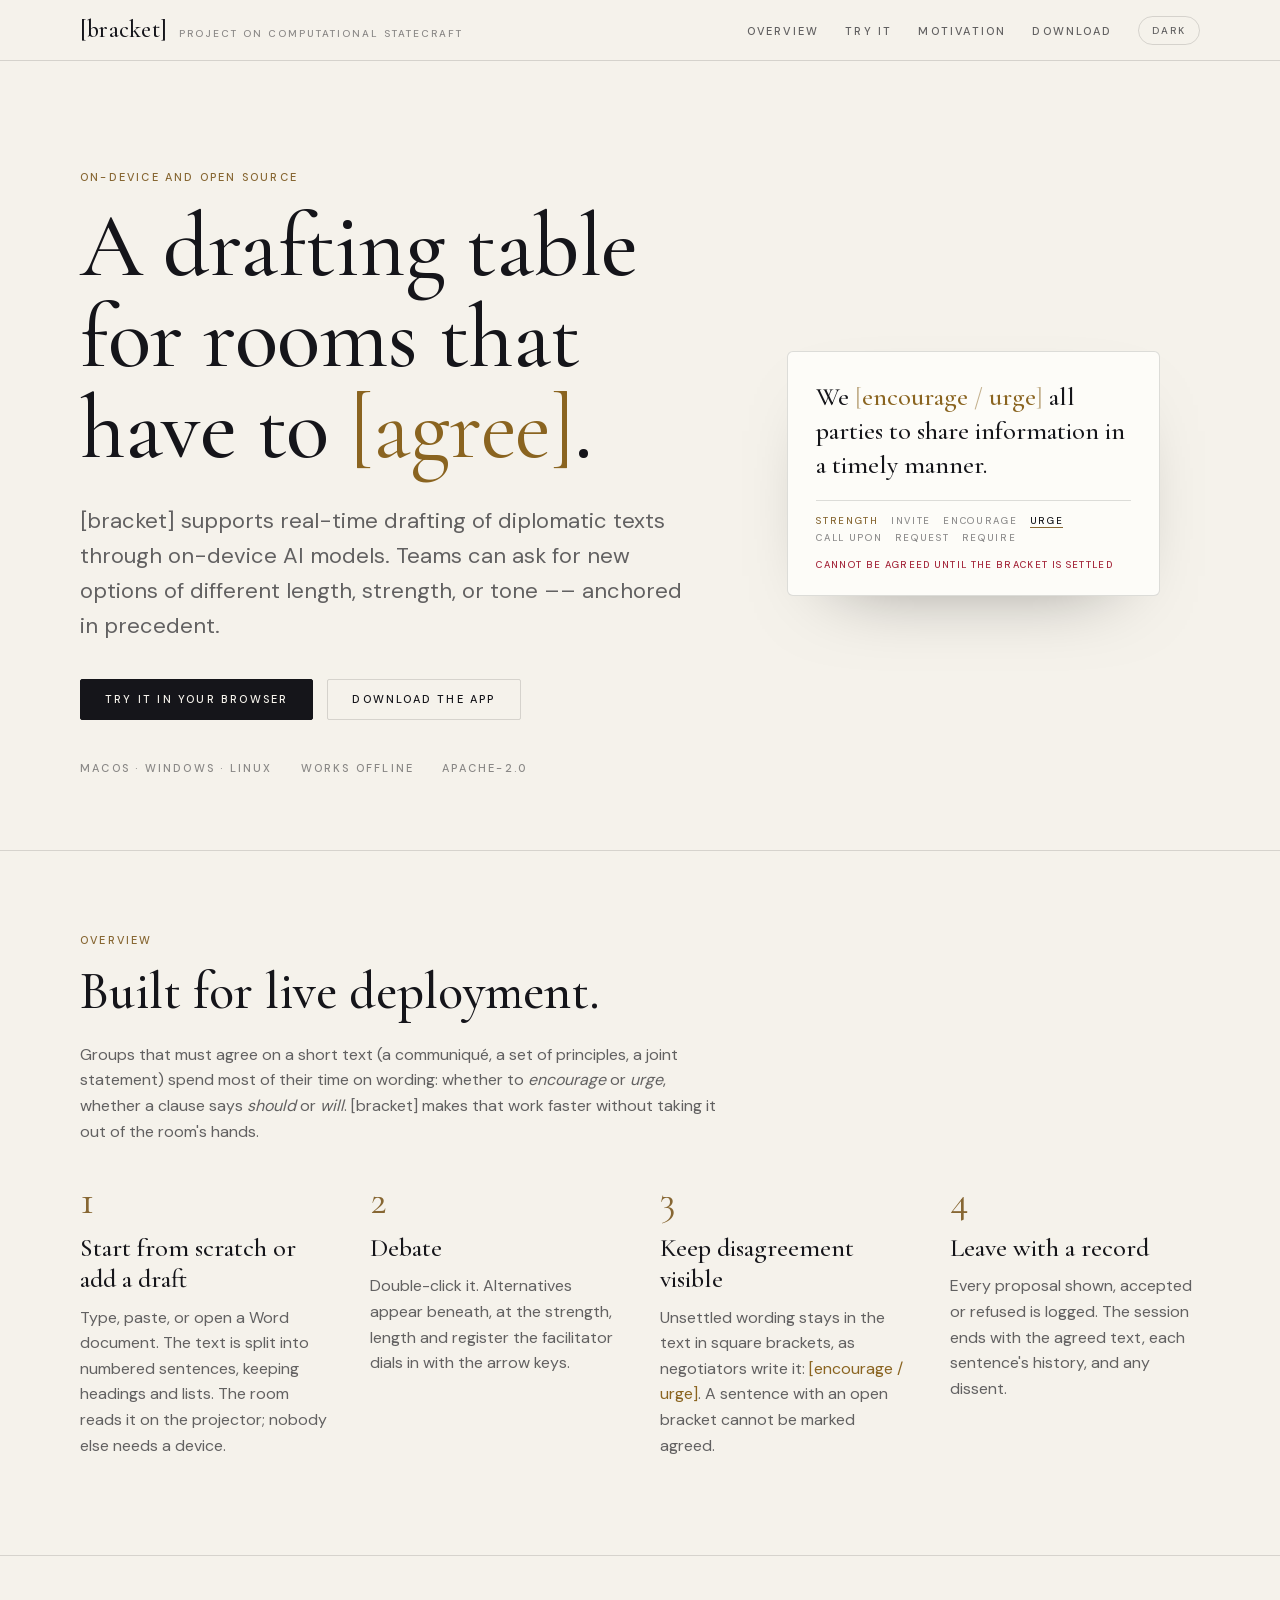
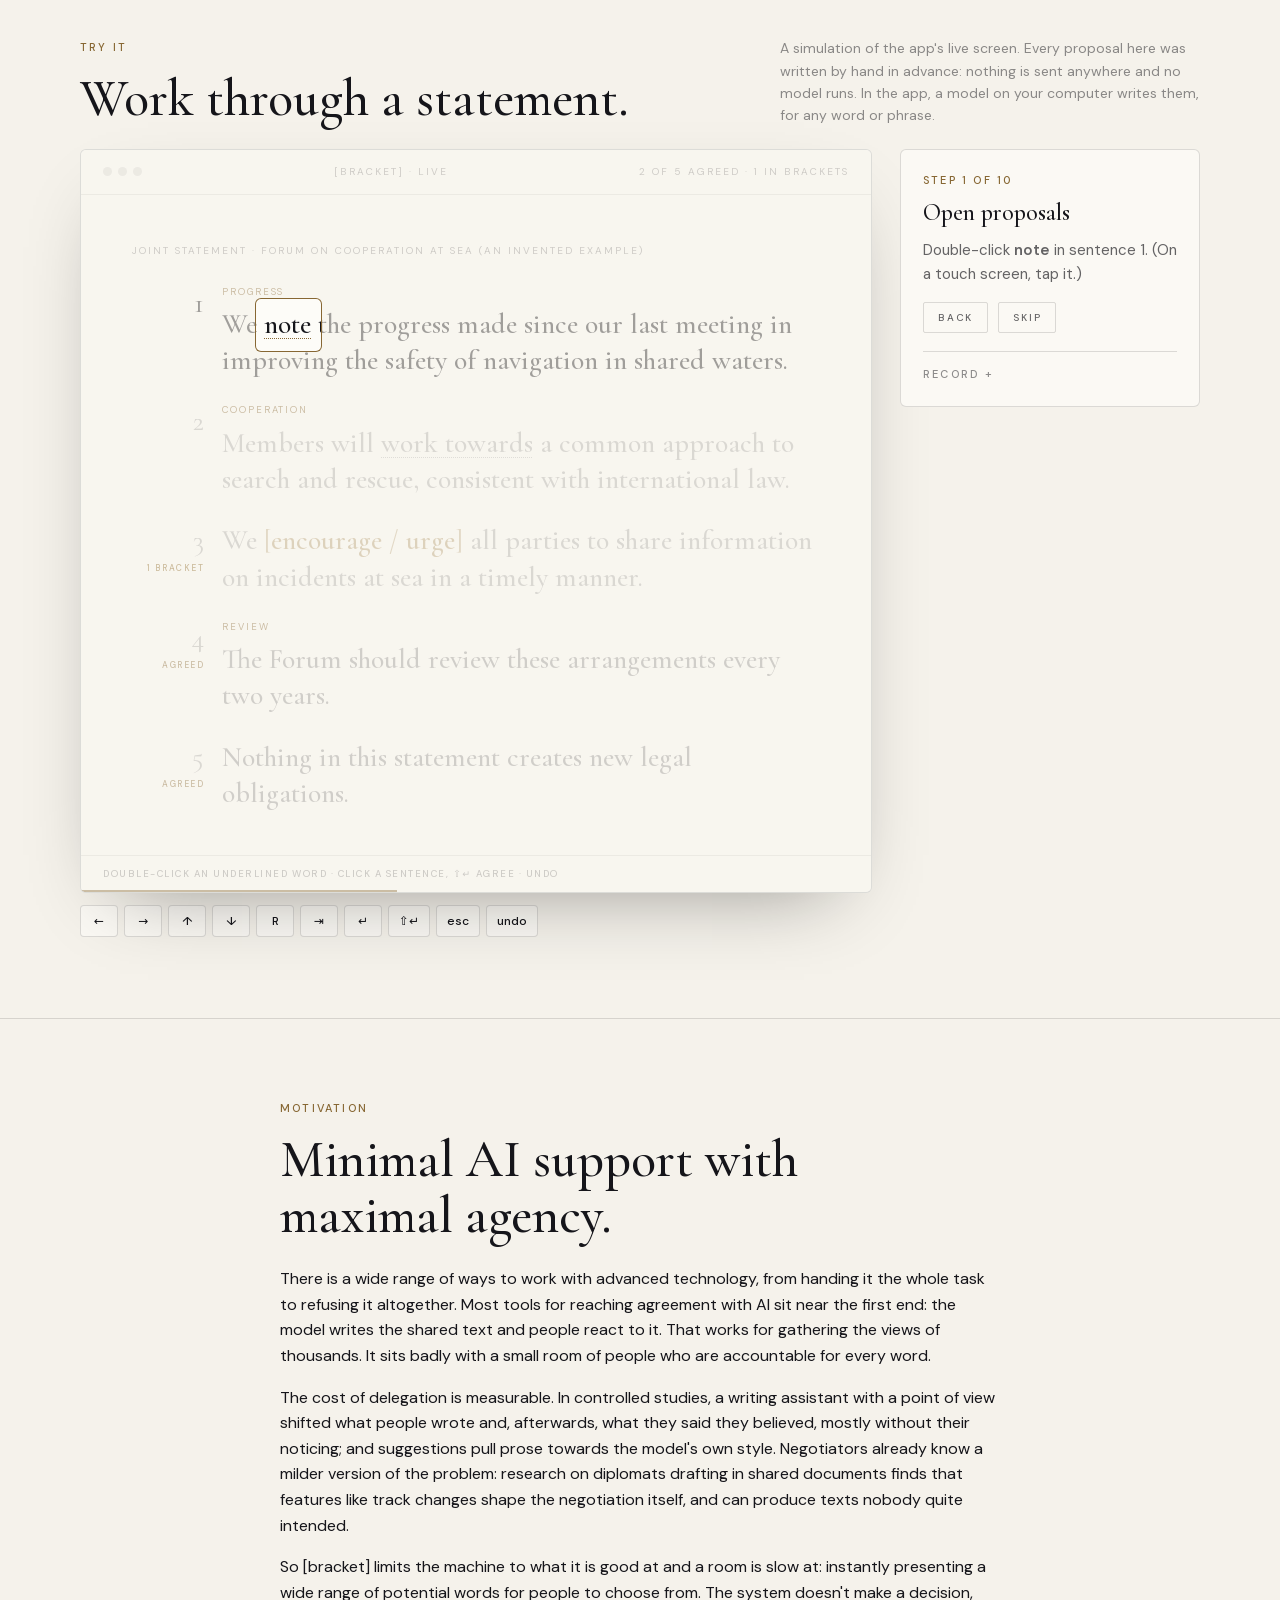
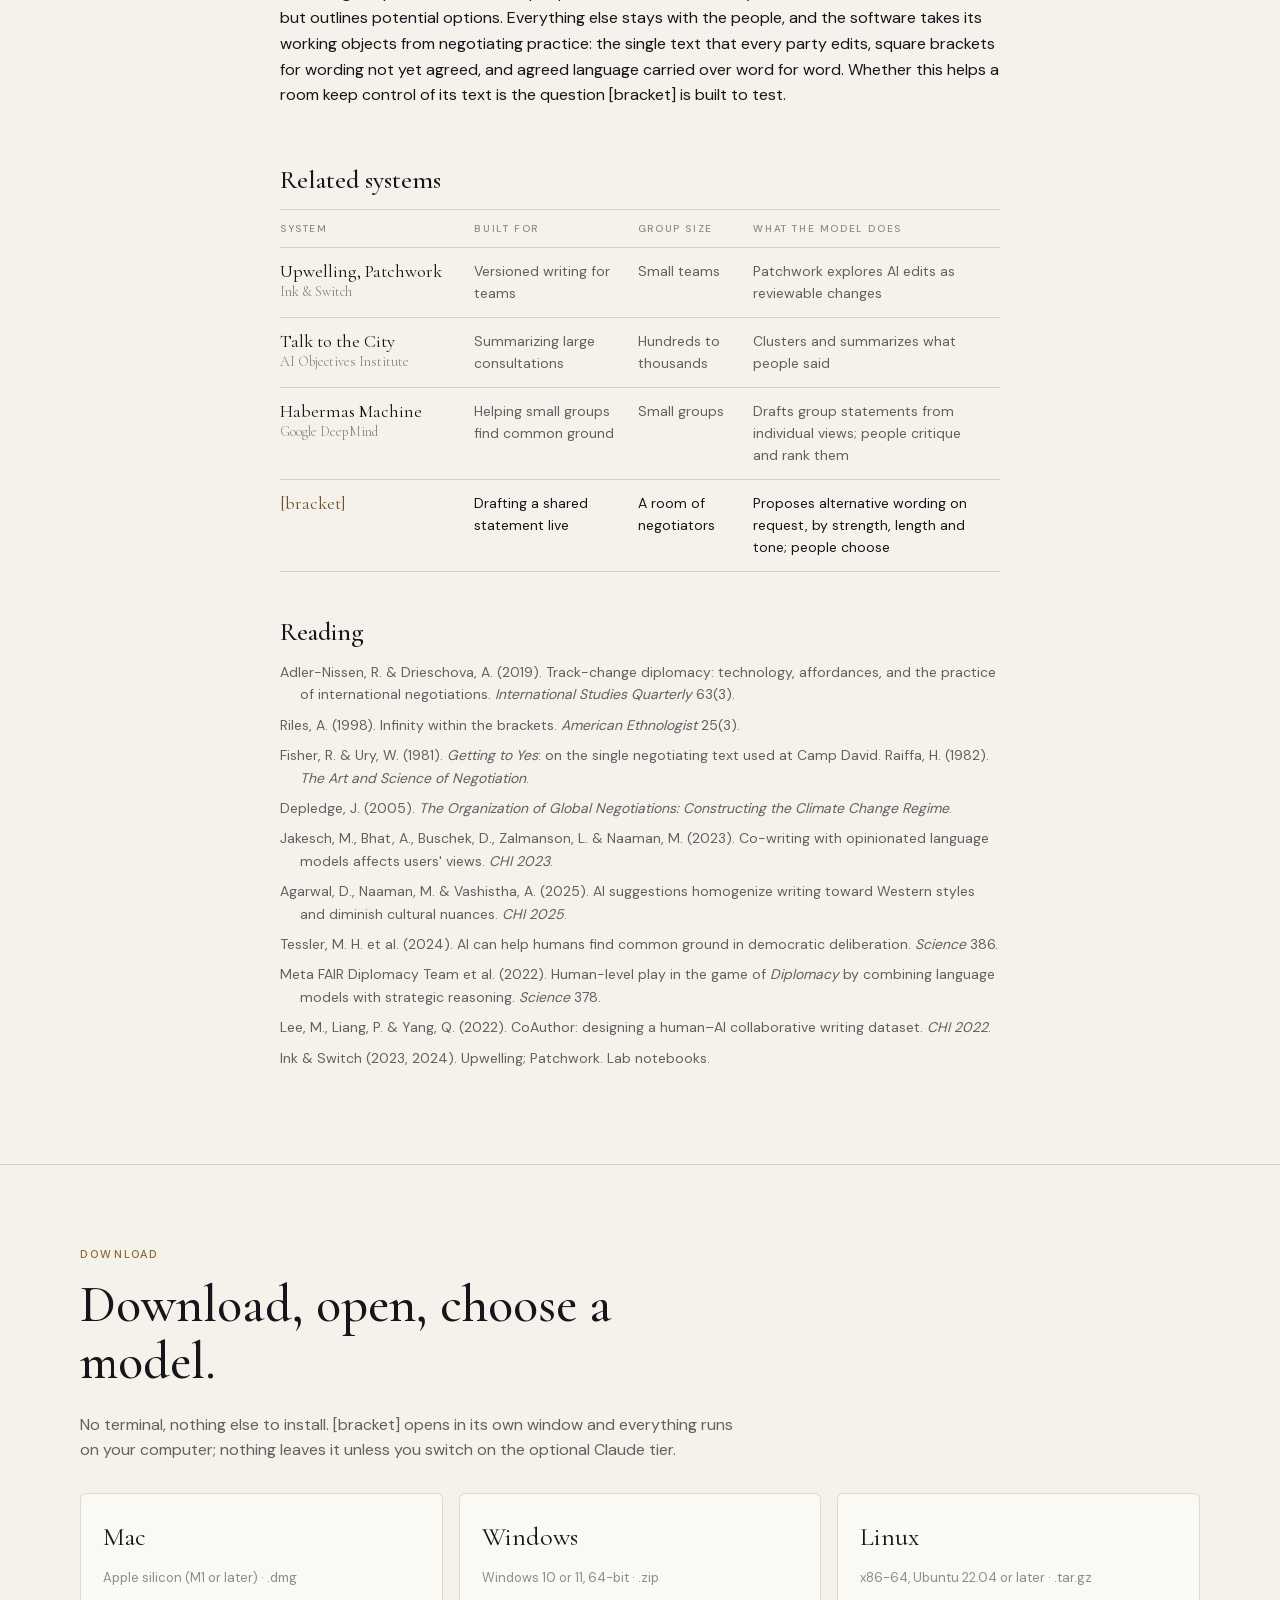
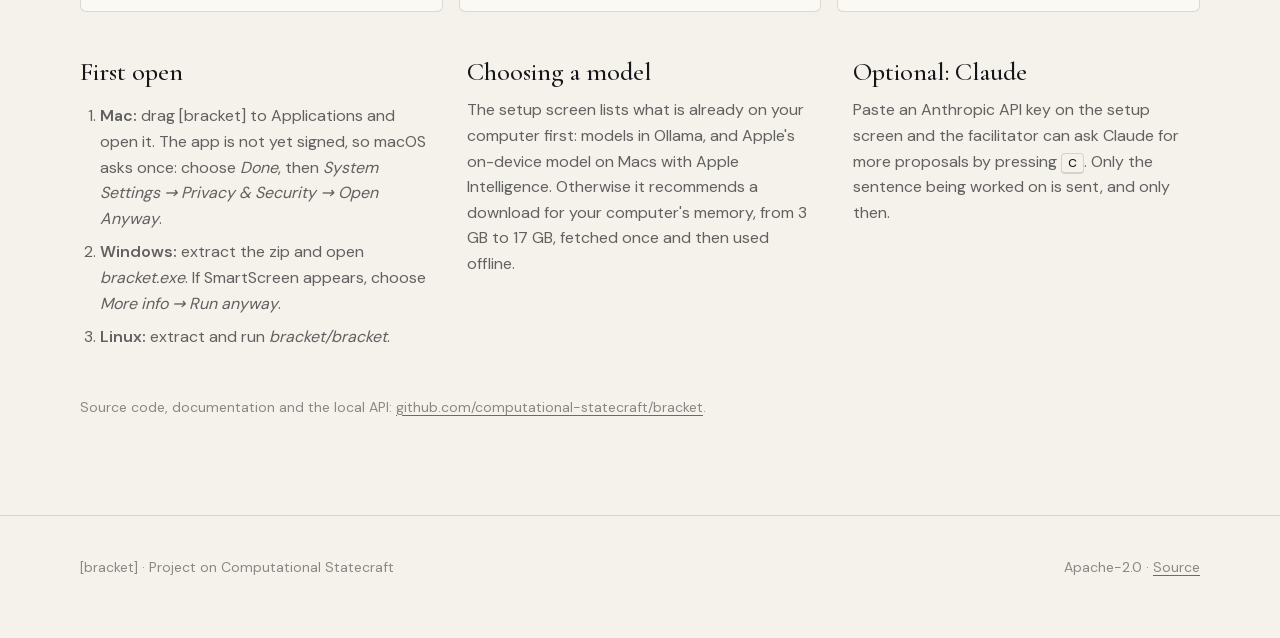
==== site/index.html @ 8484916b "Website: shorter related-systems table under its own heading Co-Authored-By: Claude Opus 5.5 <norepl" ====
<!doctype html>
<html lang="en">
<head>
<meta charset="utf-8">
<meta name="viewport" content="width=device-width, initial-scale=1">
<title>[bracket] · a drafting table for rooms that have to agree</title>
<meta name="description" content="[bracket] supports real-time drafting of diplomatic texts through on-device AI models. Teams can ask for new options of different length, strength, or tone, anchored in precedent.">
<meta name="color-scheme" content="light dark">
<link rel="stylesheet" href="style.css">
<link rel="icon" href="assets/icon.svg" type="image/svg+xml">
<script>
  // the theme chosen last time on this device (if any), before the page paints
  try { const t = localStorage.getItem('bracket-theme'); if (t === 'light' || t === 'dark') document.documentElement.dataset.theme = t; } catch (e) {}
</script>
</head>
<body>
<a class="skip" href="#main">Skip to content</a>

<header class="top">
  <div class="wrap">
    <a class="mark" href="#top" aria-label="[bracket], home"><span class="word">[bracket]</span><span class="by caps">Project on Computational Statecraft</span></a>
    <nav aria-label="Sections">
      <ul>
        <li class="hide-sm"><a class="caps" href="#how">Overview</a></li>
        <li><a class="caps" href="#try">Try it</a></li>
        <li class="hide-sm"><a class="caps" href="#why">Motivation</a></li>
        <li><a class="caps" href="#download">Download</a></li>
        <li><button class="theme caps" id="theme" type="button" aria-label="Switch between light and dark">Dark</button></li>
      </ul>
    </nav>
  </div>
</header>

<main id="main">
<div class="hero" id="top">
  <div class="wrap">
    <div>
    <p class="eyebrow caps">On-device and open source</p>
    <h1>A drafting table for rooms that have to <span class="b">[agree]</span>.</h1>
    <p class="lede">[bracket] supports real-time drafting of diplomatic texts through on-device AI models.
      Teams can ask for new options of different length, strength, or tone –– anchored in precedent.</p>
    <div class="actions">
      <a class="btn" href="#try">Try it in your browser</a>
      <a class="btn ghost" href="#download">Download the app</a>
    </div>
    <div class="facts caps"><span>macOS · Windows · Linux</span><span>Works offline</span><span>Apache-2.0</span></div>
    </div>
    <figure class="specimen" aria-label="An example of a sentence in [bracket]">
      <p class="s">We <span class="bk">[</span><span class="alt">encourage</span><span class="bk"> / </span><span class="alt">urge</span><span class="bk">]</span> all parties to share information in a timely manner.</p>
      <div class="ladder"><span class="lab">Strength</span><span>invite</span><span>encourage</span><b>urge</b><span>call upon</span><span>request</span><span>require</span></div>
      <div class="note">Cannot be agreed until the bracket is settled</div>
    </figure>
  </div>
</div>

<section id="how" aria-labelledby="how-h">
  <div class="wrap">
    <p class="eyebrow caps">Overview</p>
    <h2 id="how-h">Built for live deployment.</h2>
    <p class="muted" style="max-width:40em">Groups that must agree on a short text (a communiqué, a set of principles, a
      joint statement) spend most of their time on wording: whether to <em>encourage</em> or <em>urge</em>, whether a
      clause says <em>should</em> or <em>will</em>. [bracket] makes that work faster without taking it out of the room's hands.</p>
    <div class="cols">
      <div class="step"><span class="n">1</span><h3>Start from scratch or add a draft</h3><p>Type, paste, or open a Word document. The text is split into numbered sentences, keeping headings and lists. The room reads it on the projector; nobody else needs a device.</p></div>
      <div class="step"><span class="n">2</span><h3>Debate</h3><p>Double-click it. Alternatives appear beneath, at the strength, length and register the facilitator dials in with the arrow keys.</p></div>
      <div class="step"><span class="n">3</span><h3>Keep disagreement visible</h3><p>Unsettled wording stays in the text in square brackets, as negotiators write it: <span style="color:var(--brk)">[encourage / urge]</span>. A sentence with an open bracket cannot be marked agreed.</p></div>
      <div class="step"><span class="n">4</span><h3>Leave with a record</h3><p>Every proposal shown, accepted or refused is logged. The session ends with the agreed text, each sentence's history, and any dissent.</p></div>
    </div>
  </div>
</section>

<section id="try" aria-labelledby="try-h">
  <div class="wrap">
    <div class="demo-head">
      <div>
        <p class="eyebrow caps">Try it</p>
        <h2 id="try-h" style="margin:0">Work through a statement.</h2>
      </div>
      <p class="small" style="max-width:30em;margin:0">A simulation of the app's live screen. Every proposal here was written
        by hand in advance: nothing is sent anywhere and no model runs. In the app, a model on your computer writes them,
        for any word or phrase.</p>
    </div>

    <div class="demo-grid">
      <div>
        <div class="screen" id="screen">
          <div class="bar"><span class="dots" aria-hidden="true"><i></i><i></i><i></i></span><span>[bracket] · live</span><span id="readout">–</span></div>
          <div class="stage" id="stage" tabindex="0" role="application" aria-label="Demo drafting screen. Use the keys described in the guide."></div>
          <div class="foot"><span id="hintline">Click inside the screen, then use the keys</span><span id="toast" class="toast" role="status" aria-live="polite"></span></div>
          <div class="progress" id="progress" style="width:0"></div>
        </div>
        <div class="keys" id="keys" aria-label="On-screen keys" style="margin-top:12px">
          <button class="key" data-key="ArrowLeft" title="Weaker">←</button>
          <button class="key" data-key="ArrowRight" title="Stronger">→</button>
          <button class="key" data-key="ArrowUp" title="Longer">↑</button>
          <button class="key" data-key="ArrowDown" title="Shorter">↓</button>
          <button class="key" data-key="r" title="Register">R</button>
          <button class="key" data-key="Tab" title="Next proposal">⇥</button>
          <button class="key" data-key="Enter" title="Accept or settle">↵</button>
          <button class="key" data-key="ShiftEnter" title="Keep as alternative, or toggle agreed">⇧↵</button>
          <button class="key" data-key="Escape" title="Close">esc</button>
          <button class="key" data-key="Undo" title="Undo">undo</button>
        </div>
      </div>

      <aside class="guide" aria-live="polite">
        <div class="count caps" id="gcount"></div>
        <h3 id="gtitle"></h3>
        <div id="gbody"></div>
        <div class="nav"><button type="button" id="gback">Back</button><button type="button" id="gnext">Skip</button></div>
        <details class="record">
          <summary class="caps">Record</summary>
          <ol id="log"></ol>
        </details>
      </aside>
    </div>
  </div>
</section>

<section id="why" aria-labelledby="why-h">
  <div class="narrow">
    <p class="eyebrow caps">Motivation</p>
    <h2 id="why-h">Minimal AI support with maximal agency.</h2>
    <p>There is a wide range of ways to work with advanced technology, from handing it the whole task to refusing it
      altogether. Most tools for reaching agreement with AI sit near the first end: the model writes the shared text and
      people react to it. That works for gathering the views of thousands. It sits badly with a small room of people who
      are accountable for every word.</p>
    <p>The cost of delegation is measurable. In controlled studies, a writing assistant with a point of view shifted
      what people wrote and, afterwards, what they said they believed, mostly without their noticing; and suggestions
      pull prose towards the model's own style. Negotiators already know a milder version of the problem: research on
      diplomats drafting in shared documents finds that features like track changes shape the negotiation itself, and
      can produce texts nobody quite intended.</p>
    <p>So [bracket] limits the machine to what it is good at and a room is slow at: instantly presenting a wide range of
      potential words for people to choose from. The system doesn't make a decision, but outlines potential options.
      Everything else stays with the people, and the software takes its working objects from negotiating practice: the single
      text that every party edits, square brackets for wording not yet agreed, and agreed language carried over word
      for word. Whether this helps a room keep control of its text is the question [bracket] is built to test.</p>
  </div>
  <div class="narrow">
    <h3 style="margin-top:56px">Related systems</h3>
    <div class="tablewrap">
      <table>
        <thead><tr><th scope="col">System</th><th scope="col">Built for</th><th scope="col">Group size</th><th scope="col">What the model does</th></tr></thead>
        <tbody>
          <tr><td>Upwelling, Patchwork <span class="small">Ink &amp; Switch</span></td><td>Versioned writing for teams</td><td>Small teams</td><td>Patchwork explores AI edits as reviewable changes</td></tr>
          <tr><td>Talk to the City <span class="small">AI Objectives Institute</span></td><td>Summarizing large consultations</td><td>Hundreds to thousands</td><td>Clusters and summarizes what people said</td></tr>
          <tr><td>Habermas Machine <span class="small">Google DeepMind</span></td><td>Helping small groups find common ground</td><td>Small groups</td><td>Drafts group statements from individual views; people critique and rank them</td></tr>
          <tr class="us"><td>[bracket]</td><td>Drafting a shared statement live</td><td>A room of negotiators</td><td>Proposes alternative wording on request, by strength, length and tone; people choose</td></tr>
        </tbody>
      </table>
    </div>
  </div>
  <div class="narrow" style="margin-top:44px">
    <h3>Reading</h3>
    <ul class="refs">
      <li>Adler-Nissen, R. &amp; Drieschova, A. (2019). Track-change diplomacy: technology, affordances, and the practice of international negotiations. <em>International Studies Quarterly</em> 63(3).</li>
      <li>Riles, A. (1998). Infinity within the brackets. <em>American Ethnologist</em> 25(3).</li>
      <li>Fisher, R. &amp; Ury, W. (1981). <em>Getting to Yes</em>: on the single negotiating text used at Camp David. Raiffa, H. (1982). <em>The Art and Science of Negotiation</em>.</li>
      <li>Depledge, J. (2005). <em>The Organization of Global Negotiations: Constructing the Climate Change Regime</em>.</li>
      <li>Jakesch, M., Bhat, A., Buschek, D., Zalmanson, L. &amp; Naaman, M. (2023). Co-writing with opinionated language models affects users' views. <em>CHI 2023</em>.</li>
      <li>Agarwal, D., Naaman, M. &amp; Vashistha, A. (2025). AI suggestions homogenize writing toward Western styles and diminish cultural nuances. <em>CHI 2025</em>.</li>
      <li>Tessler, M. H. et al. (2024). AI can help humans find common ground in democratic deliberation. <em>Science</em> 386.</li>
      <li>Meta FAIR Diplomacy Team et al. (2022). Human-level play in the game of <em>Diplomacy</em> by combining language models with strategic reasoning. <em>Science</em> 378.</li>
      <li>Lee, M., Liang, P. &amp; Yang, Q. (2022). CoAuthor: designing a human–AI collaborative writing dataset. <em>CHI 2022</em>.</li>
      <li>Ink &amp; Switch (2023, 2024). Upwelling; Patchwork. Lab notebooks.</li>
    </ul>
  </div>
</section>

<section id="download" aria-labelledby="dl-h">
  <div class="wrap">
    <p class="eyebrow caps">Download</p>
    <h2 id="dl-h">Download, open, choose a model.</h2>
    <p class="muted" style="max-width:42em">No terminal, nothing else to install. [bracket] opens in its own window and
      everything runs on your computer; nothing leaves it unless you switch on the optional Claude tier.</p>
    <div class="dl">
      <a class="card" href="https://github.com/computational-statecraft/bracket/releases/latest"><span class="os">Mac</span><span class="meta">Apple silicon (M1 or later) · .dmg</span></a>
      <a class="card" href="https://github.com/computational-statecraft/bracket/releases/latest"><span class="os">Windows</span><span class="meta">Windows 10 or 11, 64-bit · .zip</span></a>
      <a class="card" href="https://github.com/computational-statecraft/bracket/releases/latest"><span class="os">Linux</span><span class="meta">x86-64, Ubuntu 22.04 or later · .tar.gz</span></a>
    </div>
    <div class="cols" style="margin-top:44px">
      <div>
        <h3>First open</h3>
        <ol class="plain">
          <li><strong>Mac:</strong> drag [bracket] to Applications and open it. The app is not yet signed, so macOS asks once: choose <em>Done</em>, then <em>System Settings → Privacy &amp; Security → Open Anyway</em>.</li>
          <li><strong>Windows:</strong> extract the zip and open <em>bracket.exe</em>. If SmartScreen appears, choose <em>More info → Run anyway</em>.</li>
          <li><strong>Linux:</strong> extract and run <em>bracket/bracket</em>.</li>
        </ol>
      </div>
      <div>
        <h3>Choosing a model</h3>
        <p class="muted">The setup screen lists what is already on your computer first: models in Ollama, and Apple's
          on-device model on Macs with Apple Intelligence. Otherwise it recommends a download for your computer's
          memory, from 3 GB to 17 GB, fetched once and then used offline.</p>
      </div>
      <div>
        <h3>Optional: Claude</h3>
        <p class="muted">Paste an Anthropic API key on the setup screen and the facilitator can ask Claude for more
          proposals by pressing <kbd>C</kbd>. Only the sentence being worked on is sent, and only then.</p>
      </div>
    </div>
    <p class="small" style="margin-top:30px">Source code, documentation and the local API: <a href="https://github.com/computational-statecraft/bracket">github.com/computational-statecraft/bracket</a>.</p>
  </div>
</section>
</main>

<footer>
  <div class="wrap">
    <span>[bracket] · Project on Computational Statecraft</span>
    <span>Apache-2.0 · <a href="https://github.com/computational-statecraft/bracket">Source</a></span>
  </div>
</footer>

<script src="demo.js"></script>
</body>
</html>
---- site/style.css ----
/* bracket — project site. The same type, palette and restraint as the app: a near-black room screen (or paper, in
   light mode), Cormorant Garamond for the words being negotiated, DM Sans small caps for everything around them. */

@font-face { font-family: 'Cormorant Garamond'; font-style: normal; font-weight: 400 600; font-display: swap; src: url('fonts/CormorantGaramond.woff2') format('woff2'); }
@font-face { font-family: 'DM Sans'; font-style: normal; font-weight: 400 600; font-display: swap; src: url('fonts/DMSans.woff2') format('woff2'); }

:root {
  /* light: paper */
  --bg: #f5f2eb; --bg-raised: #fbf9f4; --fg: #15151a; --dim: rgba(21,21,26,.66); --faint: rgba(21,21,26,.48);
  --ghost: rgba(21,21,26,.28); --hair: rgba(21,21,26,.14); --wash: rgba(21,21,26,.06);
  --brass: #876733; --brass-strong: #6d5226; --crimson: #a5283c;
  --brk: #8a6420; --brk-rest: rgba(138,100,32,.62); --brk-mark: rgba(138,100,32,.5);
  --screen: #fdfcf8; --screen-fg: #15151a; --screen-rest: rgba(21,21,26,.34);
  --spot-dim: rgba(245,242,235,.62);
  --serif: 'Cormorant Garamond', Georgia, 'Times New Roman', serif;
  --sans: 'DM Sans', system-ui, -apple-system, 'Segoe UI', sans-serif;
  --ease: cubic-bezier(.2,0,0,1);
  --gx: clamp(16px, 5vw, 72px);
  color-scheme: light;
}
@media (prefers-color-scheme: dark) {
  :root:not([data-theme="light"]) {
    --bg: #0a0a0b; --bg-raised: #111113; --fg: #ffffff; --dim: rgba(255,255,255,.62); --faint: rgba(255,255,255,.42);
    --ghost: rgba(255,255,255,.22); --hair: rgba(255,255,255,.12); --wash: rgba(255,255,255,.07);
    --brass: #a8916a; --brass-strong: #c4ab80; --crimson: #d4495d;
    --brk: #d9c49b; --brk-rest: rgba(217,196,155,.55); --brk-mark: rgba(217,196,155,.45);
    --screen: #0a0a0b; --screen-fg: #ffffff; --screen-rest: rgba(255,255,255,.32);
    --spot-dim: rgba(0,0,0,.6);
    color-scheme: dark;
  }
}
:root[data-theme="dark"] {
  --bg: #0a0a0b; --bg-raised: #111113; --fg: #ffffff; --dim: rgba(255,255,255,.62); --faint: rgba(255,255,255,.42);
  --ghost: rgba(255,255,255,.22); --hair: rgba(255,255,255,.12); --wash: rgba(255,255,255,.07);
  --brass: #a8916a; --brass-strong: #c4ab80; --crimson: #d4495d;
  --brk: #d9c49b; --brk-rest: rgba(217,196,155,.55); --brk-mark: rgba(217,196,155,.45);
  --screen: #0a0a0b; --screen-fg: #ffffff; --screen-rest: rgba(255,255,255,.32);
  --spot-dim: rgba(0,0,0,.6);
  color-scheme: dark;
}

* { box-sizing: border-box; }
html { scroll-behavior: smooth; -webkit-text-size-adjust: 100%; }
@media (prefers-reduced-motion: reduce) { html { scroll-behavior: auto; } * { transition: none !important; animation: none !important; } }
body { margin: 0; background: var(--bg); color: var(--fg); font-family: var(--sans); font-size: 16px; line-height: 1.6; -webkit-font-smoothing: antialiased; overflow-x: hidden; }
a { color: inherit; text-decoration-color: var(--brass); text-underline-offset: 3px; }
a:hover { color: var(--brass-strong); }
:focus-visible { outline: 2px solid var(--brass); outline-offset: 3px; }
.caps { font-family: var(--sans); font-size: 11px; font-weight: 500; letter-spacing: .2em; text-transform: uppercase; }
.wrap { width: min(1120px, 100% - 2 * var(--gx)); margin: 0 auto; }
.narrow { width: min(720px, 100% - 2 * var(--gx)); margin: 0 auto; }
.skip { position: absolute; left: -9999px; } .skip:focus { left: 16px; top: 16px; z-index: 99; background: var(--bg); padding: 8px 12px; }

/* ---------- header ---------- */
.top { position: sticky; top: 0; z-index: 20; background: color-mix(in srgb, var(--bg) 88%, transparent); backdrop-filter: blur(10px); -webkit-backdrop-filter: blur(10px); border-bottom: 1px solid var(--hair); }
.top .wrap { display: flex; align-items: center; justify-content: space-between; gap: 20px; height: 60px; }
.mark { display: flex; align-items: baseline; gap: 12px; text-decoration: none; }
.mark .word { font-family: var(--serif); font-size: 24px; font-weight: 500; letter-spacing: .01em; }
.mark .by { color: var(--faint); font-size: 10px; }
nav ul { display: flex; gap: 26px; list-style: none; margin: 0; padding: 0; align-items: center; }
nav a { text-decoration: none; color: var(--dim); } nav a:hover { color: var(--fg); }
.theme { background: none; border: 1px solid var(--hair); color: var(--dim); border-radius: 999px; padding: 7px 13px; cursor: pointer; font: 500 10px var(--sans); letter-spacing: .2em; text-transform: uppercase; }
.theme:hover { color: var(--fg); border-color: var(--ghost); }
@media (max-width: 760px) { nav .hide-sm { display: none; } nav ul { gap: 16px; } .mark .by { display: none; } }

/* ---------- hero ---------- */
.hero { padding: clamp(64px, 12vh, 140px) 0 clamp(48px, 8vh, 96px); }
.hero .wrap { display: grid; grid-template-columns: minmax(0, 1.35fr) minmax(0, 1fr); gap: 56px; align-items: center; }
@media (max-width: 980px) { .hero .wrap { grid-template-columns: 1fr; } .specimen { display: none; } }
.specimen { border: 1px solid var(--hair); border-radius: 6px; background: var(--screen); padding: 28px 28px 22px; box-shadow: 0 30px 80px -50px rgba(0,0,0,.5); }
.specimen .s { font-family: var(--serif); font-size: 26px; line-height: 1.3; font-weight: 500; margin: 0 0 18px; }
.specimen .s .alt { color: var(--brk); } .specimen .s .bk { color: var(--brk-mark); font-weight: 400; }
.specimen .ladder { display: flex; flex-wrap: wrap; gap: 4px 12px; font: 500 9.5px var(--sans); letter-spacing: .18em; text-transform: uppercase; color: var(--faint); padding-top: 14px; border-top: 1px solid var(--hair); }
.specimen .ladder b { color: var(--fg); font-weight: 500; border-bottom: 1px solid var(--brass); }
.specimen .ladder .lab { color: var(--brass); }
.specimen .note { margin-top: 14px; font: 500 9.5px/1.6 var(--sans); letter-spacing: .14em; text-transform: uppercase; color: var(--crimson); }
.hero h1 { font-family: var(--serif); font-weight: 500; font-size: clamp(42px, 7vw, 92px); line-height: 1.02; letter-spacing: -.005em; margin: 0 0 28px; max-width: 14ch; }
.hero h1 .b { color: var(--brk); font-weight: 400; }
.hero .lede { font-size: clamp(18px, 2.1vw, 22px); color: var(--dim); max-width: 36em; margin: 0 0 36px; }
.hero .lede strong { color: var(--fg); font-weight: 500; }
.actions { display: flex; gap: 14px; flex-wrap: wrap; align-items: center; }
.btn { display: inline-flex; align-items: center; gap: 10px; padding: 14px 24px; border: 1px solid var(--fg); background: var(--fg); color: var(--bg); text-decoration: none; border-radius: 2px; cursor: pointer; font: 500 11px/1 var(--sans); letter-spacing: .2em; text-transform: uppercase; }
.btn:hover { color: var(--bg); opacity: .86; }
.btn.ghost { background: none; color: var(--fg); border-color: var(--hair); } .btn.ghost:hover { border-color: var(--ghost); color: var(--fg); opacity: 1; }
.facts { display: flex; flex-wrap: wrap; gap: 8px 28px; margin-top: 40px; color: var(--faint); }

/* ---------- sections ---------- */
section { padding: clamp(56px, 9vh, 112px) 0; border-top: 1px solid var(--hair); }
.eyebrow { color: var(--brass); margin: 0 0 14px; }
h2 { font-family: var(--serif); font-weight: 500; font-size: clamp(32px, 4.4vw, 52px); line-height: 1.08; margin: 0 0 22px; max-width: 22ch; }
h3 { font-family: var(--serif); font-weight: 500; font-size: 26px; line-height: 1.2; margin: 0 0 10px; }
p { margin: 0 0 16px; } .muted { color: var(--dim); } .small { font-size: 14px; color: var(--faint); }
.cols { display: grid; grid-template-columns: repeat(auto-fit, minmax(230px, 1fr)); gap: 36px 40px; margin-top: 36px; }
.step .n { font-family: var(--serif); font-size: 40px; line-height: 1; color: var(--brass); display: block; margin-bottom: 12px; }
.step p { color: var(--dim); }

/* ---------- the demo: a projected screen ---------- */
.demo-head { display: flex; justify-content: space-between; align-items: end; gap: 24px; flex-wrap: wrap; margin-bottom: 22px; }
.screen { position: relative; background: var(--screen); color: var(--screen-fg); border: 1px solid var(--hair); border-radius: 6px; box-shadow: 0 30px 80px -40px rgba(0,0,0,.45); overflow: hidden; }
.screen:focus-within { border-color: var(--ghost); }
.screen .bar { display: flex; justify-content: space-between; align-items: center; gap: 16px; padding: 14px 22px; border-bottom: 1px solid var(--hair); color: var(--faint); font-size: 10px; letter-spacing: .2em; text-transform: uppercase; }
.screen .bar .dots { display: flex; gap: 6px; } .screen .bar .dots i { width: 9px; height: 9px; border-radius: 50%; background: var(--hair); display: block; }
.stage { padding: clamp(22px, 4vw, 48px) clamp(18px, 4vw, 56px) 28px; min-height: 520px; outline: none; }
.stmt-title { font-size: 10px; color: var(--faint); letter-spacing: .2em; text-transform: uppercase; margin-bottom: 26px; }
.row { display: grid; grid-template-columns: 72px minmax(0,1fr); gap: 0 18px; margin-top: .55em; cursor: pointer; }
.row:first-child { margin-top: 0; }
.gut { text-align: right; font-family: var(--serif); font-size: clamp(20px, 2.2vw, 28px); line-height: 1.3; color: var(--screen-rest); position: relative; }
.gut .mk { display: block; font: 500 8.5px/1.4 var(--sans); letter-spacing: .18em; text-transform: uppercase; margin-top: 4px; white-space: nowrap; }
.gut .mk.agreed { color: var(--brass); } .gut .mk.brk { color: var(--brk); } .gut .mk.v { color: var(--ghost); }
.sent { font-family: var(--serif); font-weight: 500; font-size: clamp(20px, 2.2vw, 28px); line-height: 1.3; color: var(--screen-rest); transition: color 220ms var(--ease); user-select: none; -webkit-user-select: none; }
.row.focus .sent, .row.focus .gut .num { color: var(--screen-fg); }
.row.agreed .sent { color: color-mix(in srgb, var(--screen-fg) 45%, transparent); }
.sent .w { border-radius: 2px; }
.sent .tw { text-decoration: underline dotted var(--ghost); text-underline-offset: 5px; text-decoration-thickness: 1px; }
.row.focus .sent .tw { text-decoration-color: var(--brass); }
.sent .sel { background: var(--wash); box-shadow: 0 0 0 .14em var(--wash); }
.sent .alt { color: var(--brk-rest); } .row.focus .sent .alt { color: var(--brk); }
.sent .bk { color: var(--brk-mark); font-weight: 400; }
.sent .altcur { border-bottom: 2px solid var(--brk); }
.sent .new { color: var(--brass); }
.lead { font-size: 9.5px; color: var(--brass); letter-spacing: .2em; text-transform: uppercase; margin-bottom: 6px; }

.panel { margin: 14px 0 6px; padding-left: 14px; border-left: 1px solid var(--hair); font-size: 15px; }
.panel.brkp { border-left-color: var(--brk-mark); }
.dials { display: flex; flex-wrap: wrap; gap: 8px 30px; align-items: baseline; margin-bottom: 14px; font-size: 10px; letter-spacing: .18em; text-transform: uppercase; color: var(--faint); }
.dials .lab { color: var(--brass); }
.dials .r { margin-right: 10px; white-space: nowrap; display: inline-block; } .dials .r.cur { color: var(--screen-fg); border-bottom: 1px solid var(--brass); padding-bottom: 2px; }
.dials .v { color: var(--screen-fg); }
.grid { display: grid; grid-template-columns: repeat(3, minmax(0,1fr)); gap: 10px 22px; }
@media (max-width: 640px) { .grid { grid-template-columns: 1fr; } }
.cell { display: grid; grid-template-columns: 18px minmax(0,1fr); align-items: baseline; cursor: pointer; background: none; border: 0; padding: 4px 0; text-align: left; color: inherit; font: inherit; }
.cell .n { font: 500 10px var(--sans); color: var(--ghost); letter-spacing: .1em; }
.cell p { margin: 0; font-family: var(--serif); font-size: clamp(18px, 1.8vw, 22px); line-height: 1.25; color: var(--faint); transition: color 140ms var(--ease); }
.cell.cur p, .cell:hover p { color: var(--screen-fg); } .cell.cur .n { color: var(--brass); }
.cell .chg { color: var(--brass); }
.cell .src { font: 500 8.5px var(--sans); letter-spacing: .16em; text-transform: uppercase; color: var(--ghost); margin-left: 8px; }
.slot { display: grid; grid-template-columns: minmax(0,1fr) auto; gap: 20px; cursor: pointer; padding: 3px 0; background: none; border: 0; color: inherit; text-align: left; font: inherit; width: 100%; }
.slot p { margin: 0; font-family: var(--serif); font-size: clamp(18px, 1.9vw, 22px); color: var(--brk-rest); }
.slot.cur p { color: var(--brk); } .slot .k { font: 500 9px var(--sans); letter-spacing: .16em; text-transform: uppercase; color: var(--brass); }
.hint { margin-top: 18px; font: 500 9.5px/1.7 var(--sans); letter-spacing: .14em; text-transform: uppercase; color: var(--ghost); }

.screen .foot { display: flex; justify-content: space-between; gap: 16px; align-items: center; flex-wrap: wrap; padding: 12px 22px; border-top: 1px solid var(--hair); font: 500 9.5px var(--sans); letter-spacing: .16em; text-transform: uppercase; color: var(--faint); }
.spot { position: absolute; z-index: 4; pointer-events: none; border-radius: 6px; opacity: 0; box-shadow: 0 0 0 200vmax var(--spot-dim), 0 0 0 1px var(--brass) inset;
  transition: left 420ms var(--ease), top 420ms var(--ease), width 420ms var(--ease), height 420ms var(--ease), opacity 300ms var(--ease); }
.spot.on { opacity: 1; }
.progress { position: absolute; left: 0; bottom: 0; height: 2px; background: var(--brass); transition: width 500ms var(--ease); }
.toast { color: var(--crimson); } .toast.ok { color: var(--brass); }

/* on-screen keys, for touch and for anyone who prefers clicking */
.keys { display: flex; flex-wrap: wrap; gap: 6px; }
.key { min-width: 38px; padding: 7px 10px; border: 1px solid var(--hair); background: var(--bg-raised); color: var(--fg); border-radius: 4px; cursor: pointer; font: 500 12px var(--sans); }
.key:hover { border-color: var(--ghost); } .key:active { transform: translateY(1px); }
.key[disabled] { opacity: .35; cursor: default; }

/* the guide beside the screen */
.demo-grid { display: grid; grid-template-columns: minmax(0, 1fr) 300px; gap: 28px; align-items: start; }
@media (max-width: 980px) { .demo-grid { grid-template-columns: 1fr; } }
.guide { position: sticky; top: 84px; border: 1px solid var(--hair); border-radius: 6px; padding: 22px; background: var(--bg-raised); }
@media (max-width: 980px) { .guide { position: static; } }
.guide .count { color: var(--brass); margin-bottom: 10px; }
.guide h3 { font-size: 24px; }
.guide p { color: var(--dim); font-size: 15px; }
.guide kbd, p kbd, li kbd { font: 500 12px var(--sans); border: 1px solid var(--hair); border-bottom-width: 2px; border-radius: 4px; padding: 1px 6px; background: var(--bg); color: var(--fg); white-space: nowrap; }
.guide .nav { display: flex; gap: 10px; margin-top: 16px; flex-wrap: wrap; }
.guide .nav button { background: none; border: 1px solid var(--hair); color: var(--dim); padding: 8px 14px; border-radius: 2px; cursor: pointer; font: 500 10px var(--sans); letter-spacing: .18em; text-transform: uppercase; }
.guide .nav button:hover { color: var(--fg); border-color: var(--ghost); }
.guide .done { color: var(--brass); font-weight: 500; }
.record { margin-top: 18px; border-top: 1px solid var(--hair); padding-top: 14px; }
.record summary { cursor: pointer; color: var(--faint); list-style: none; }
.record summary::-webkit-details-marker { display: none; }
.record summary::after { content: ' +'; } .record[open] summary::after { content: ' −'; }
.record summary:hover { color: var(--dim); }
.record ol { list-style: none; margin: 8px 0 0; padding: 0; max-height: 180px; overflow: auto; font: 12px/1.55 ui-monospace, SFMono-Regular, Menlo, Consolas, monospace; color: var(--dim); }
.record li { padding: 2px 0; border-bottom: 1px dashed var(--hair); }
.record li b { color: var(--brass); font-weight: 500; }



/* ---------- comparison ---------- */
.tablewrap { overflow-x: auto; margin-top: 14px; border-top: 1px solid var(--hair); }
table { border-collapse: collapse; width: 100%; min-width: 600px; font-size: 14px; }
th, td { text-align: left; padding: 12px 14px 12px 0; border-bottom: 1px solid var(--hair); vertical-align: top; }
th { font: 500 10px var(--sans); letter-spacing: .16em; text-transform: uppercase; color: var(--faint); }
td:first-child { font-family: var(--serif); font-size: 18px; line-height: 1.3; width: 27%; }
td:first-child .small { display: block; }
tbody tr.us td { color: var(--fg); } tr.us td:first-child { color: var(--brass-strong); }
tbody td:not(:first-child) { color: var(--dim); }


/* ---------- download ---------- */
.dl { display: grid; grid-template-columns: repeat(auto-fit, minmax(220px, 1fr)); gap: 16px; margin-top: 30px; }
.dl a.card { display: block; padding: 22px; border: 1px solid var(--hair); border-radius: 6px; text-decoration: none; background: var(--bg-raised); }
.dl a.card:hover { border-color: var(--brass); color: inherit; }
.dl .os { font-family: var(--serif); font-size: 26px; display: block; margin-bottom: 6px; }
.dl .meta { color: var(--faint); font-size: 13px; }
.models { margin-top: 30px; }
.models td:first-child { font-family: var(--sans); font-size: 14px; }
ol.plain { padding-left: 20px; color: var(--dim); } ol.plain li { margin-bottom: 8px; }

/* ---------- references and footer ---------- */
.refs { font-size: 14px; color: var(--dim); padding-left: 0; list-style: none; }
.refs li { margin-bottom: 8px; padding-left: 1.4em; text-indent: -1.4em; }
footer { border-top: 1px solid var(--hair); padding: 40px 0 60px; color: var(--faint); font-size: 14px; }
footer .wrap { display: flex; justify-content: space-between; gap: 20px; flex-wrap: wrap; }
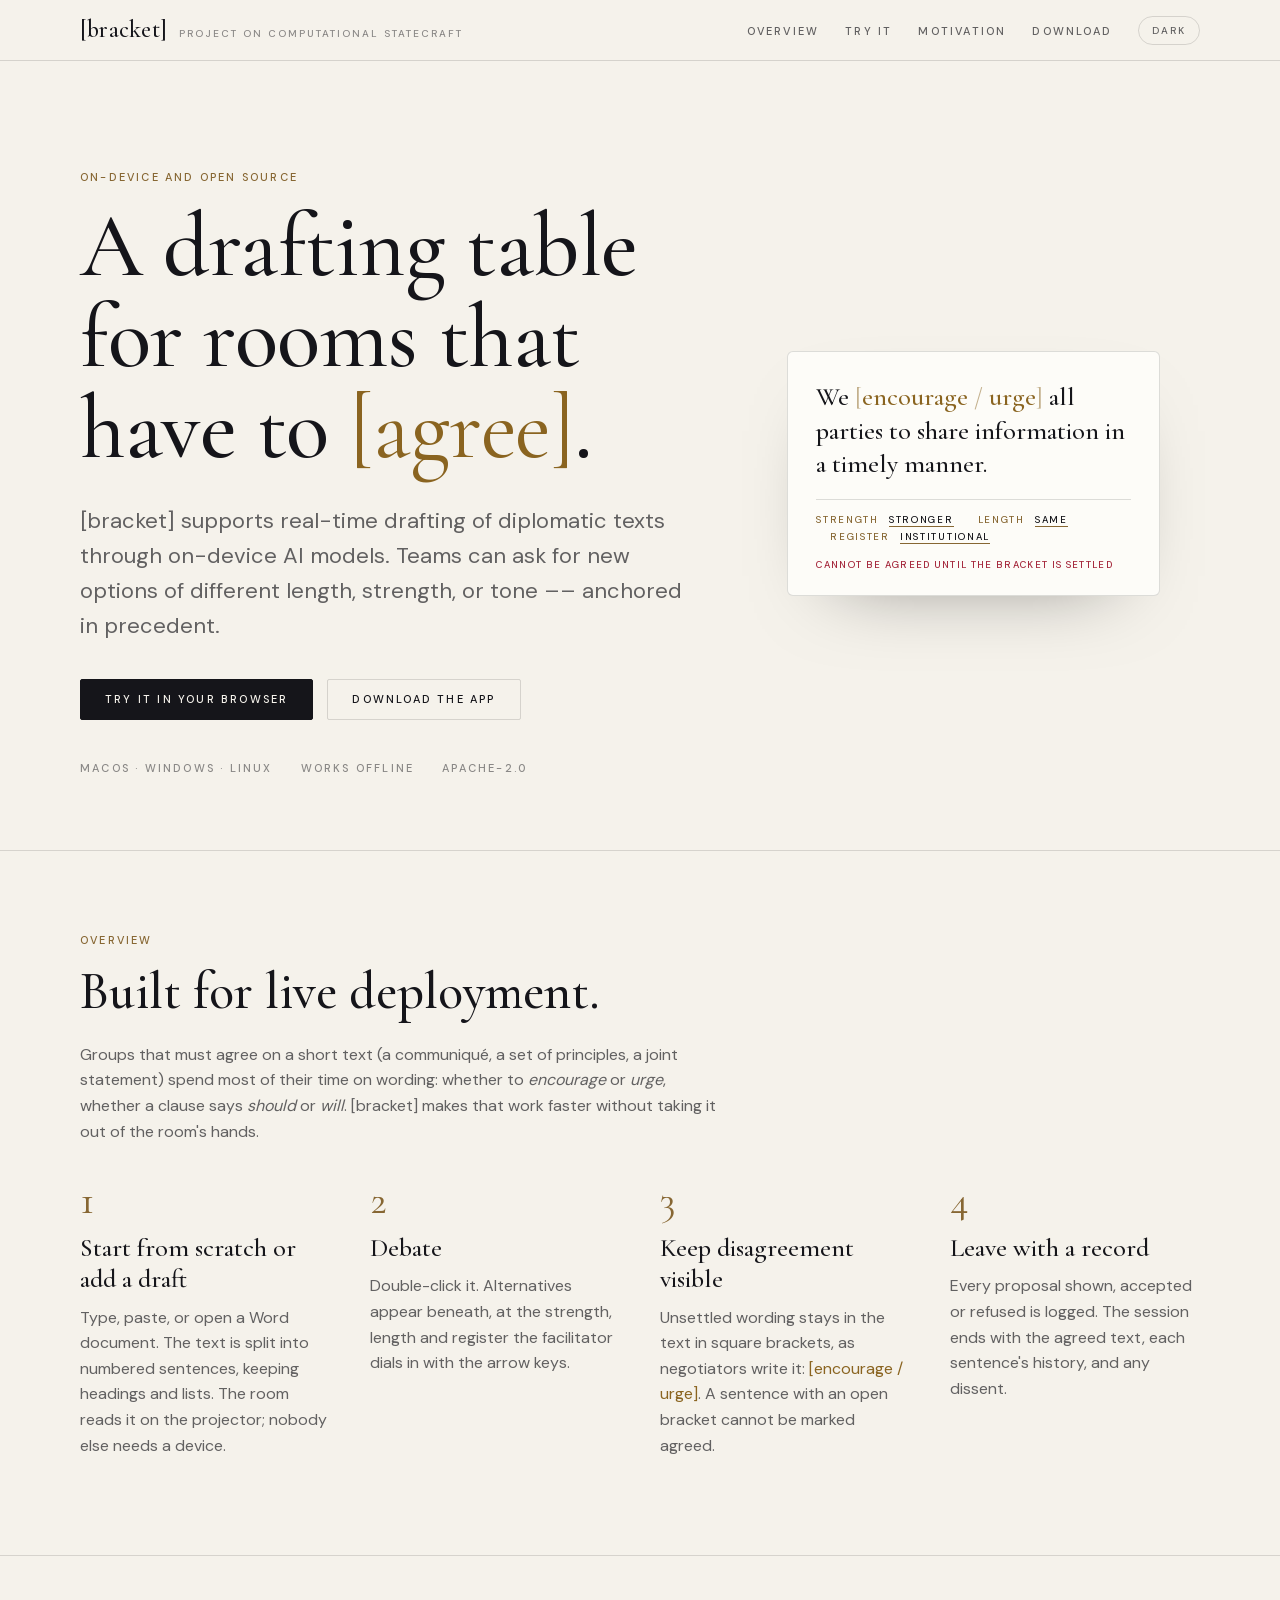
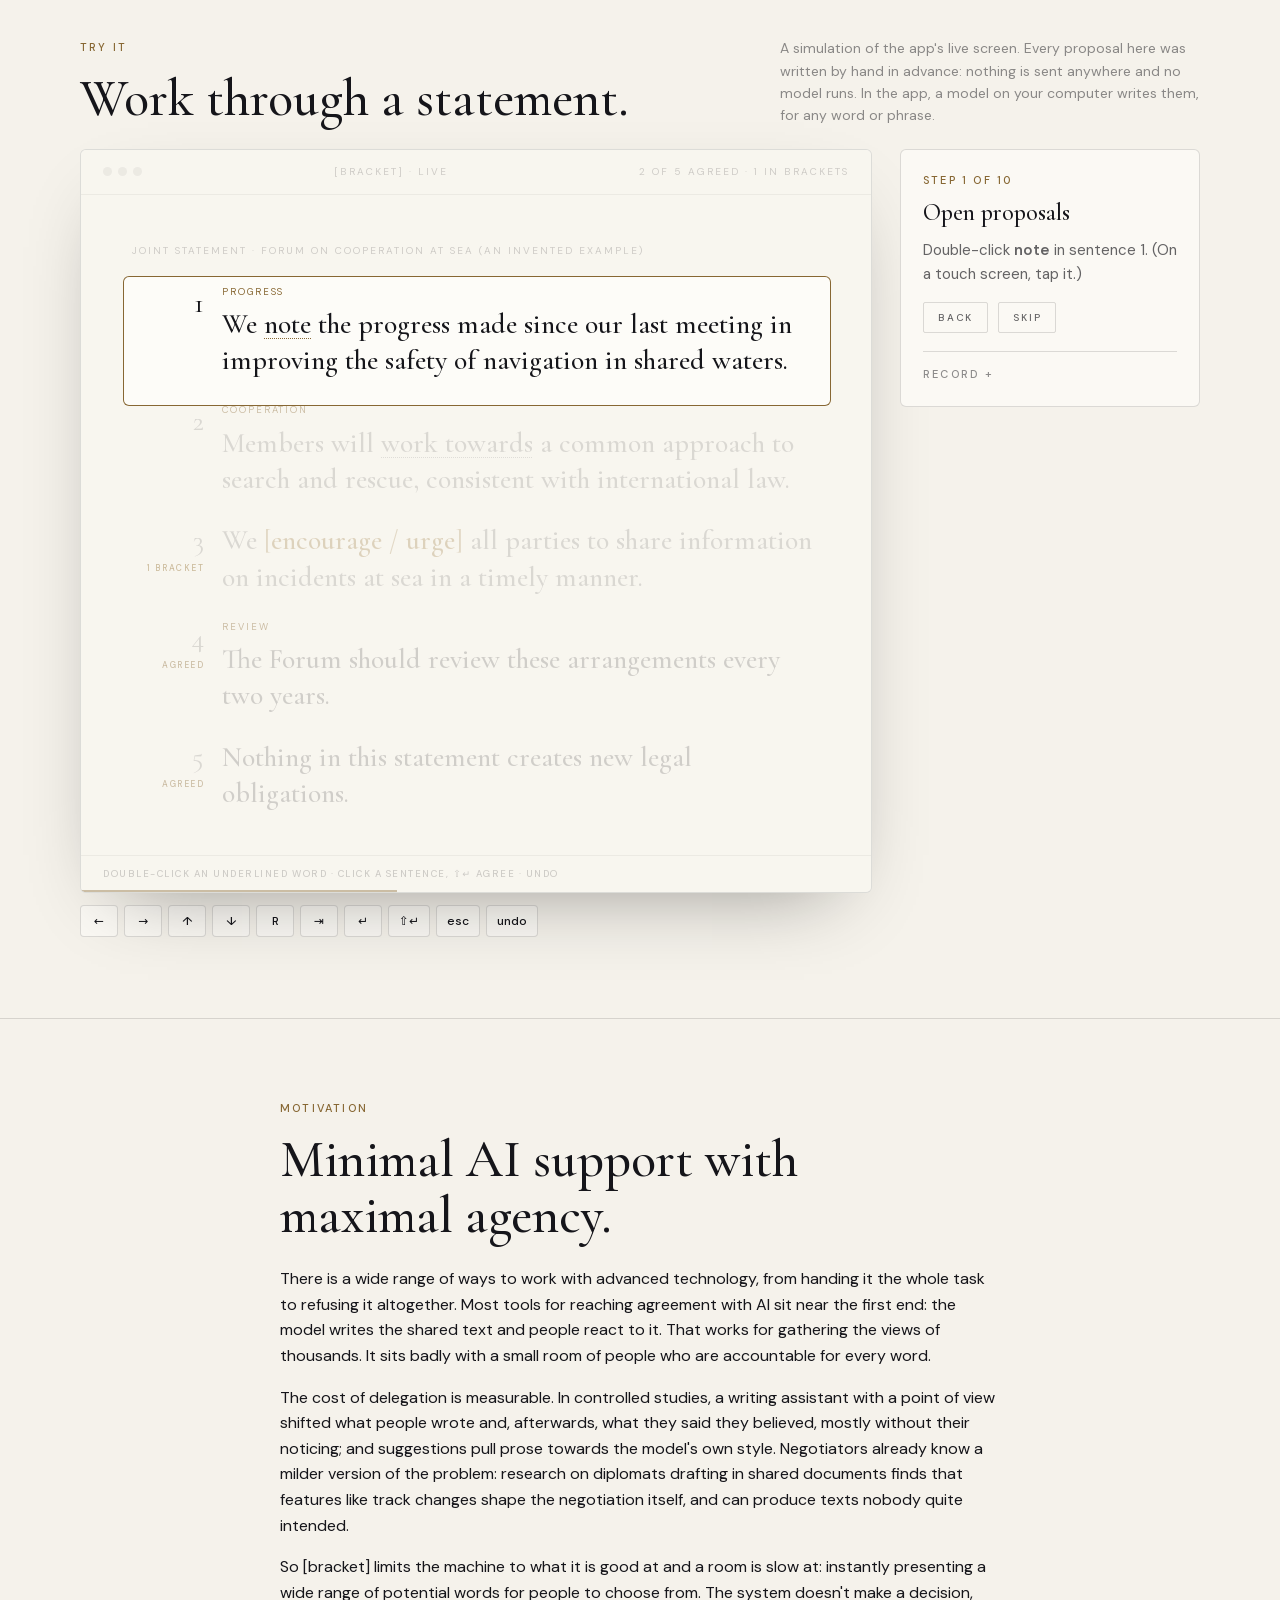
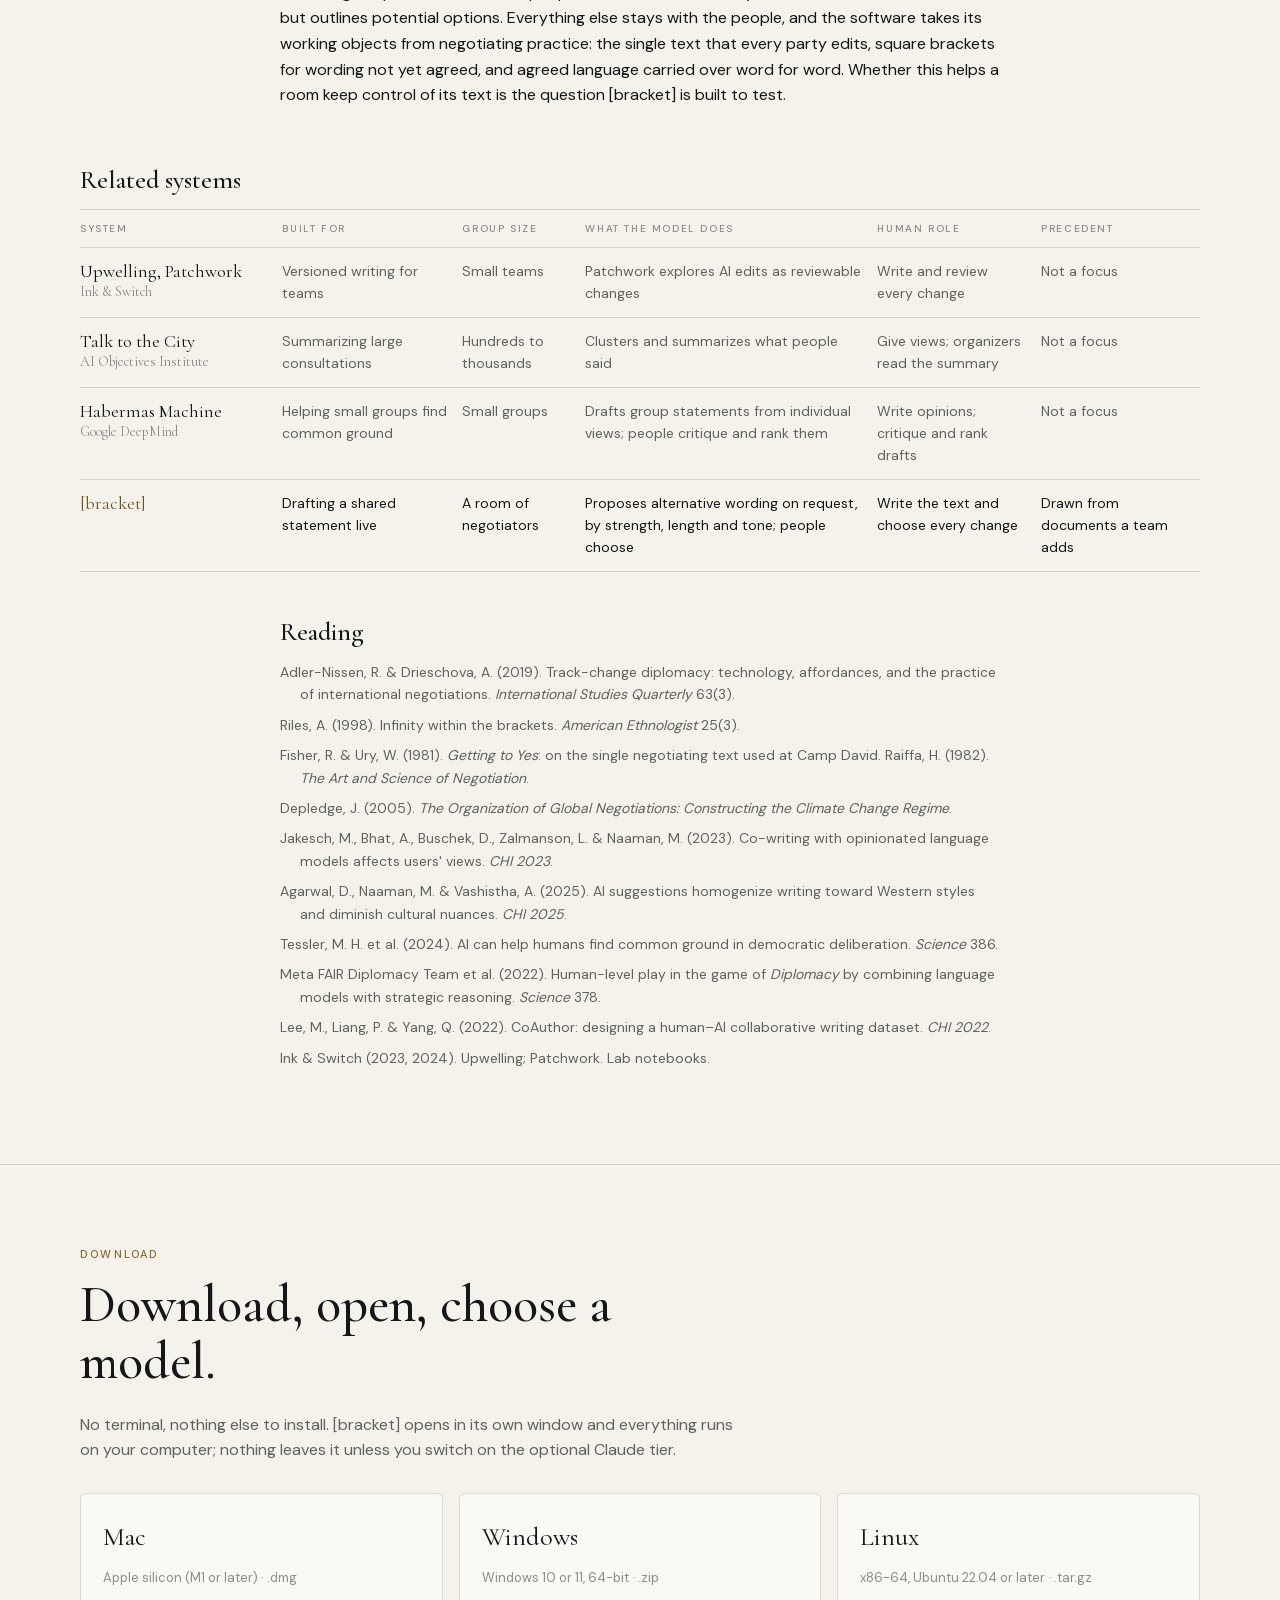
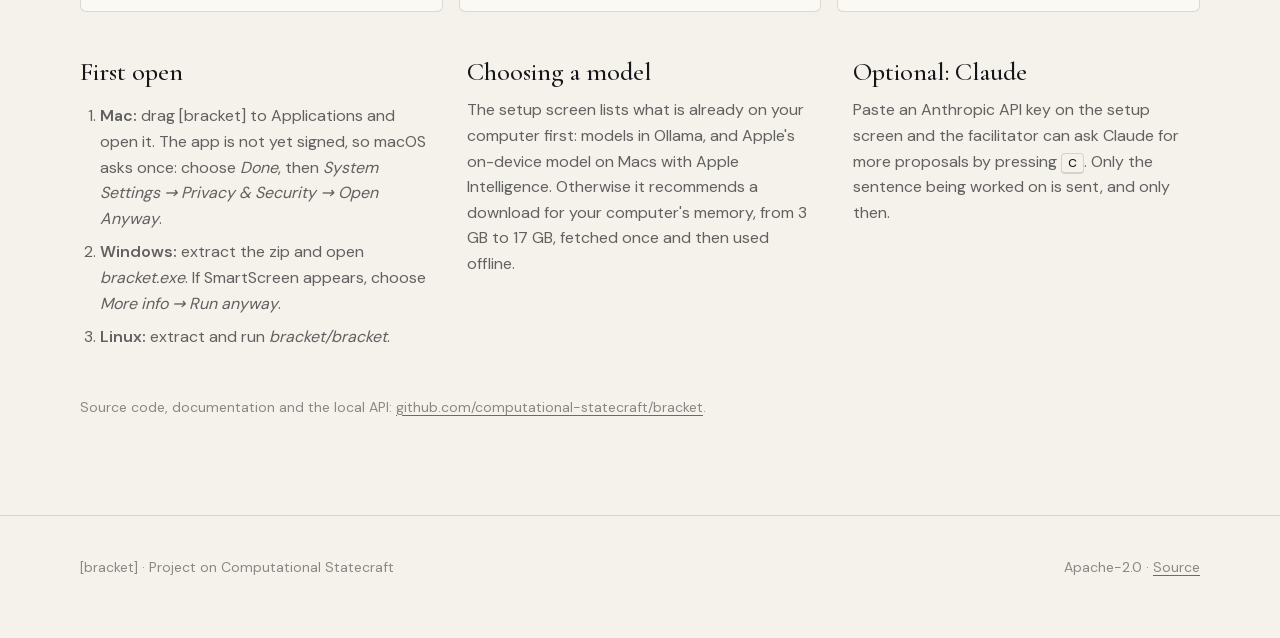
==== commit 463892d7: "Website: relative strength dial, fuller tour spotlight, table adds human role and precedent Co-Autho" ====
--- a/site/index.html
+++ b/site/index.html
@@ -47,7 +47,7 @@
     </div>
     <figure class="specimen" aria-label="An example of a sentence in [bracket]">
       <p class="s">We <span class="bk">[</span><span class="alt">encourage</span><span class="bk"> / </span><span class="alt">urge</span><span class="bk">]</span> all parties to share information in a timely manner.</p>
-      <div class="ladder"><span class="lab">Strength</span><span>invite</span><span>encourage</span><b>urge</b><span>call upon</span><span>request</span><span>require</span></div>
+      <div class="ladder"><span class="lab">Strength</span><b>stronger</b><span class="lab">Length</span><b>same</b><span class="lab">Register</span><b>institutional</b></div>
       <div class="note">Cannot be agreed until the bracket is settled</div>
     </figure>
   </div>
@@ -136,16 +136,16 @@
       text that every party edits, square brackets for wording not yet agreed, and agreed language carried over word
       for word. Whether this helps a room keep control of its text is the question [bracket] is built to test.</p>
   </div>
-  <div class="narrow">
+  <div class="wrap">
     <h3 style="margin-top:56px">Related systems</h3>
     <div class="tablewrap">
       <table>
-        <thead><tr><th scope="col">System</th><th scope="col">Built for</th><th scope="col">Group size</th><th scope="col">What the model does</th></tr></thead>
+        <thead><tr><th scope="col">System</th><th scope="col">Built for</th><th scope="col">Group size</th><th scope="col">What the model does</th><th scope="col">Human role</th><th scope="col">Precedent</th></tr></thead>
         <tbody>
-          <tr><td>Upwelling, Patchwork <span class="small">Ink &amp; Switch</span></td><td>Versioned writing for teams</td><td>Small teams</td><td>Patchwork explores AI edits as reviewable changes</td></tr>
-          <tr><td>Talk to the City <span class="small">AI Objectives Institute</span></td><td>Summarizing large consultations</td><td>Hundreds to thousands</td><td>Clusters and summarizes what people said</td></tr>
-          <tr><td>Habermas Machine <span class="small">Google DeepMind</span></td><td>Helping small groups find common ground</td><td>Small groups</td><td>Drafts group statements from individual views; people critique and rank them</td></tr>
-          <tr class="us"><td>[bracket]</td><td>Drafting a shared statement live</td><td>A room of negotiators</td><td>Proposes alternative wording on request, by strength, length and tone; people choose</td></tr>
+          <tr><td>Upwelling, Patchwork <span class="small">Ink &amp; Switch</span></td><td>Versioned writing for teams</td><td>Small teams</td><td>Patchwork explores AI edits as reviewable changes</td><td>Write and review every change</td><td>Not a focus</td></tr>
+          <tr><td>Talk to the City <span class="small">AI Objectives Institute</span></td><td>Summarizing large consultations</td><td>Hundreds to thousands</td><td>Clusters and summarizes what people said</td><td>Give views; organizers read the summary</td><td>Not a focus</td></tr>
+          <tr><td>Habermas Machine <span class="small">Google DeepMind</span></td><td>Helping small groups find common ground</td><td>Small groups</td><td>Drafts group statements from individual views; people critique and rank them</td><td>Write opinions; critique and rank drafts</td><td>Not a focus</td></tr>
+          <tr class="us"><td>[bracket]</td><td>Drafting a shared statement live</td><td>A room of negotiators</td><td>Proposes alternative wording on request, by strength, length and tone; people choose</td><td>Write the text and choose every change</td><td>Drawn from documents a team adds</td></tr>
         </tbody>
       </table>
     </div>
--- a/site/style.css
+++ b/site/style.css
@@ -70,9 +70,9 @@
 .specimen { border: 1px solid var(--hair); border-radius: 6px; background: var(--screen); padding: 28px 28px 22px; box-shadow: 0 30px 80px -50px rgba(0,0,0,.5); }
 .specimen .s { font-family: var(--serif); font-size: 26px; line-height: 1.3; font-weight: 500; margin: 0 0 18px; }
 .specimen .s .alt { color: var(--brk); } .specimen .s .bk { color: var(--brk-mark); font-weight: 400; }
-.specimen .ladder { display: flex; flex-wrap: wrap; gap: 4px 12px; font: 500 9.5px var(--sans); letter-spacing: .18em; text-transform: uppercase; color: var(--faint); padding-top: 14px; border-top: 1px solid var(--hair); }
+.specimen .ladder { display: flex; flex-wrap: wrap; gap: 4px 10px; font: 500 9.5px var(--sans); letter-spacing: .18em; text-transform: uppercase; color: var(--faint); padding-top: 14px; border-top: 1px solid var(--hair); }
 .specimen .ladder b { color: var(--fg); font-weight: 500; border-bottom: 1px solid var(--brass); }
-.specimen .ladder .lab { color: var(--brass); }
+.specimen .ladder .lab { color: var(--brass); } .specimen .ladder b + .lab { margin-left: 14px; }
 .specimen .note { margin-top: 14px; font: 500 9.5px/1.6 var(--sans); letter-spacing: .14em; text-transform: uppercase; color: var(--crimson); }
 .hero h1 { font-family: var(--serif); font-weight: 500; font-size: clamp(42px, 7vw, 92px); line-height: 1.02; letter-spacing: -.005em; margin: 0 0 28px; max-width: 14ch; }
 .hero h1 .b { color: var(--brk); font-weight: 400; }
@@ -178,10 +178,10 @@
 
 /* ---------- comparison ---------- */
 .tablewrap { overflow-x: auto; margin-top: 14px; border-top: 1px solid var(--hair); }
-table { border-collapse: collapse; width: 100%; min-width: 600px; font-size: 14px; }
+table { border-collapse: collapse; width: 100%; min-width: 820px; font-size: 14px; }
 th, td { text-align: left; padding: 12px 14px 12px 0; border-bottom: 1px solid var(--hair); vertical-align: top; }
 th { font: 500 10px var(--sans); letter-spacing: .16em; text-transform: uppercase; color: var(--faint); }
-td:first-child { font-family: var(--serif); font-size: 18px; line-height: 1.3; width: 27%; }
+td:first-child { font-family: var(--serif); font-size: 18px; line-height: 1.3; width: 18%; }
 td:first-child .small { display: block; }
 tbody tr.us td { color: var(--fg); } tr.us td:first-child { color: var(--brass-strong); }
 tbody td:not(:first-child) { color: var(--dim); }
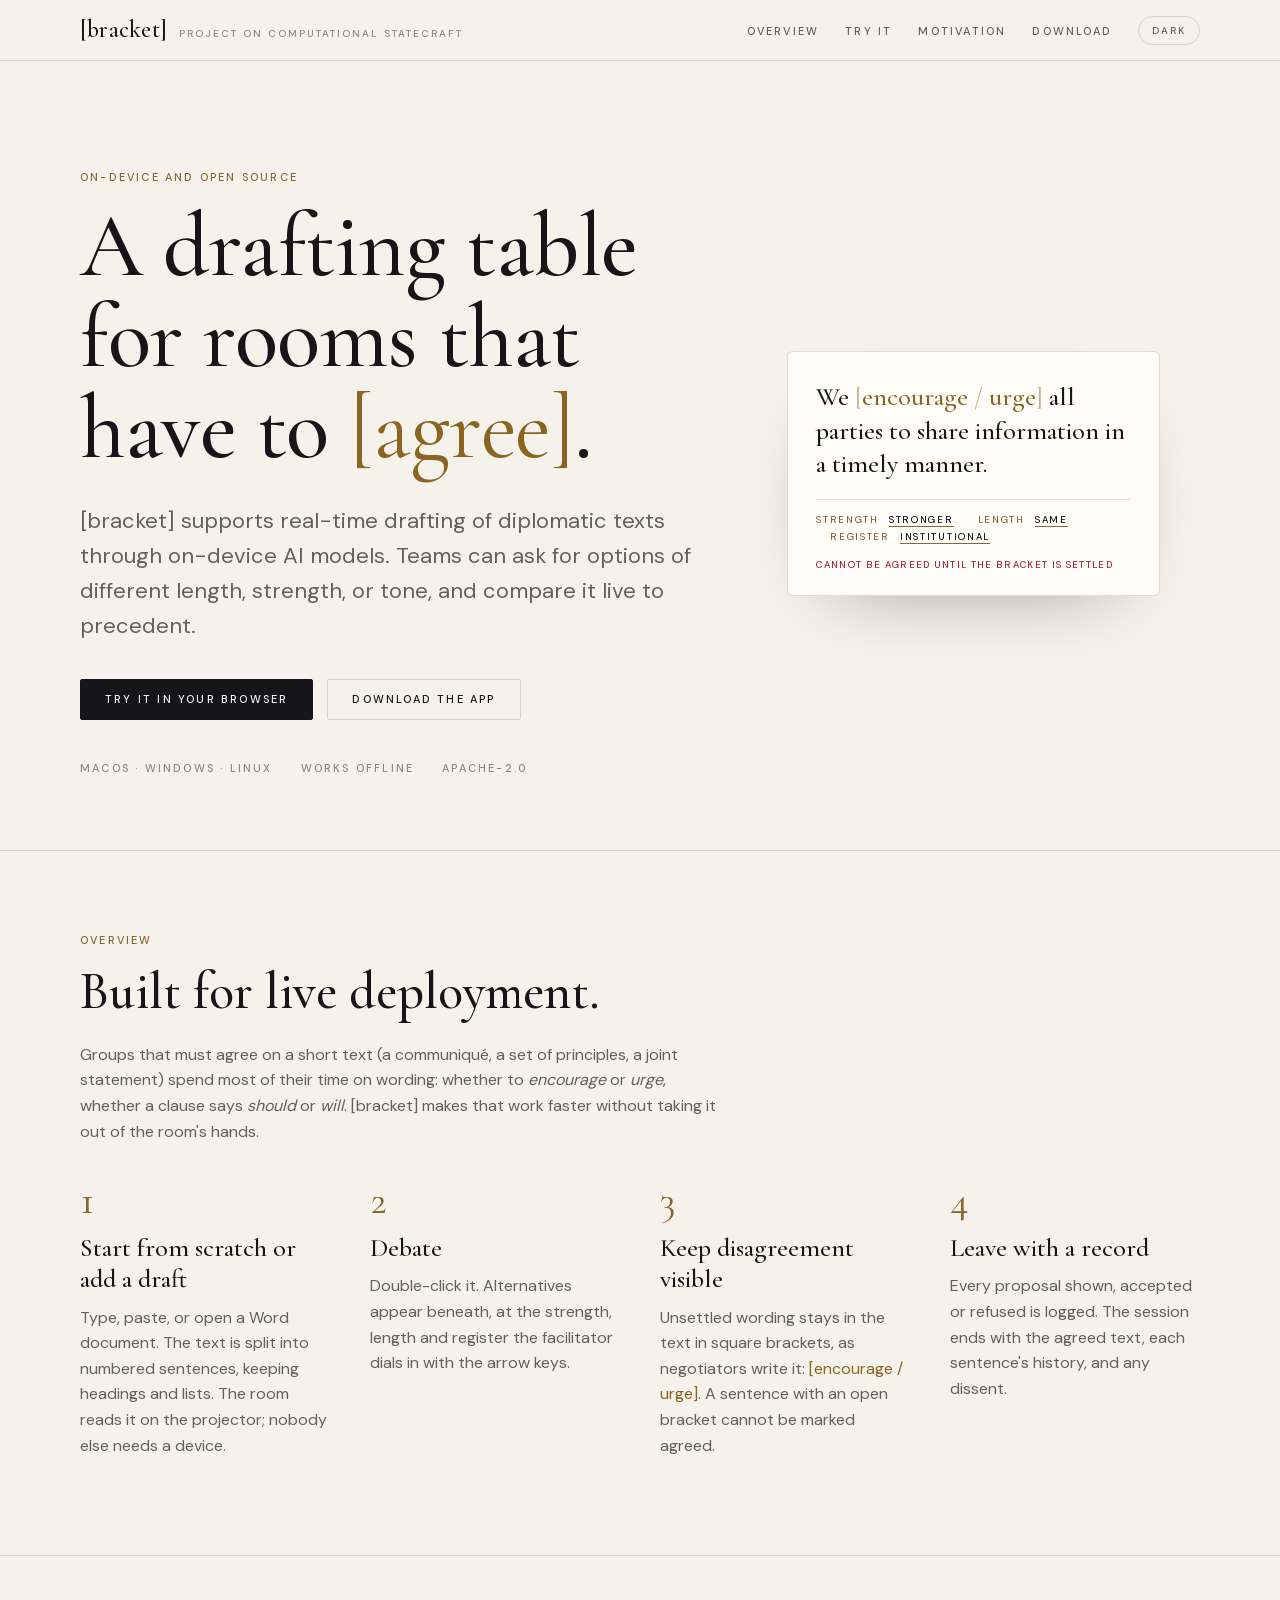
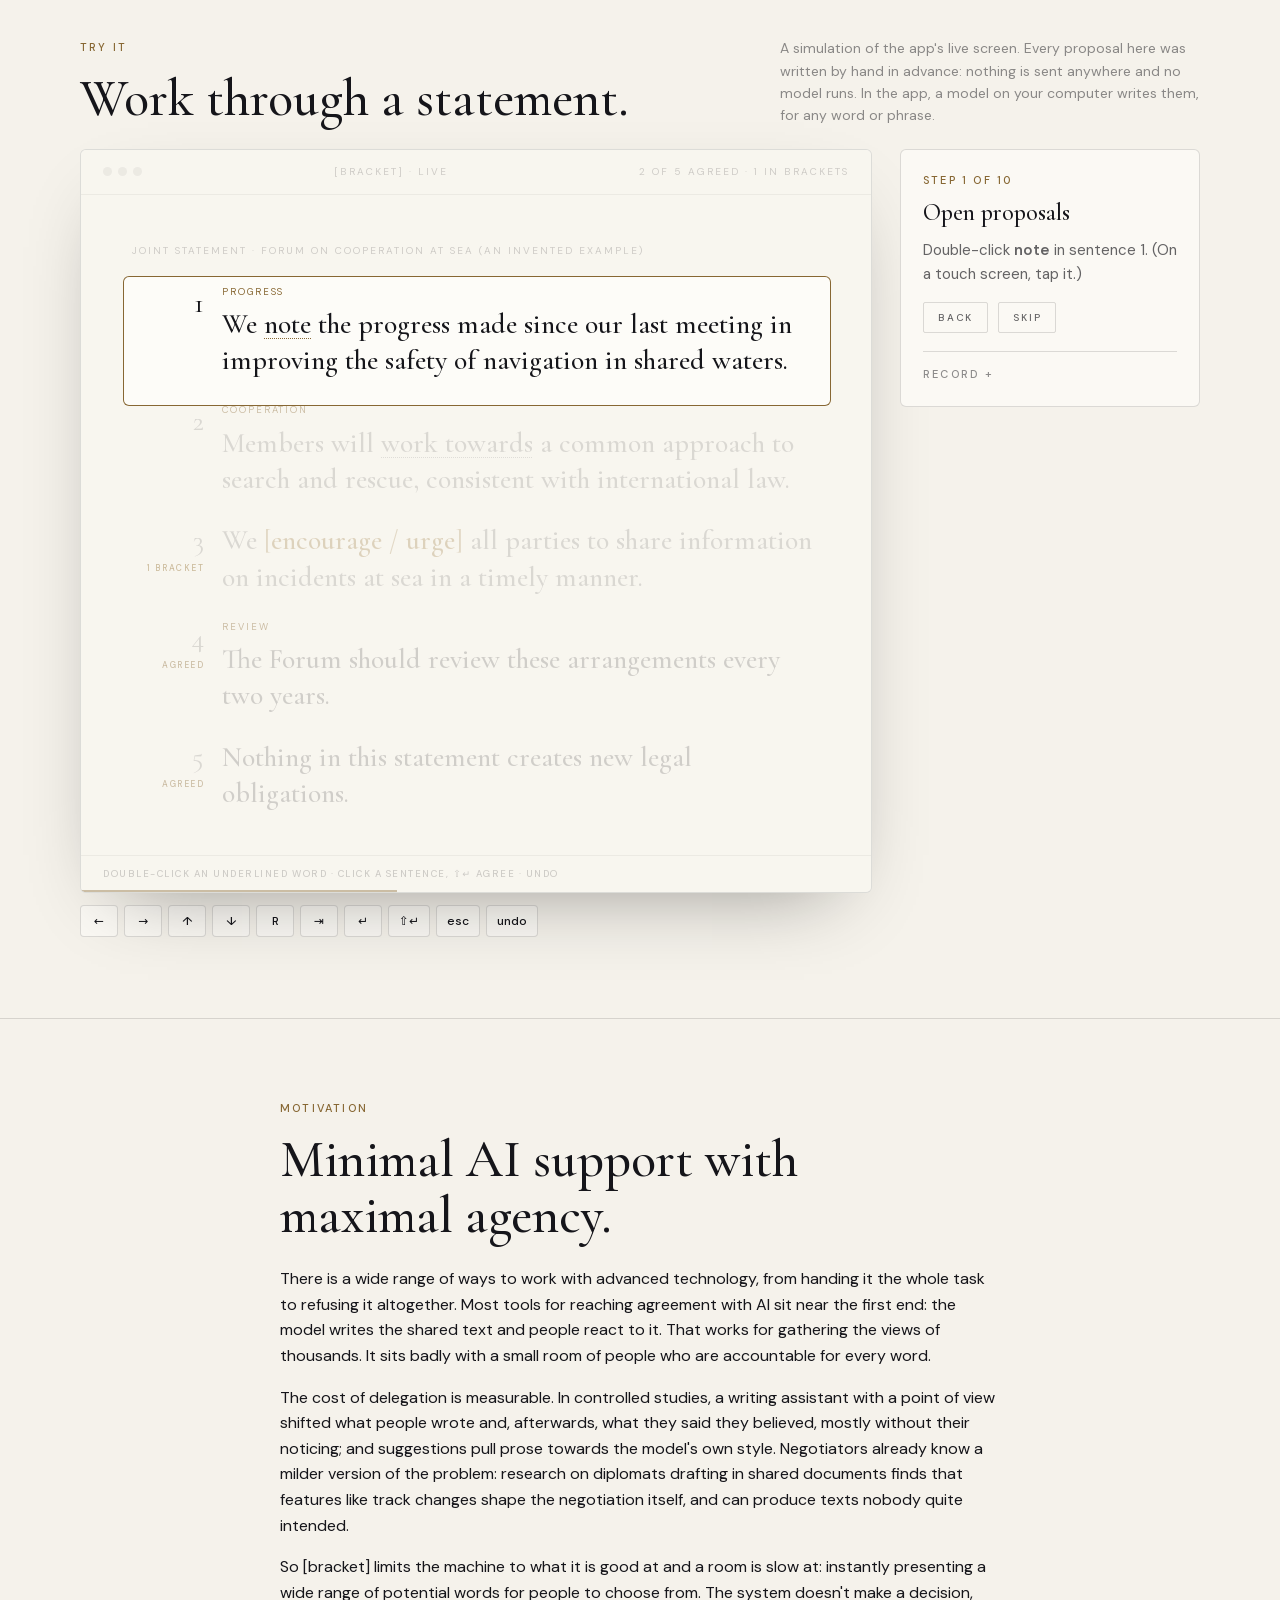
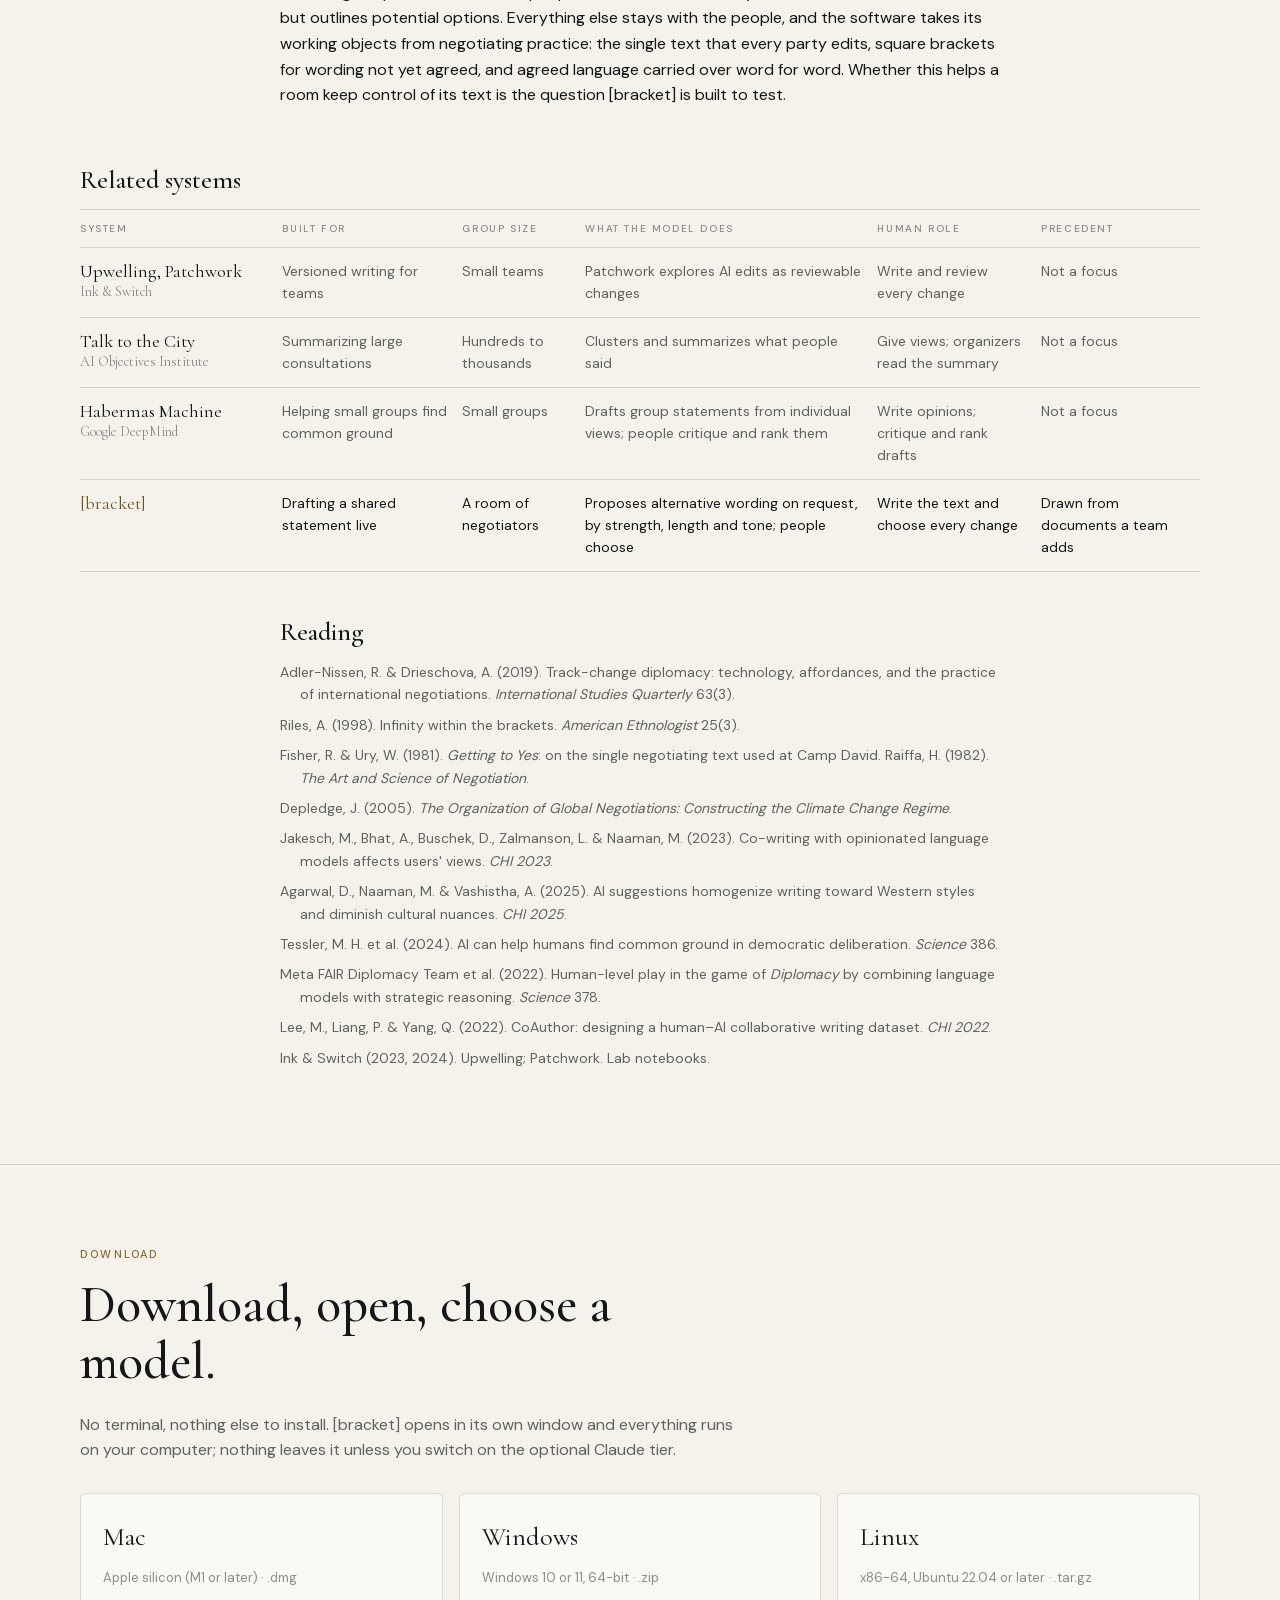
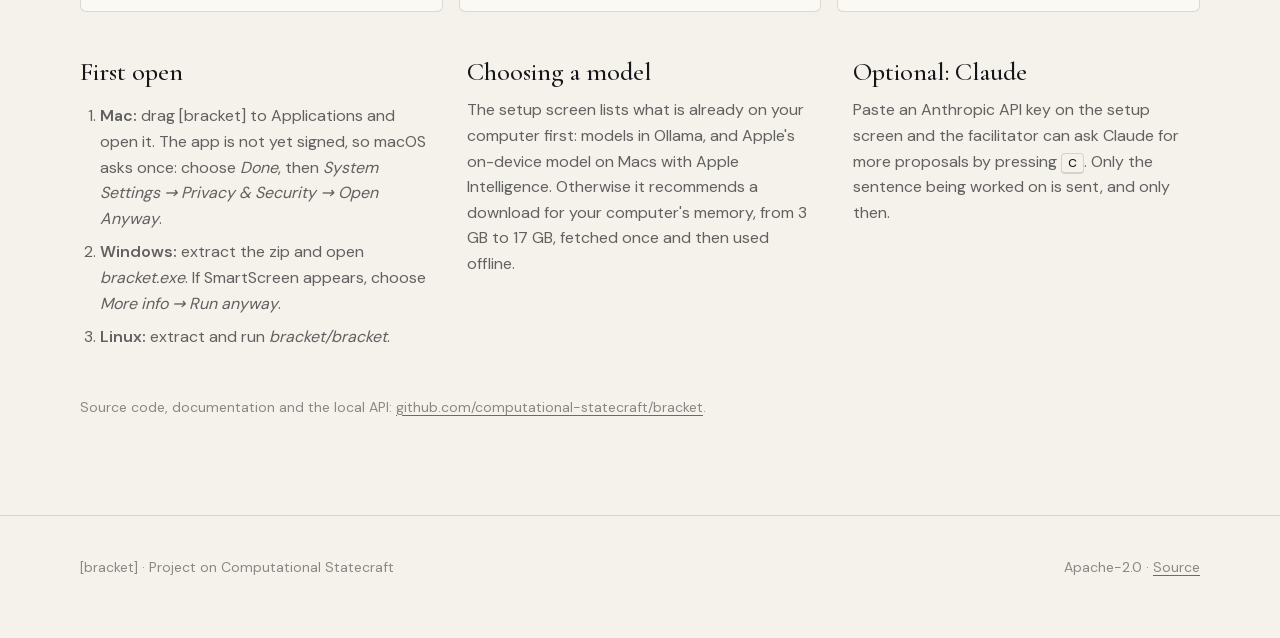
==== commit 762fb469: "Website: lede Co-Authored-By: Claude Opus 5.5 <noreply@anthropic.com> Claude-Session: https://claude" ====
--- a/site/index.html
+++ b/site/index.html
@@ -4,7 +4,7 @@
 <meta charset="utf-8">
 <meta name="viewport" content="width=device-width, initial-scale=1">
 <title>[bracket] · a drafting table for rooms that have to agree</title>
-<meta name="description" content="[bracket] supports real-time drafting of diplomatic texts through on-device AI models. Teams can ask for new options of different length, strength, or tone, anchored in precedent.">
+<meta name="description" content="[bracket] supports real-time drafting of diplomatic texts through on-device AI models. Teams can ask for options of different length, strength, or tone, and compare them live to precedent.">
 <meta name="color-scheme" content="light dark">
 <link rel="stylesheet" href="style.css">
 <link rel="icon" href="assets/icon.svg" type="image/svg+xml">
@@ -38,7 +38,7 @@
     <p class="eyebrow caps">On-device and open source</p>
     <h1>A drafting table for rooms that have to <span class="b">[agree]</span>.</h1>
     <p class="lede">[bracket] supports real-time drafting of diplomatic texts through on-device AI models.
-      Teams can ask for new options of different length, strength, or tone –– anchored in precedent.</p>
+      Teams can ask for options of different length, strength, or tone, and compare it live to precedent.</p>
     <div class="actions">
       <a class="btn" href="#try">Try it in your browser</a>
       <a class="btn ghost" href="#download">Download the app</a>
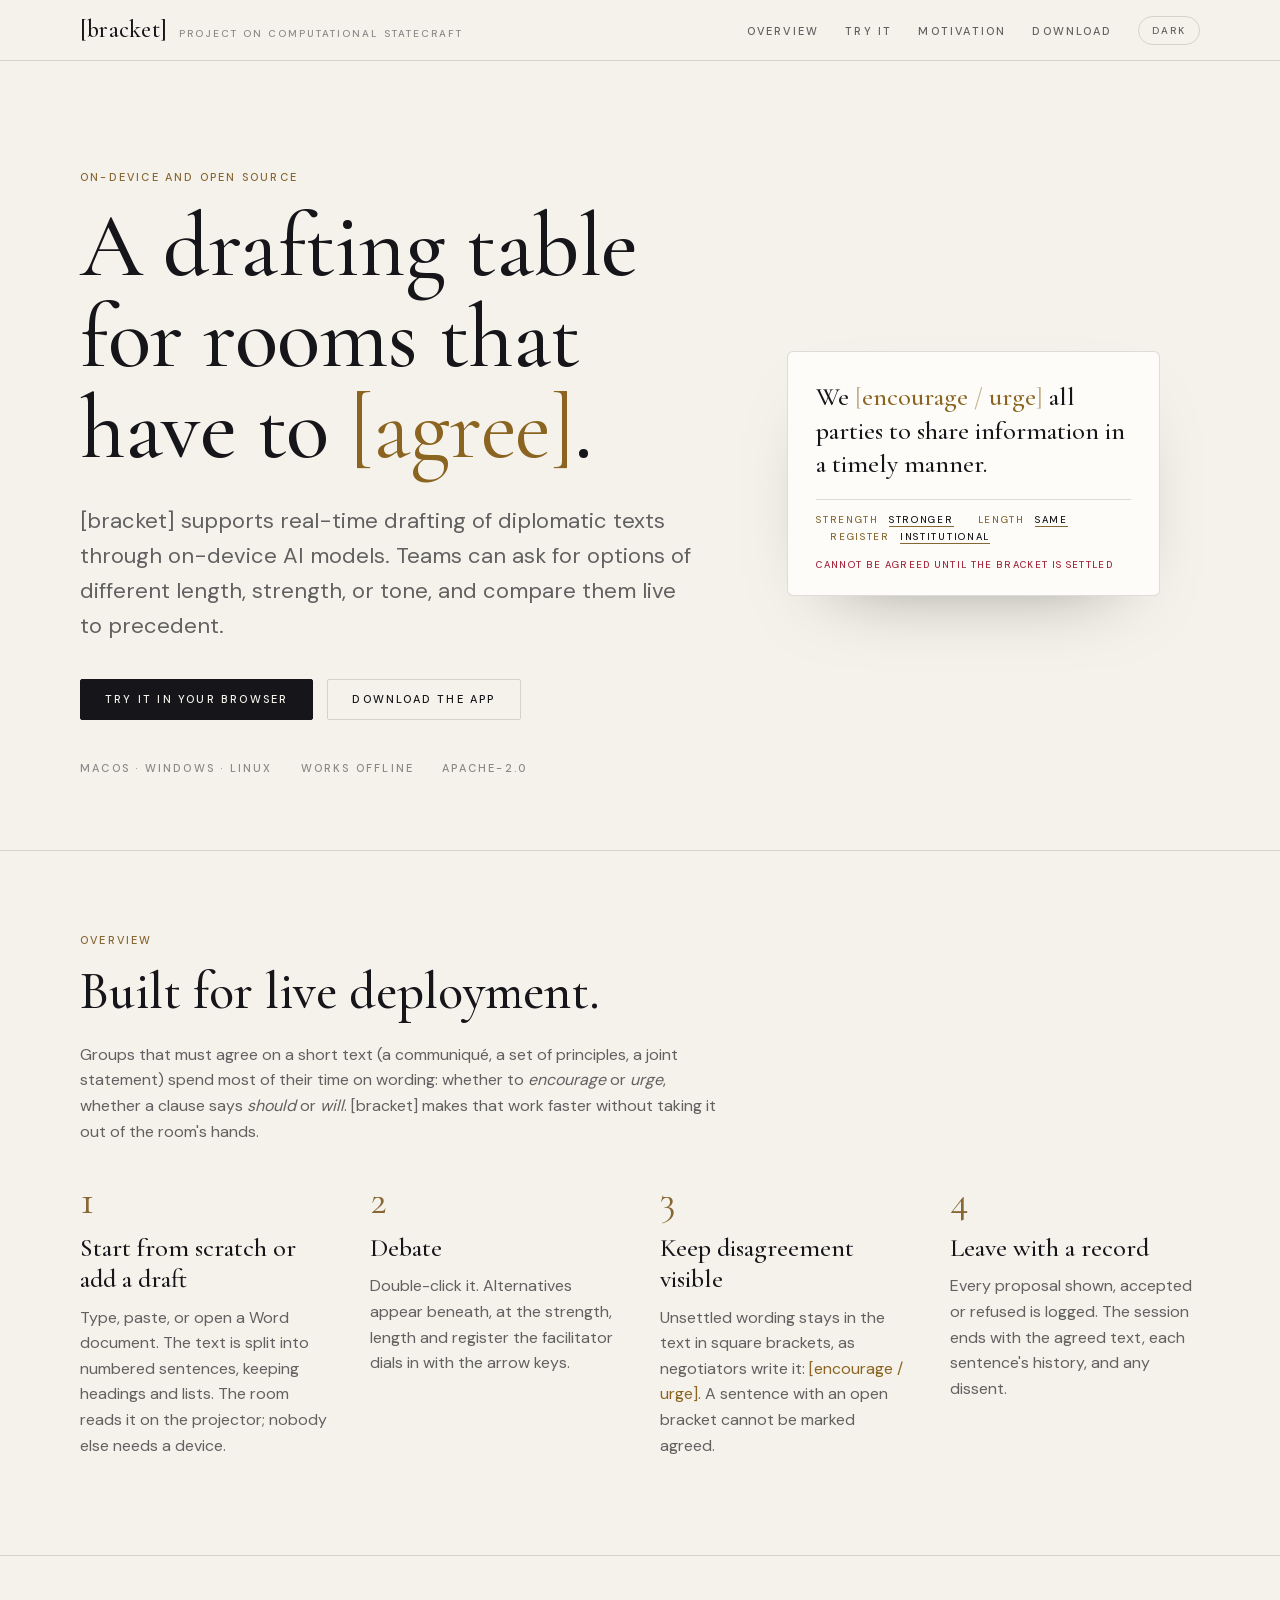
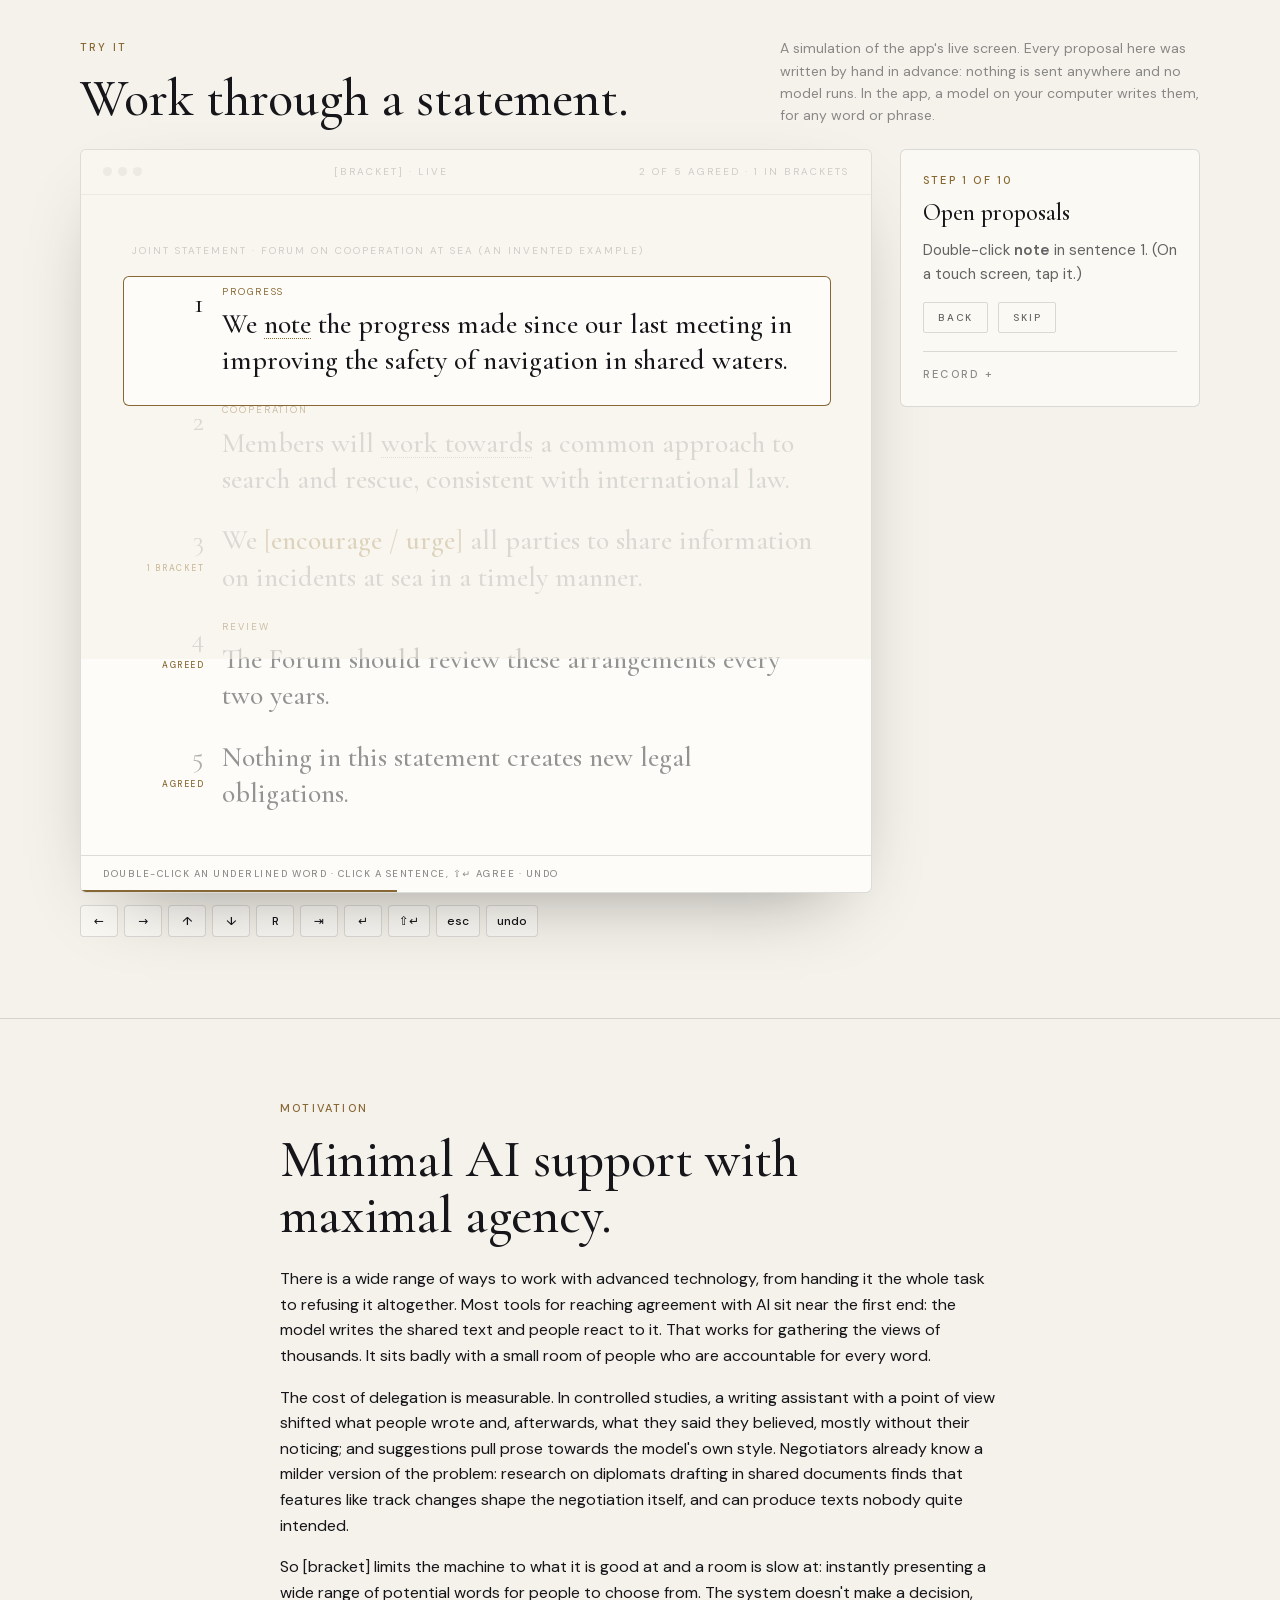
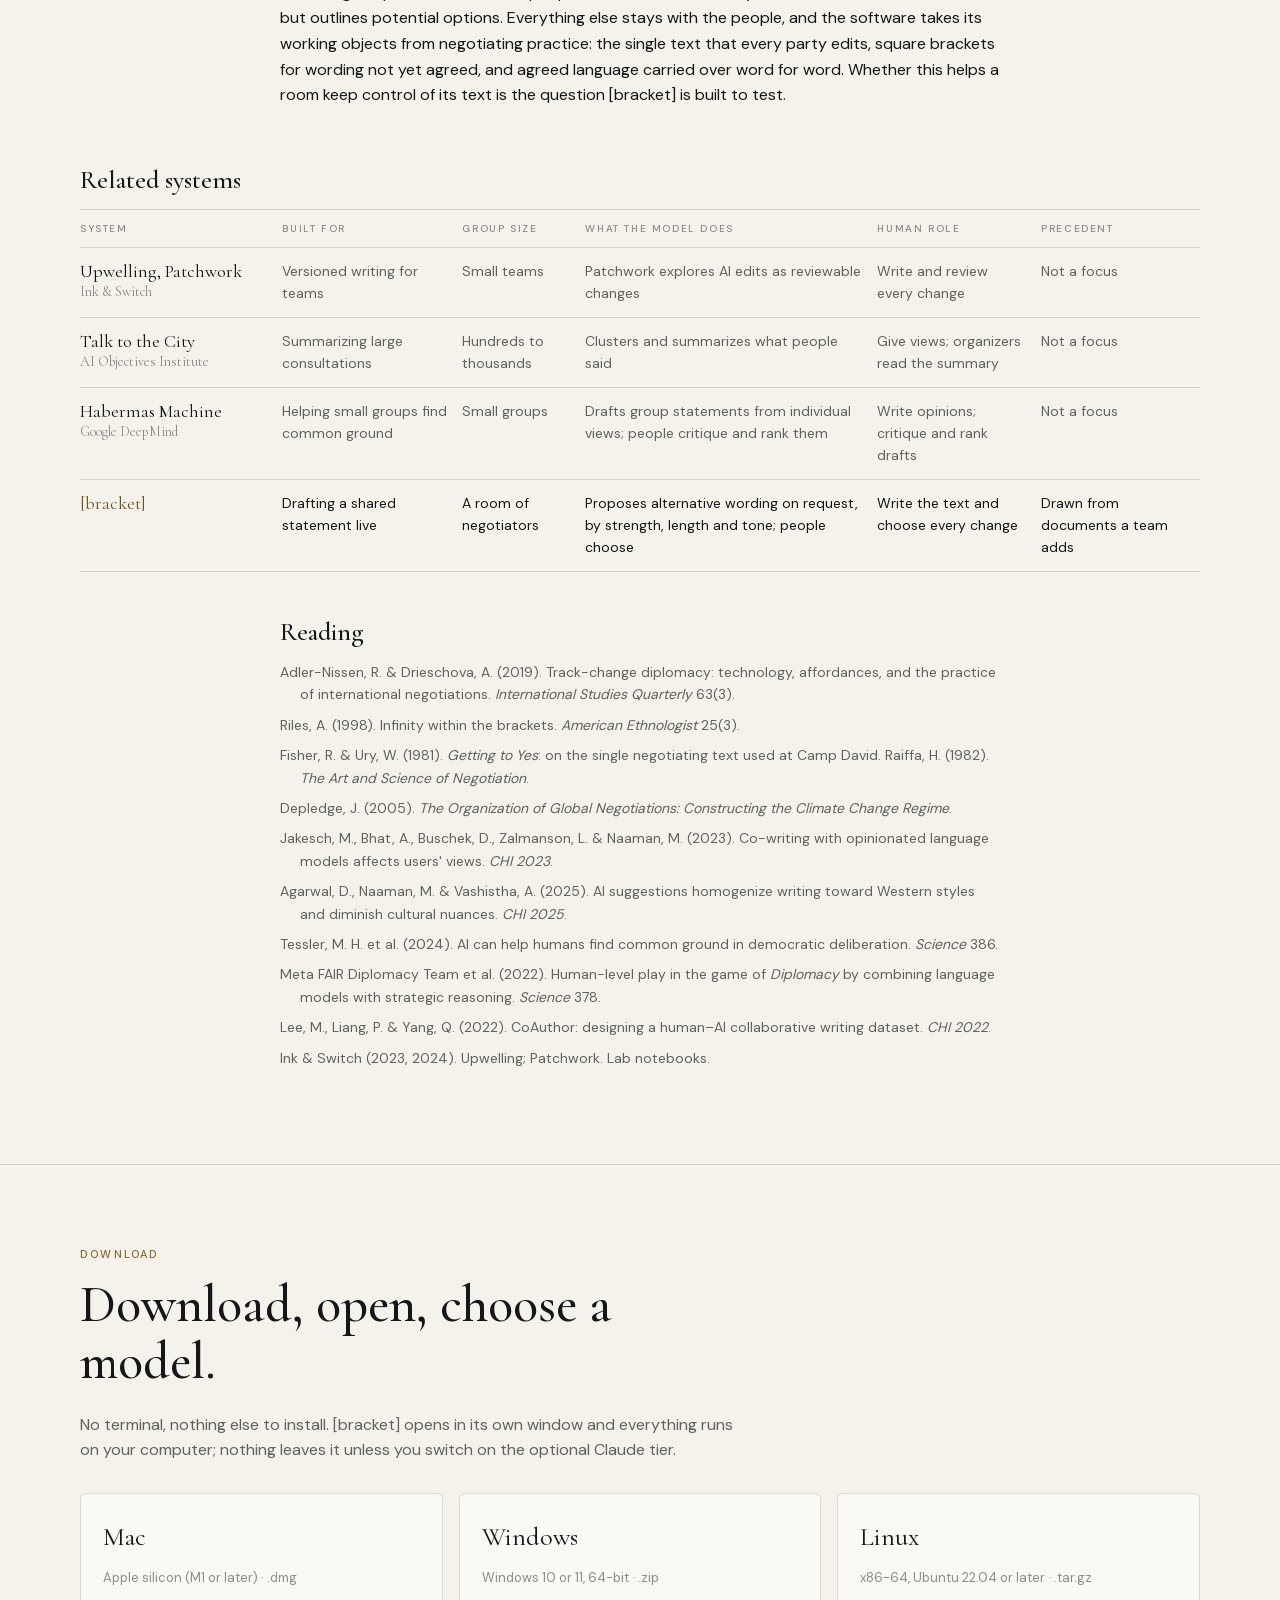
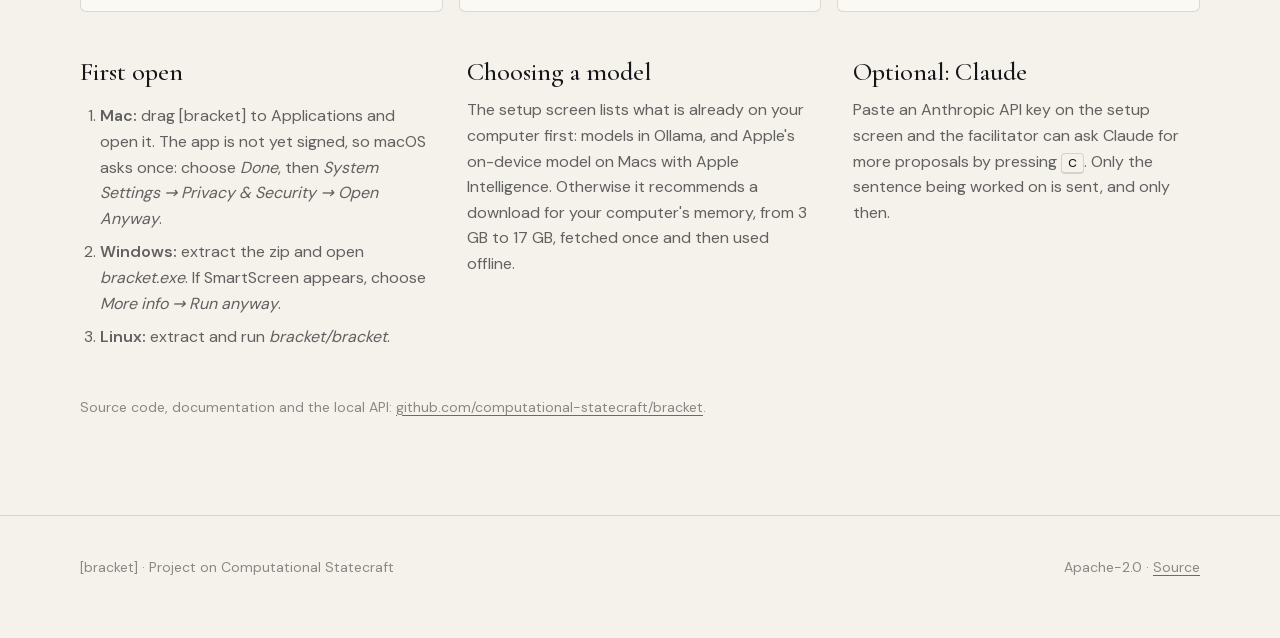
==== commit 5a510449: "Website: symmetric strength scale (weaker to stronger); lede wording Co-Authored-By: Claude Opus 5.5" ====
--- a/site/index.html
+++ b/site/index.html
@@ -38,7 +38,7 @@
     <p class="eyebrow caps">On-device and open source</p>
     <h1>A drafting table for rooms that have to <span class="b">[agree]</span>.</h1>
     <p class="lede">[bracket] supports real-time drafting of diplomatic texts through on-device AI models.
-      Teams can ask for options of different length, strength, or tone, and compare it live to precedent.</p>
+      Teams can ask for options of different length, strength, or tone, and compare them live to precedent.</p>
     <div class="actions">
       <a class="btn" href="#try">Try it in your browser</a>
       <a class="btn ghost" href="#download">Download the app</a>
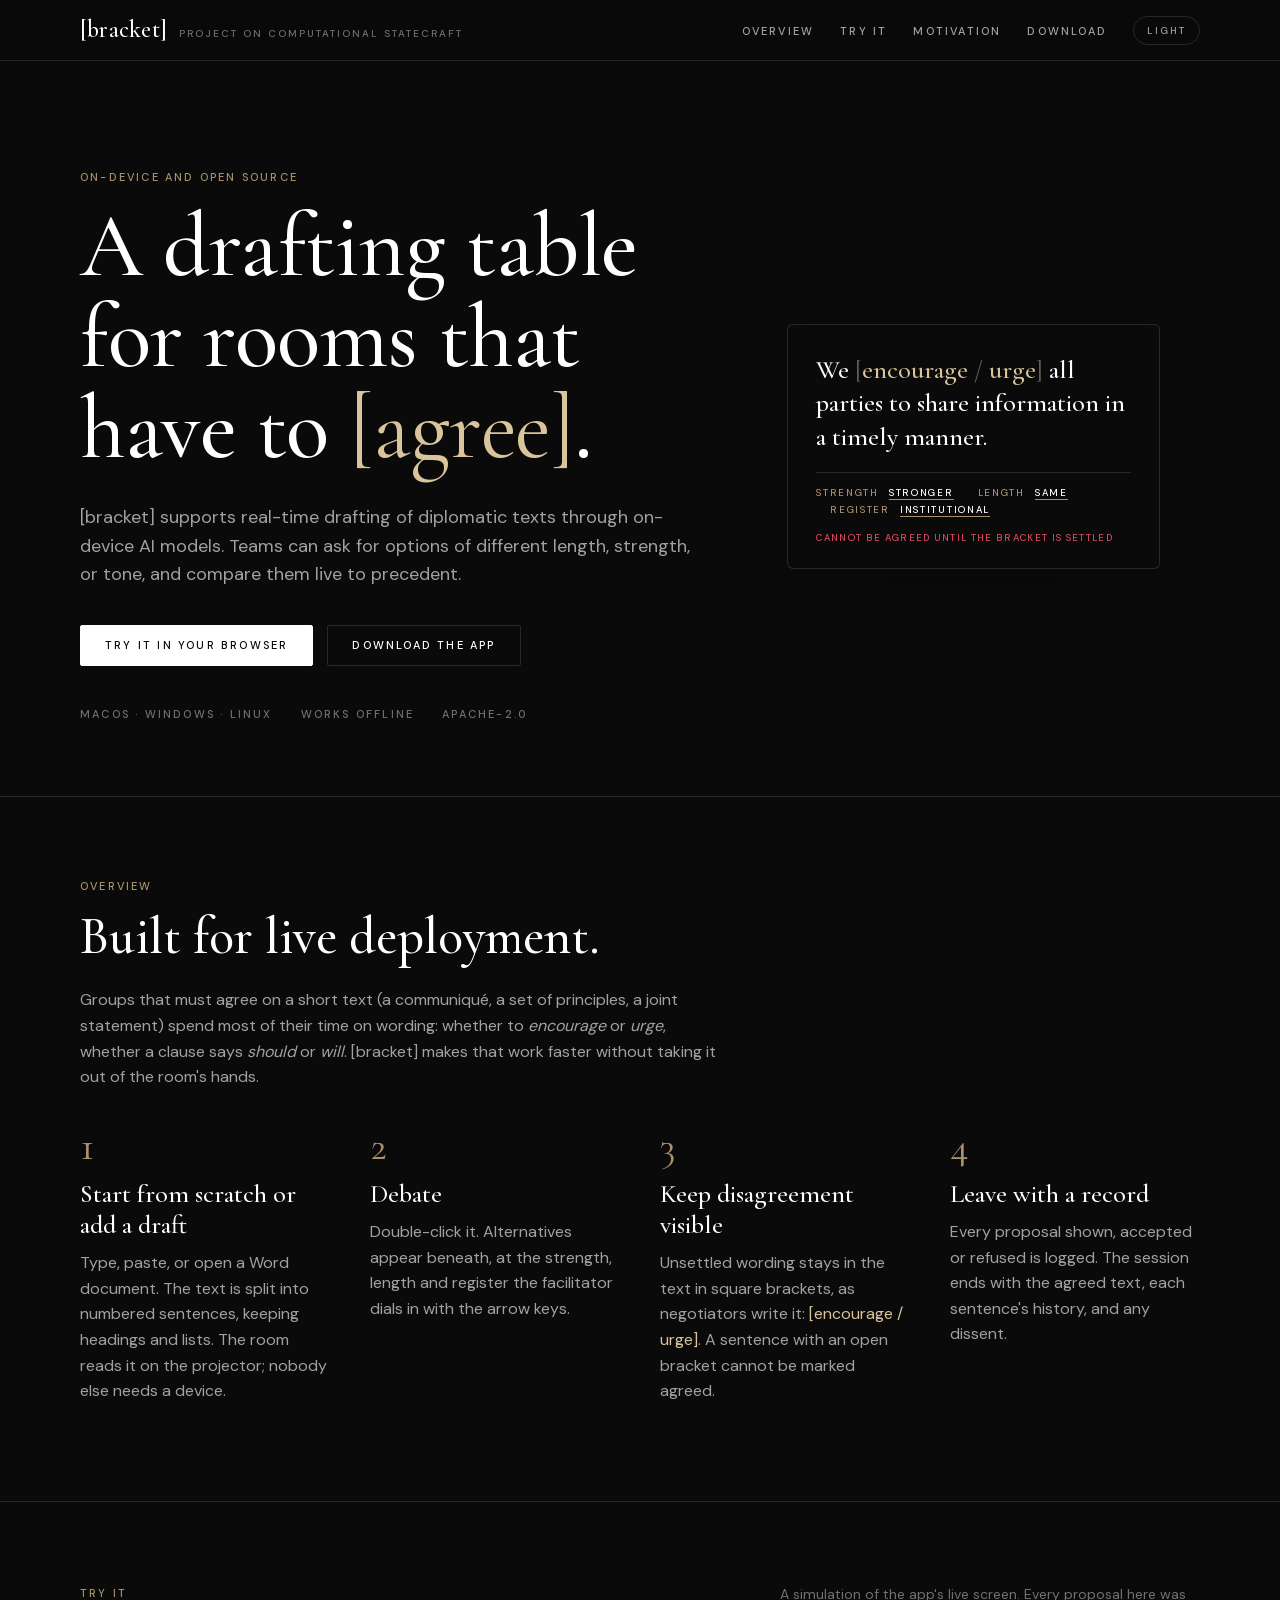
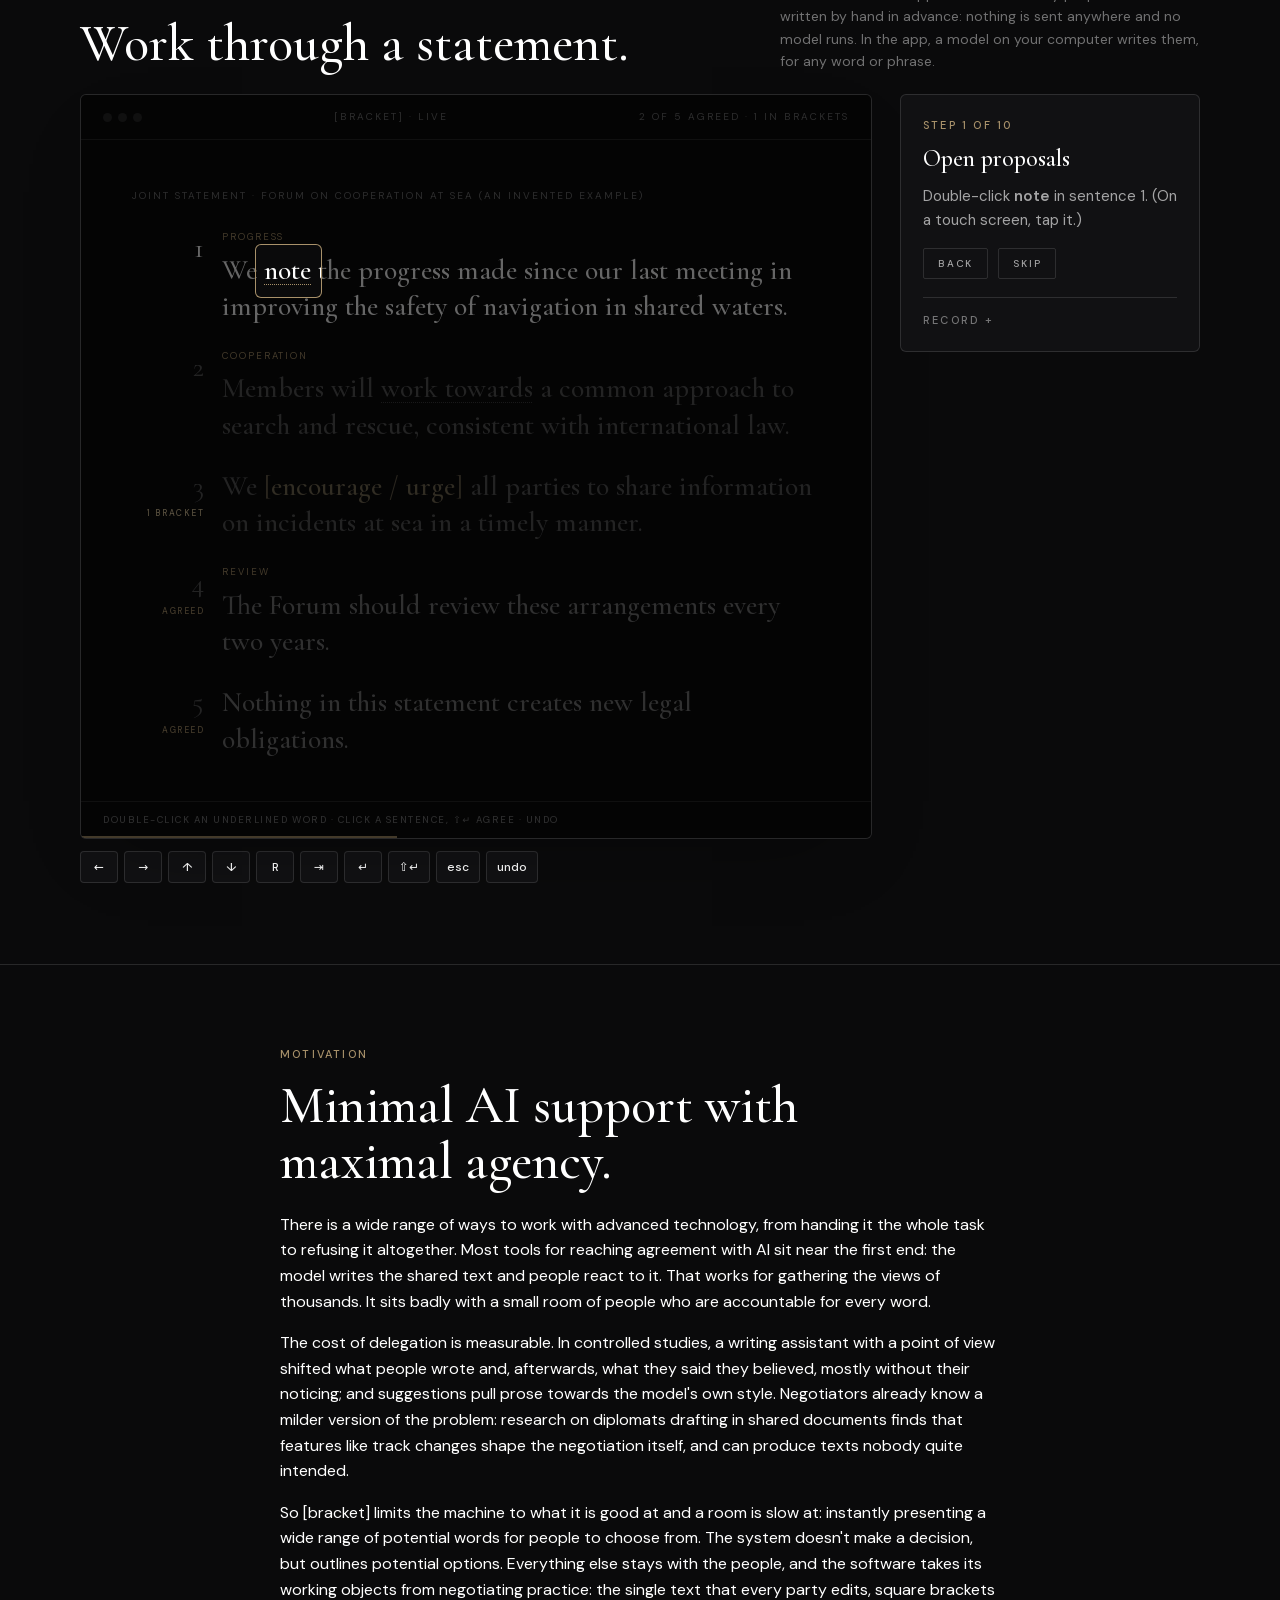
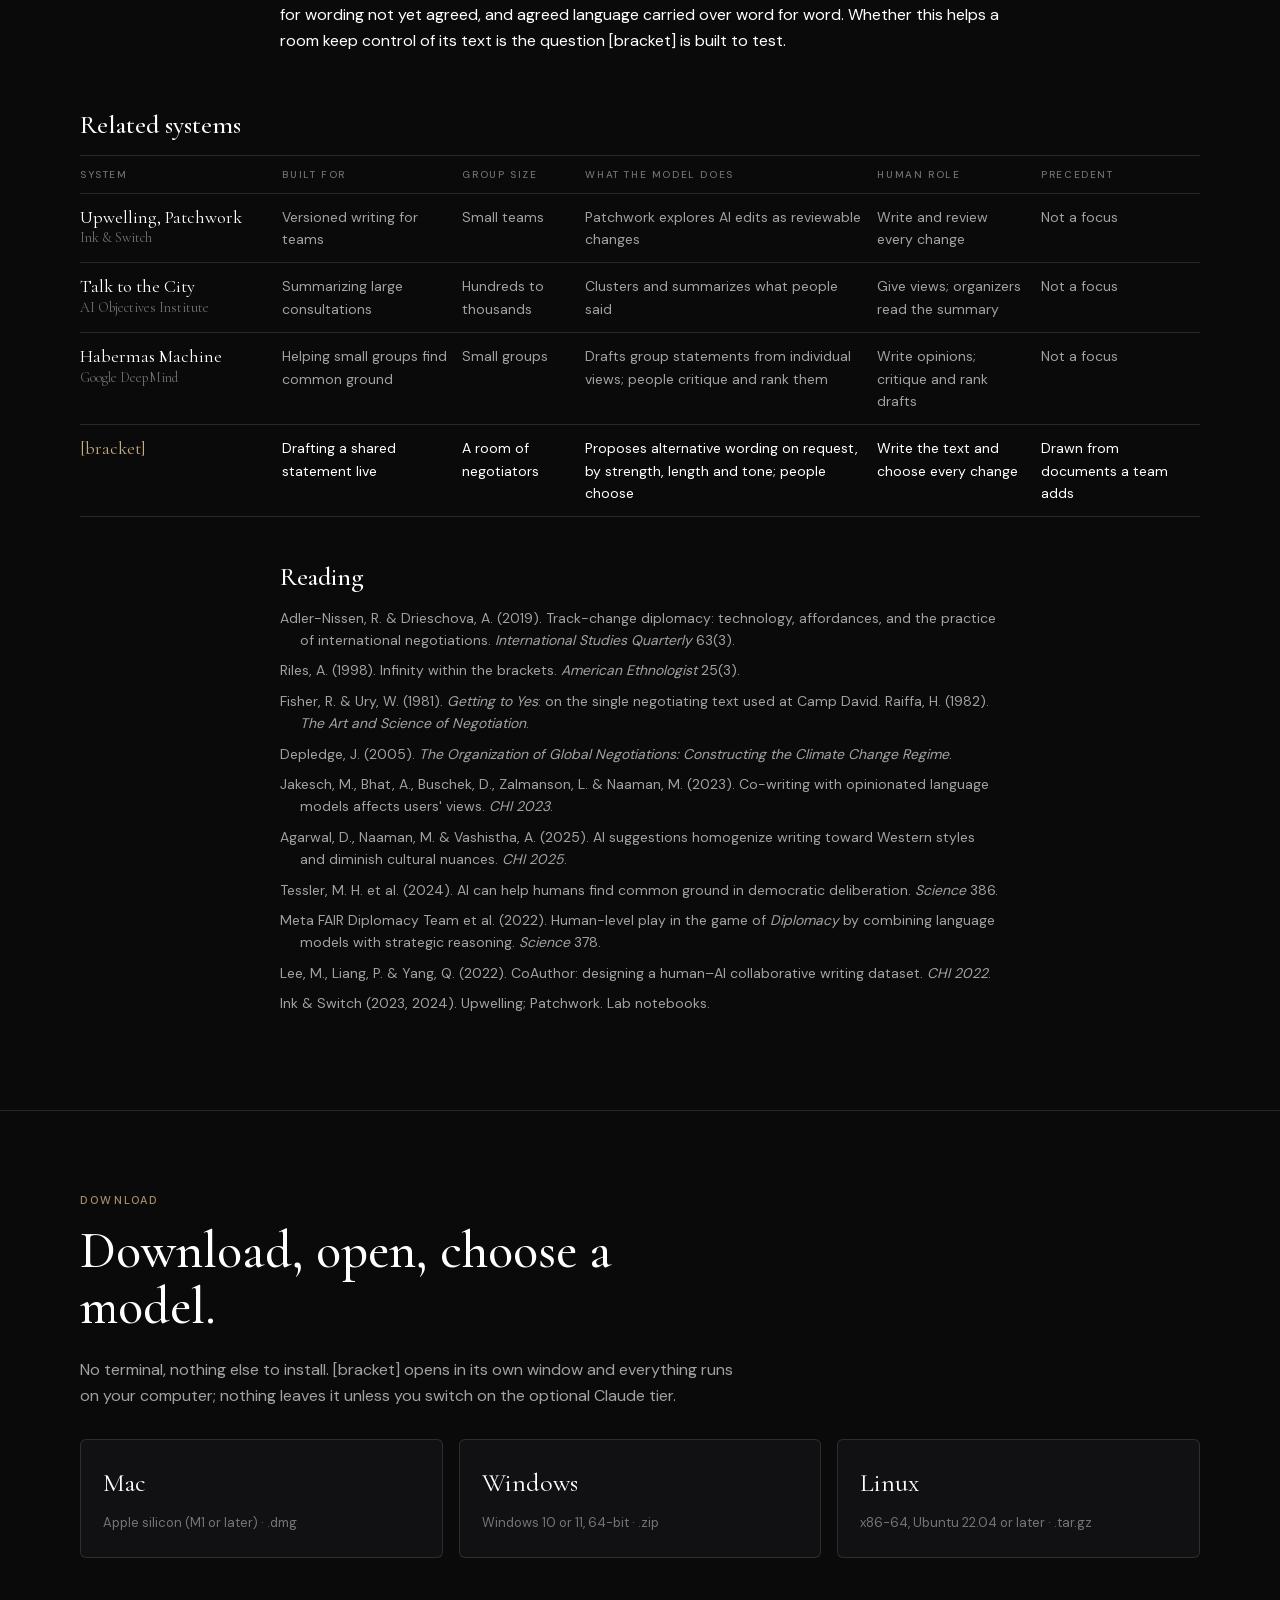
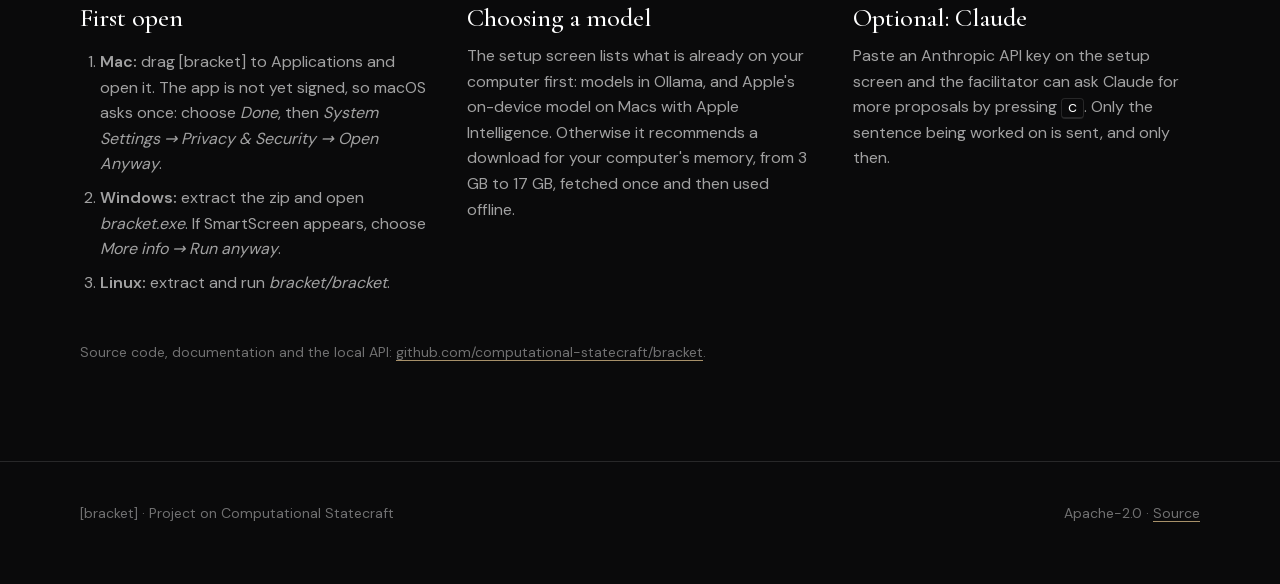
==== commit 9093e231: "Dark by default; light mode is a white page; smaller lede; tour step 1 spotlights the word Co-Author" ====
--- a/site/index.html
+++ b/site/index.html
@@ -5,7 +5,7 @@
 <meta name="viewport" content="width=device-width, initial-scale=1">
 <title>[bracket] · a drafting table for rooms that have to agree</title>
 <meta name="description" content="[bracket] supports real-time drafting of diplomatic texts through on-device AI models. Teams can ask for options of different length, strength, or tone, and compare them live to precedent.">
-<meta name="color-scheme" content="light dark">
+<meta name="color-scheme" content="dark light">
 <link rel="stylesheet" href="style.css">
 <link rel="icon" href="assets/icon.svg" type="image/svg+xml">
 <script>
--- a/site/style.css
+++ b/site/style.css
@@ -1,42 +1,32 @@
-/* bracket — project site. The same type, palette and restraint as the app: a near-black room screen (or paper, in
-   light mode), Cormorant Garamond for the words being negotiated, DM Sans small caps for everything around them. */
+/* bracket — project site. The same type, palette and restraint as the app: a near-black room screen (or a white page,
+   in light mode), Cormorant Garamond for the words being negotiated, DM Sans small caps for everything around them. */
 
 @font-face { font-family: 'Cormorant Garamond'; font-style: normal; font-weight: 400 600; font-display: swap; src: url('fonts/CormorantGaramond.woff2') format('woff2'); }
 @font-face { font-family: 'DM Sans'; font-style: normal; font-weight: 400 600; font-display: swap; src: url('fonts/DMSans.woff2') format('woff2'); }
 
 :root {
-  /* light: paper */
-  --bg: #f5f2eb; --bg-raised: #fbf9f4; --fg: #15151a; --dim: rgba(21,21,26,.66); --faint: rgba(21,21,26,.48);
-  --ghost: rgba(21,21,26,.28); --hair: rgba(21,21,26,.14); --wash: rgba(21,21,26,.06);
-  --brass: #876733; --brass-strong: #6d5226; --crimson: #a5283c;
-  --brk: #8a6420; --brk-rest: rgba(138,100,32,.62); --brk-mark: rgba(138,100,32,.5);
-  --screen: #fdfcf8; --screen-fg: #15151a; --screen-rest: rgba(21,21,26,.34);
-  --spot-dim: rgba(245,242,235,.62);
-  --serif: 'Cormorant Garamond', Georgia, 'Times New Roman', serif;
-  --sans: 'DM Sans', system-ui, -apple-system, 'Segoe UI', sans-serif;
-  --ease: cubic-bezier(.2,0,0,1);
-  --gx: clamp(16px, 5vw, 72px);
-  color-scheme: light;
-}
-@media (prefers-color-scheme: dark) {
-  :root:not([data-theme="light"]) {
-    --bg: #0a0a0b; --bg-raised: #111113; --fg: #ffffff; --dim: rgba(255,255,255,.62); --faint: rgba(255,255,255,.42);
-    --ghost: rgba(255,255,255,.22); --hair: rgba(255,255,255,.12); --wash: rgba(255,255,255,.07);
-    --brass: #a8916a; --brass-strong: #c4ab80; --crimson: #d4495d;
-    --brk: #d9c49b; --brk-rest: rgba(217,196,155,.55); --brk-mark: rgba(217,196,155,.45);
-    --screen: #0a0a0b; --screen-fg: #ffffff; --screen-rest: rgba(255,255,255,.32);
-    --spot-dim: rgba(0,0,0,.6);
-    color-scheme: dark;
-  }
-}
-:root[data-theme="dark"] {
+  /* dark by default: the room screen */
   --bg: #0a0a0b; --bg-raised: #111113; --fg: #ffffff; --dim: rgba(255,255,255,.62); --faint: rgba(255,255,255,.42);
   --ghost: rgba(255,255,255,.22); --hair: rgba(255,255,255,.12); --wash: rgba(255,255,255,.07);
   --brass: #a8916a; --brass-strong: #c4ab80; --crimson: #d4495d;
   --brk: #d9c49b; --brk-rest: rgba(217,196,155,.55); --brk-mark: rgba(217,196,155,.45);
   --screen: #0a0a0b; --screen-fg: #ffffff; --screen-rest: rgba(255,255,255,.32);
   --spot-dim: rgba(0,0,0,.6);
+  --serif: 'Cormorant Garamond', Georgia, 'Times New Roman', serif;
+  --sans: 'DM Sans', system-ui, -apple-system, 'Segoe UI', sans-serif;
+  --ease: cubic-bezier(.2,0,0,1);
+  --gx: clamp(16px, 5vw, 72px);
   color-scheme: dark;
+}
+/* light: plain white page */
+:root[data-theme="light"] {
+  --bg: #ffffff; --bg-raised: #ffffff; --fg: #14141a; --dim: rgba(20,20,26,.68); --faint: rgba(20,20,26,.5);
+  --ghost: rgba(20,20,26,.28); --hair: rgba(20,20,26,.13); --wash: rgba(20,20,26,.045);
+  --brass: #876733; --brass-strong: #6d5226; --crimson: #a5283c;
+  --brk: #8a6420; --brk-rest: rgba(138,100,32,.62); --brk-mark: rgba(138,100,32,.5);
+  --screen: #ffffff; --screen-fg: #14141a; --screen-rest: rgba(20,20,26,.34);
+  --spot-dim: rgba(255,255,255,.72);
+  color-scheme: light;
 }
 
 * { box-sizing: border-box; }
@@ -76,7 +66,7 @@
 .specimen .note { margin-top: 14px; font: 500 9.5px/1.6 var(--sans); letter-spacing: .14em; text-transform: uppercase; color: var(--crimson); }
 .hero h1 { font-family: var(--serif); font-weight: 500; font-size: clamp(42px, 7vw, 92px); line-height: 1.02; letter-spacing: -.005em; margin: 0 0 28px; max-width: 14ch; }
 .hero h1 .b { color: var(--brk); font-weight: 400; }
-.hero .lede { font-size: clamp(18px, 2.1vw, 22px); color: var(--dim); max-width: 36em; margin: 0 0 36px; }
+.hero .lede { font-size: clamp(16px, 1.5vw, 18px); color: var(--dim); max-width: 36em; margin: 0 0 36px; }
 .hero .lede strong { color: var(--fg); font-weight: 500; }
 .actions { display: flex; gap: 14px; flex-wrap: wrap; align-items: center; }
 .btn { display: inline-flex; align-items: center; gap: 10px; padding: 14px 24px; border: 1px solid var(--fg); background: var(--fg); color: var(--bg); text-decoration: none; border-radius: 2px; cursor: pointer; font: 500 11px/1 var(--sans); letter-spacing: .2em; text-transform: uppercase; }
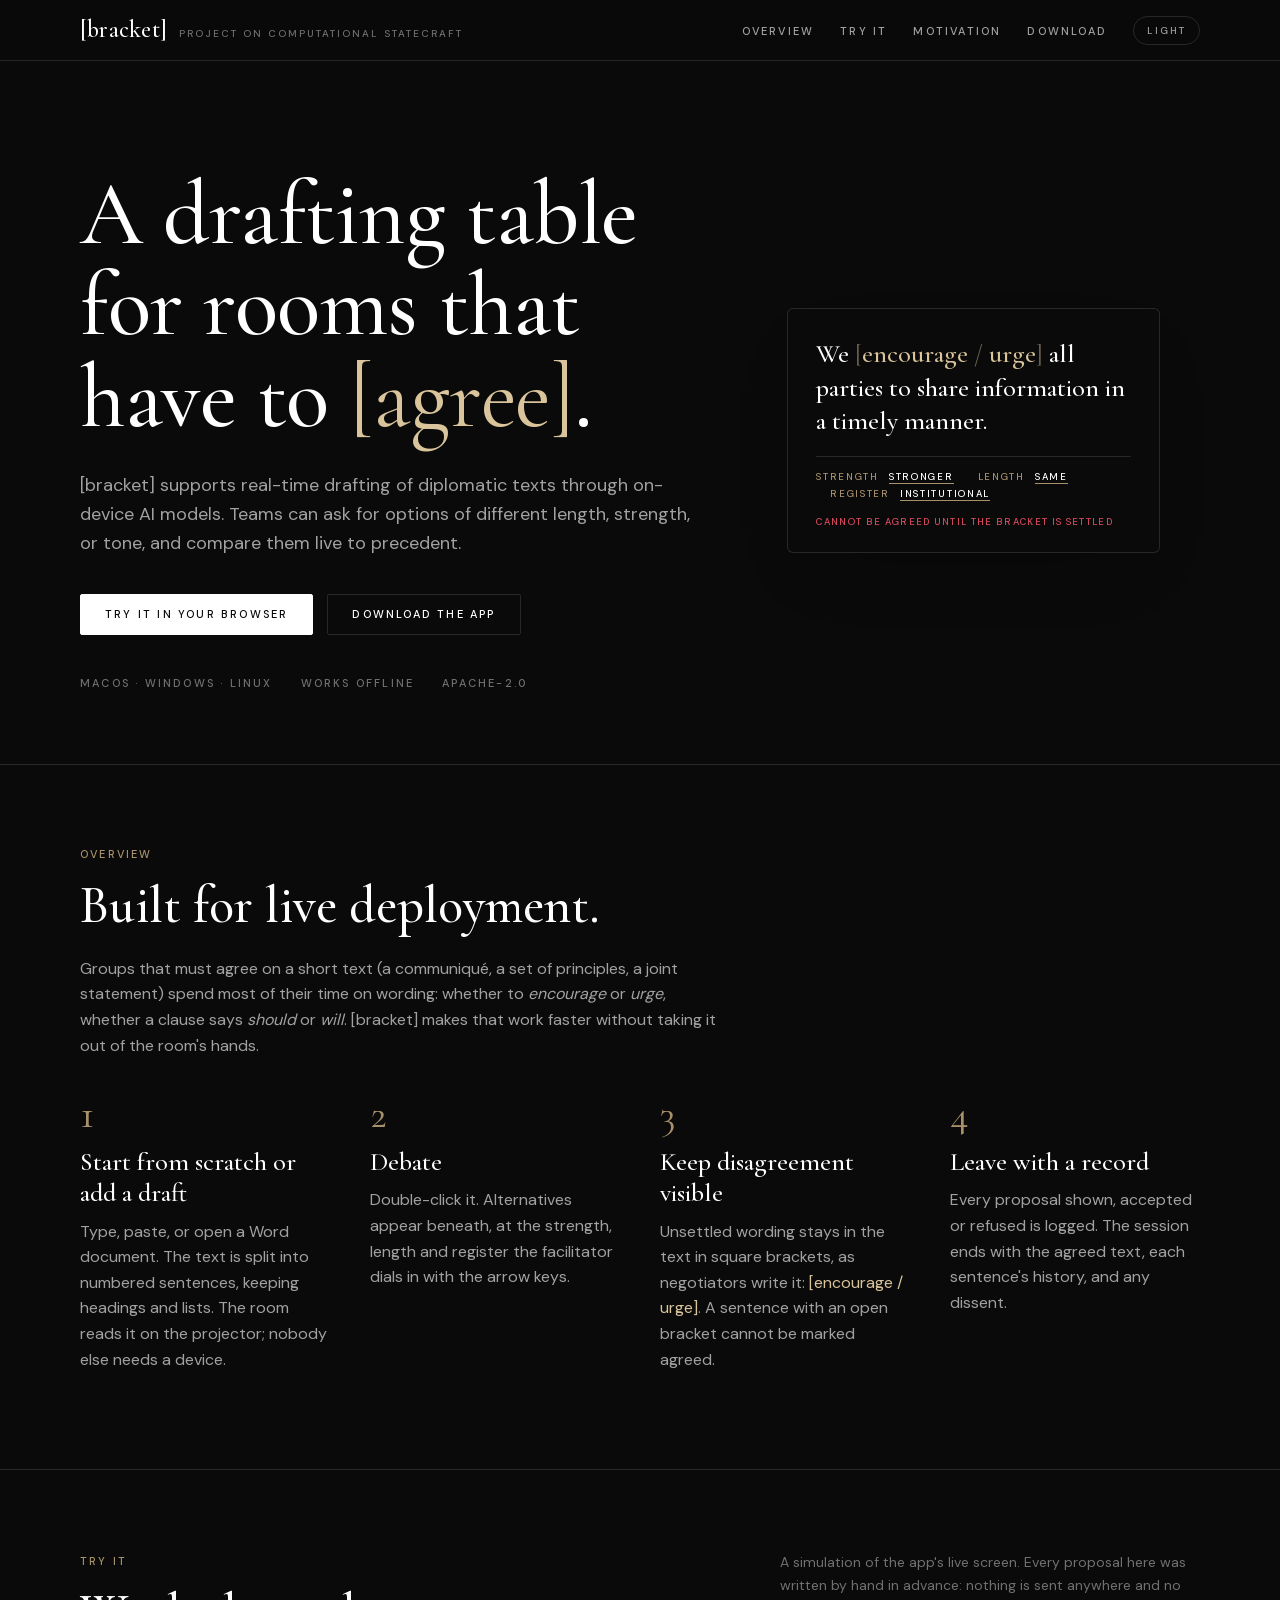
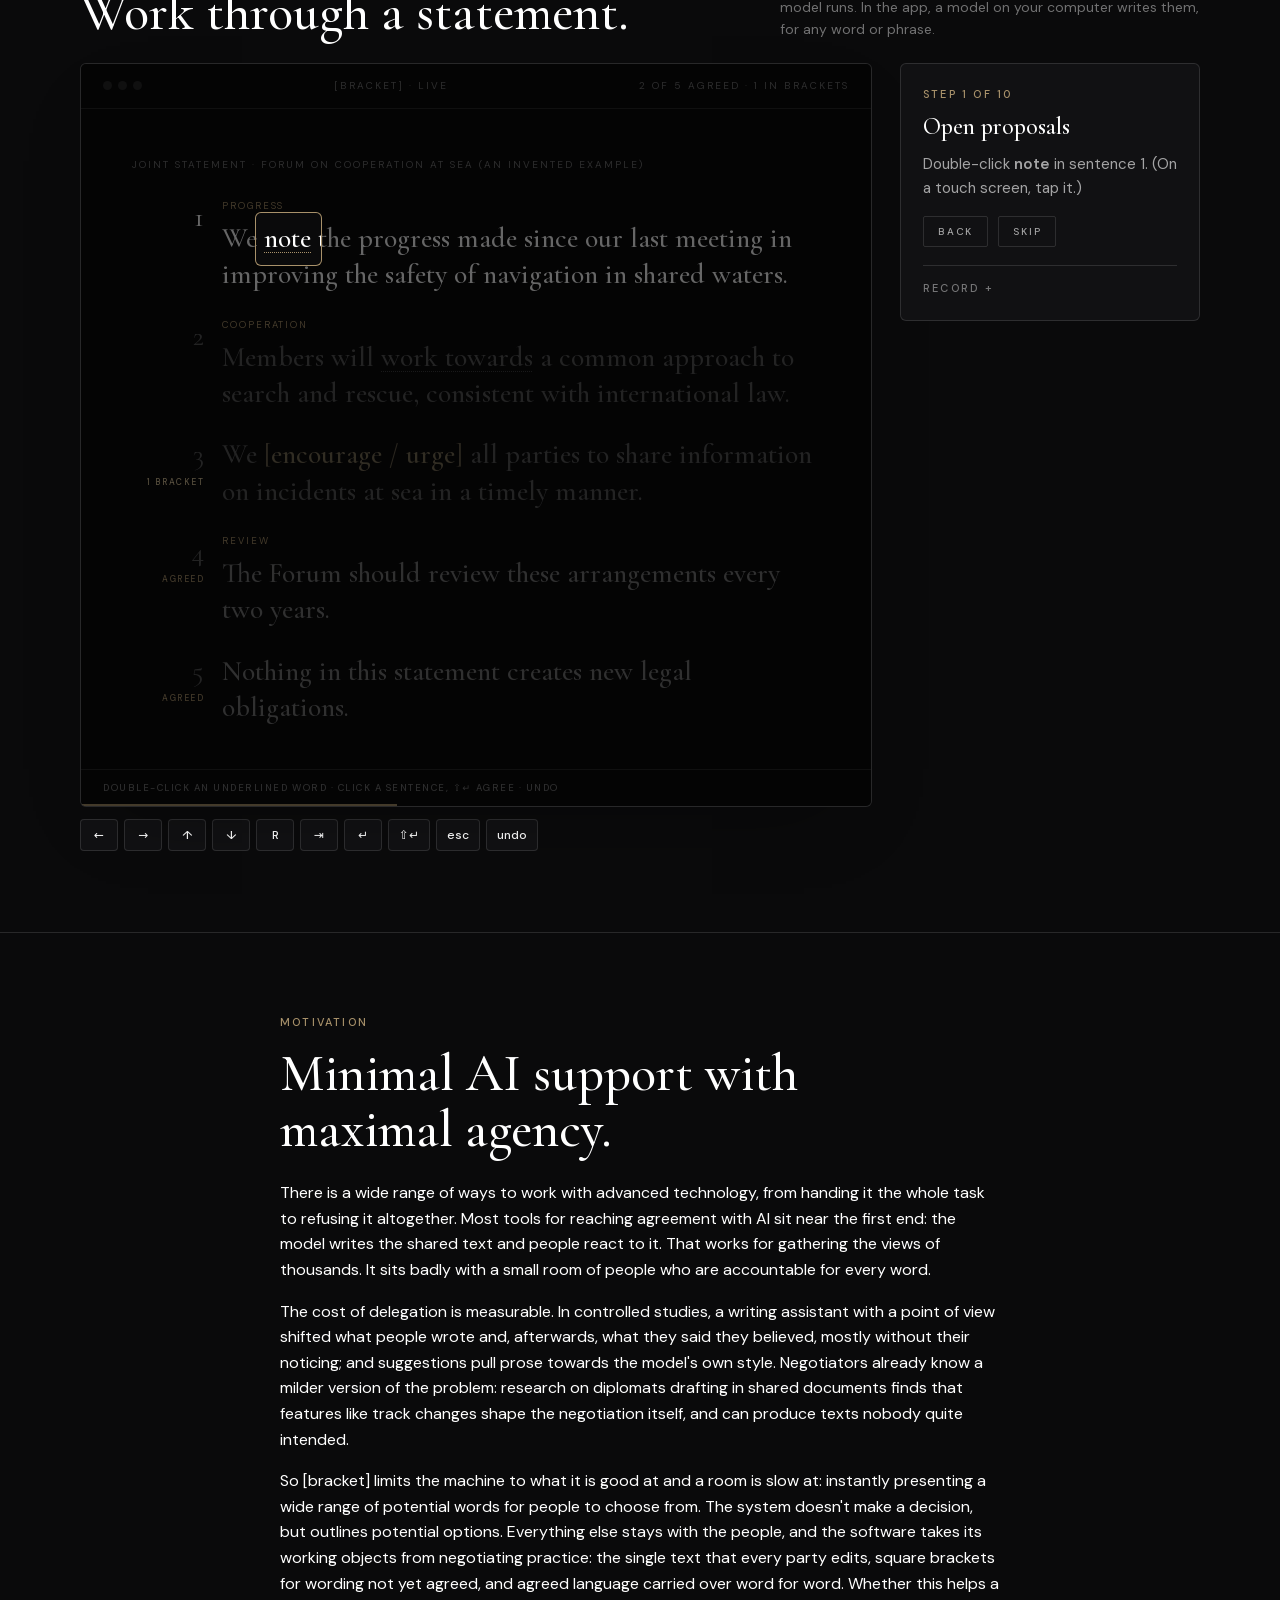
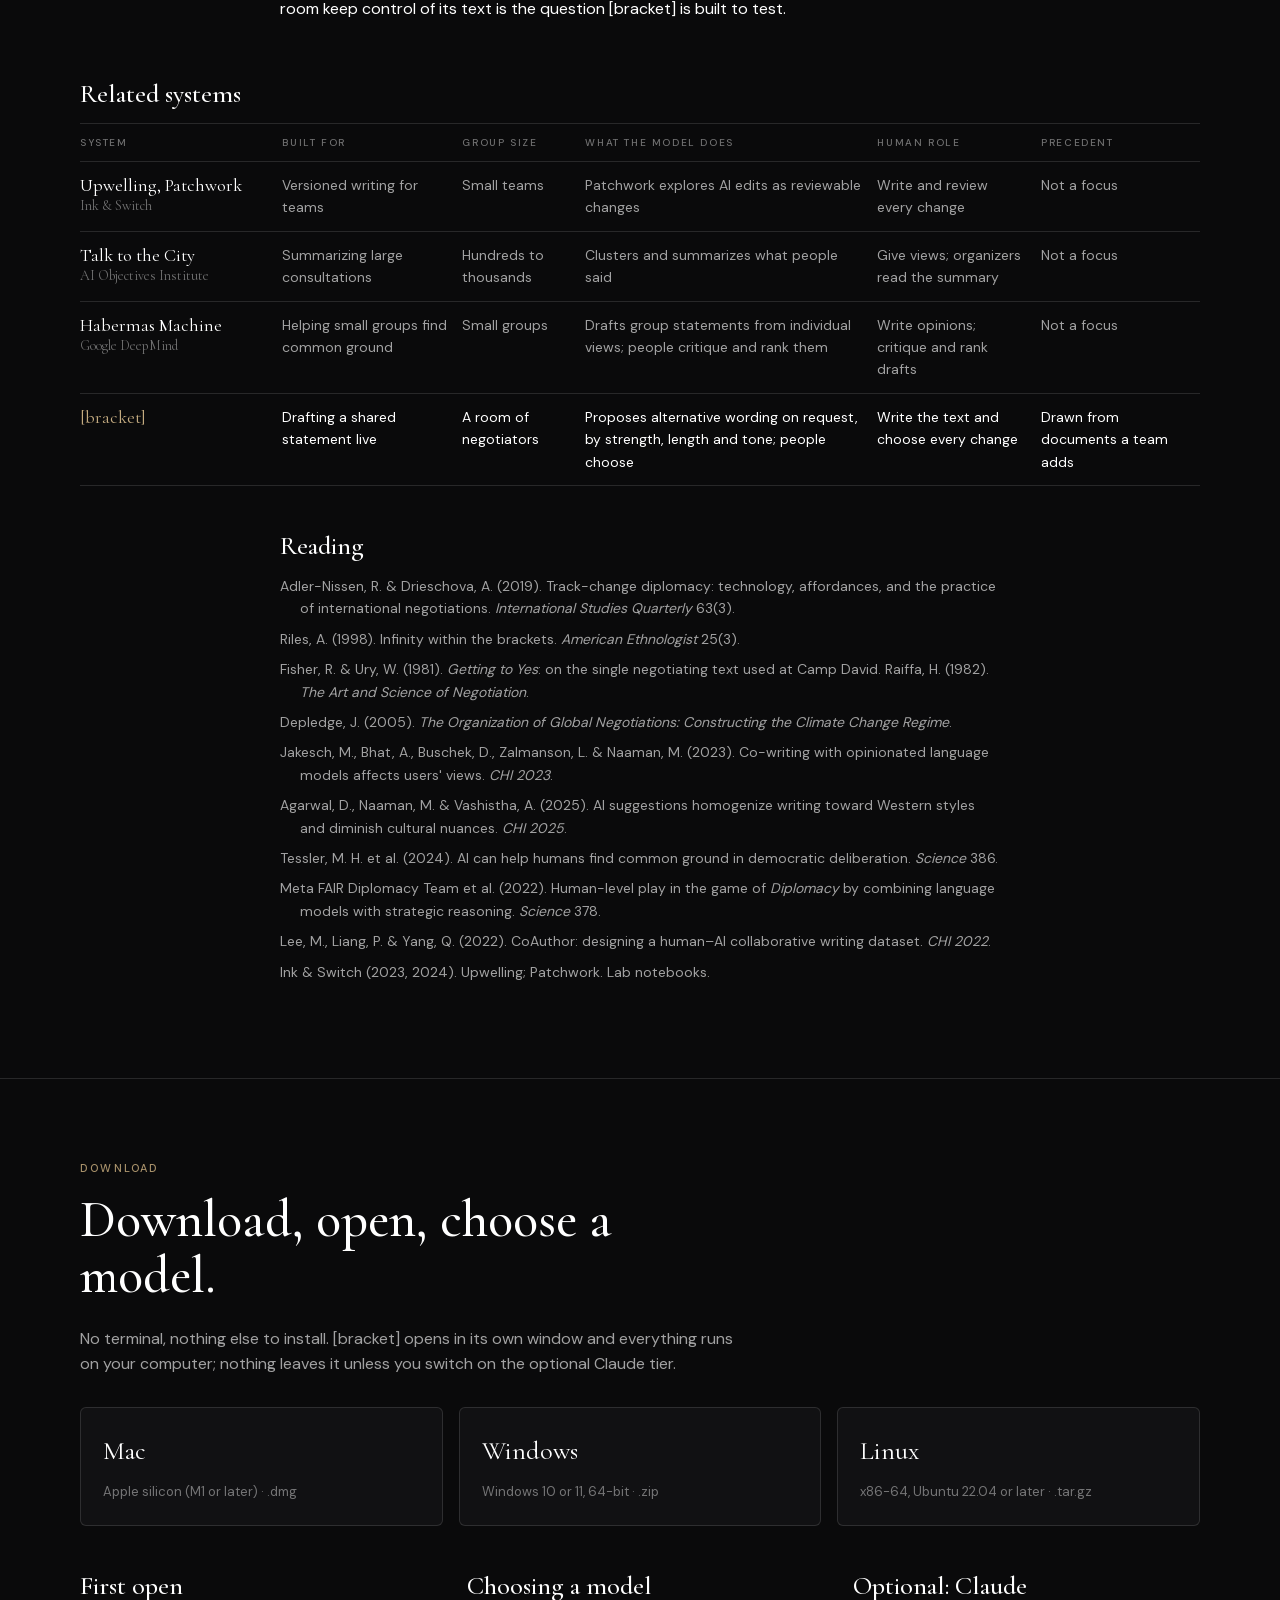
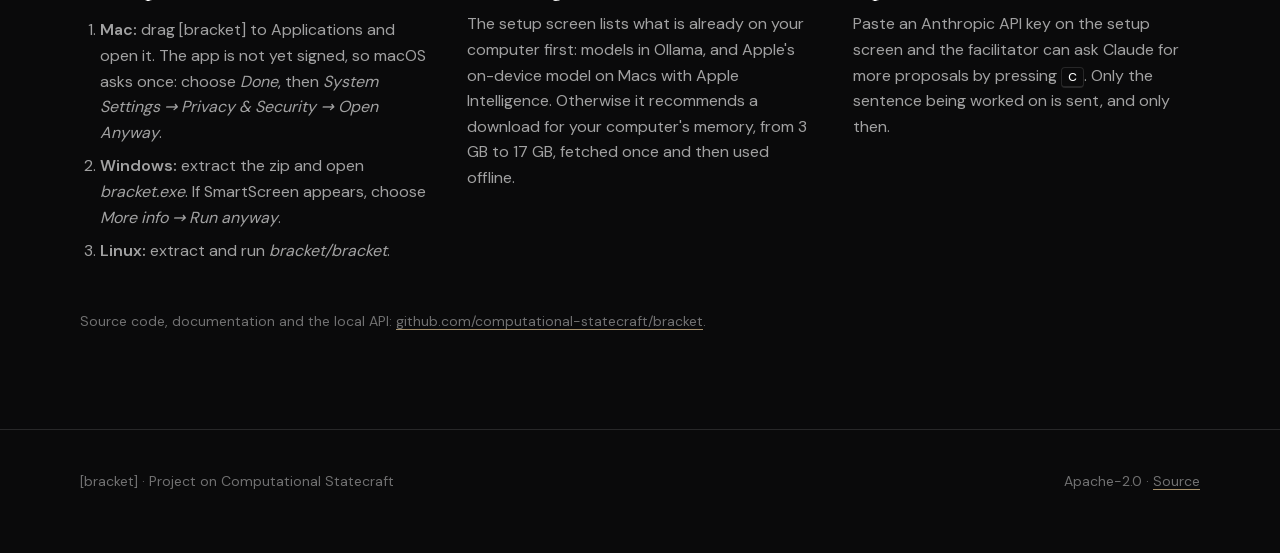
==== commit 84f08740: "Website: drop the hero eyebrow Co-Authored-By: Claude Opus 5.5 <noreply@anthropic.com> Claude-Sessio" ====
--- a/site/index.html
+++ b/site/index.html
@@ -35,7 +35,6 @@
 <div class="hero" id="top">
   <div class="wrap">
     <div>
-    <p class="eyebrow caps">On-device and open source</p>
     <h1>A drafting table for rooms that have to <span class="b">[agree]</span>.</h1>
     <p class="lede">[bracket] supports real-time drafting of diplomatic texts through on-device AI models.
       Teams can ask for options of different length, strength, or tone, and compare them live to precedent.</p>
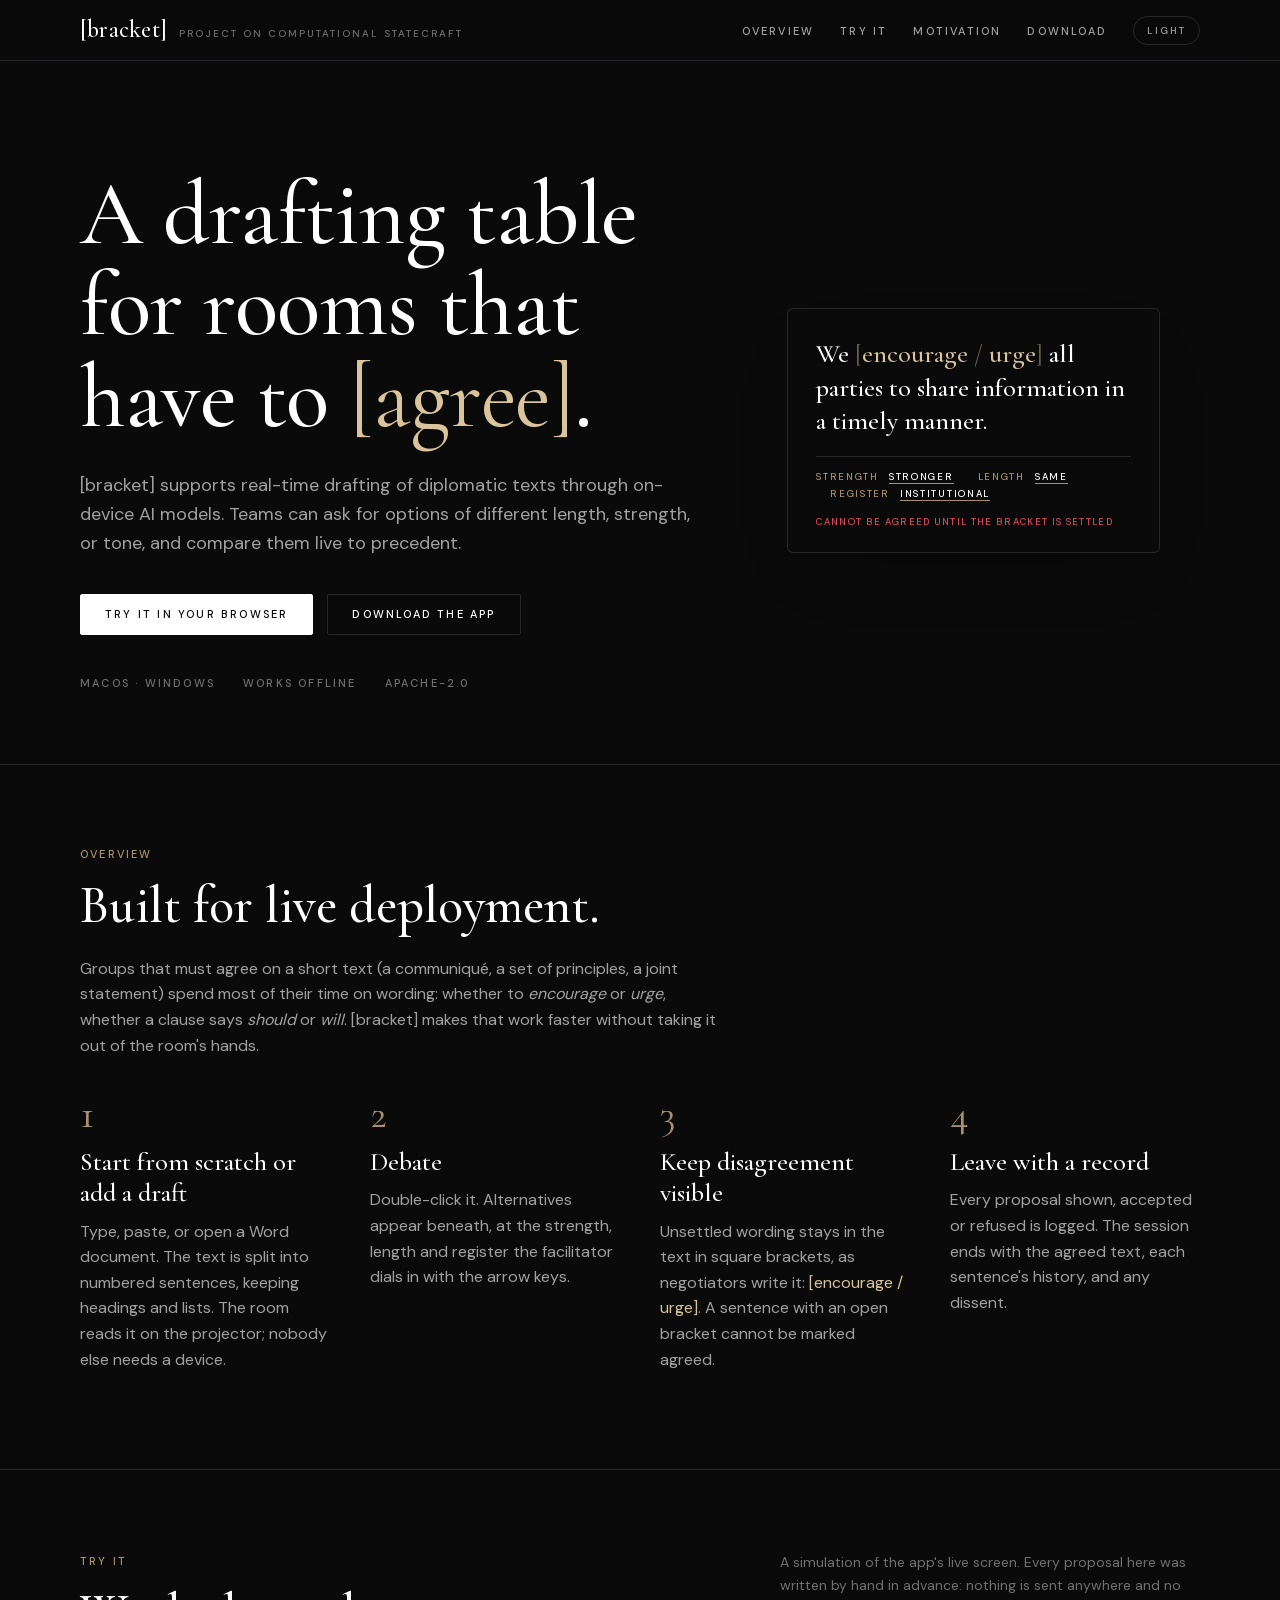
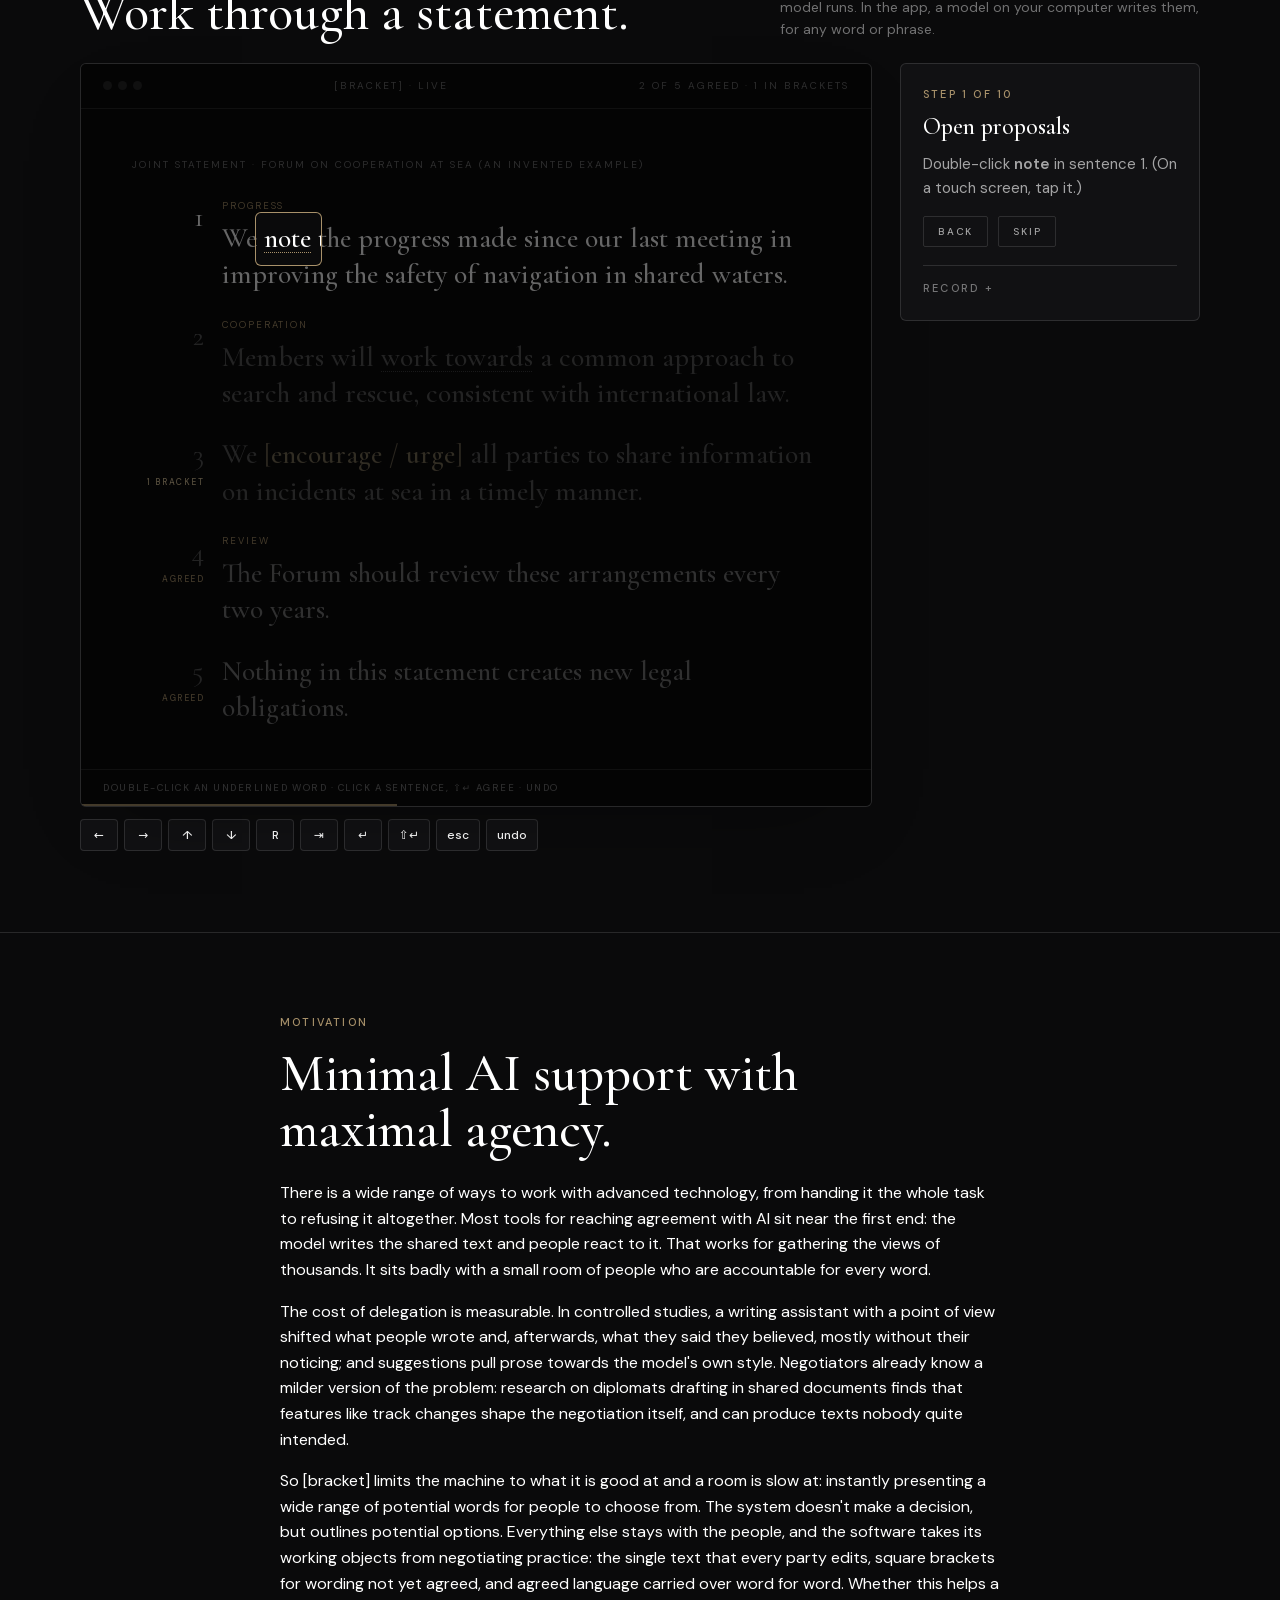
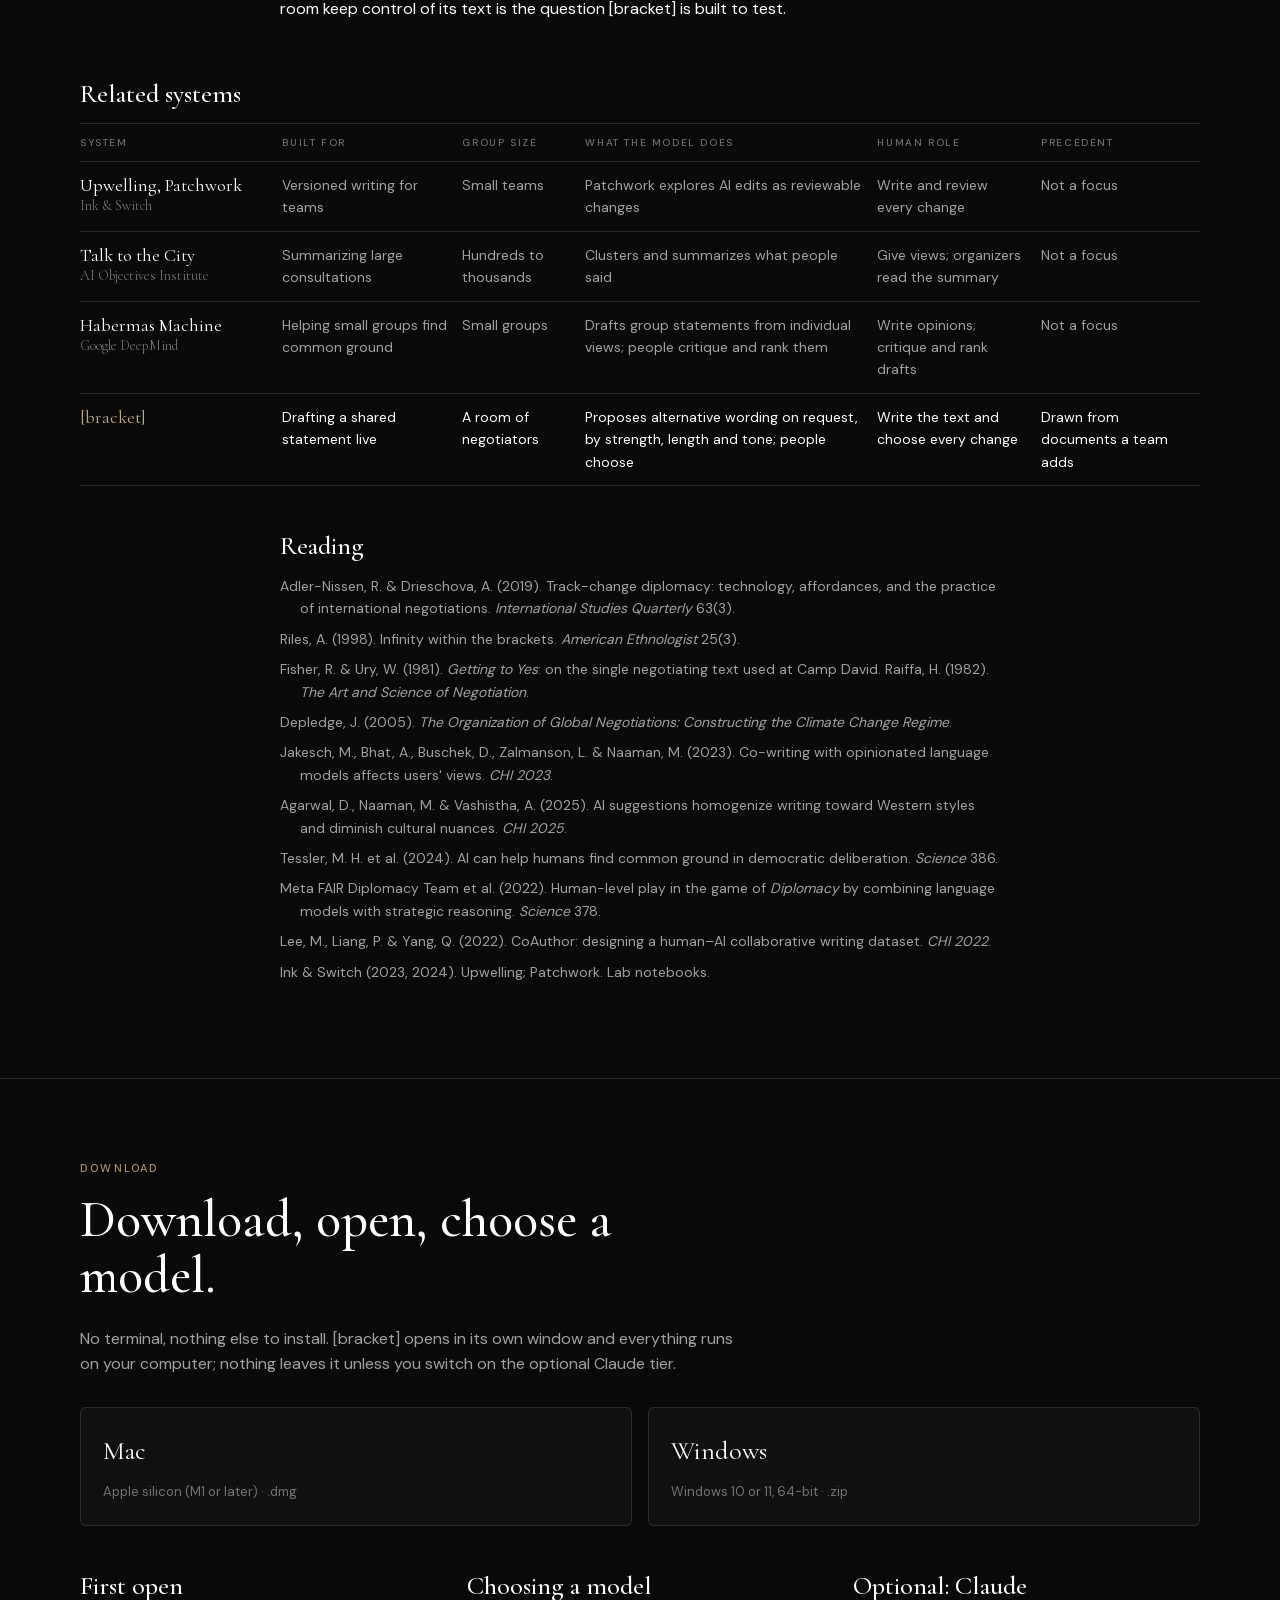
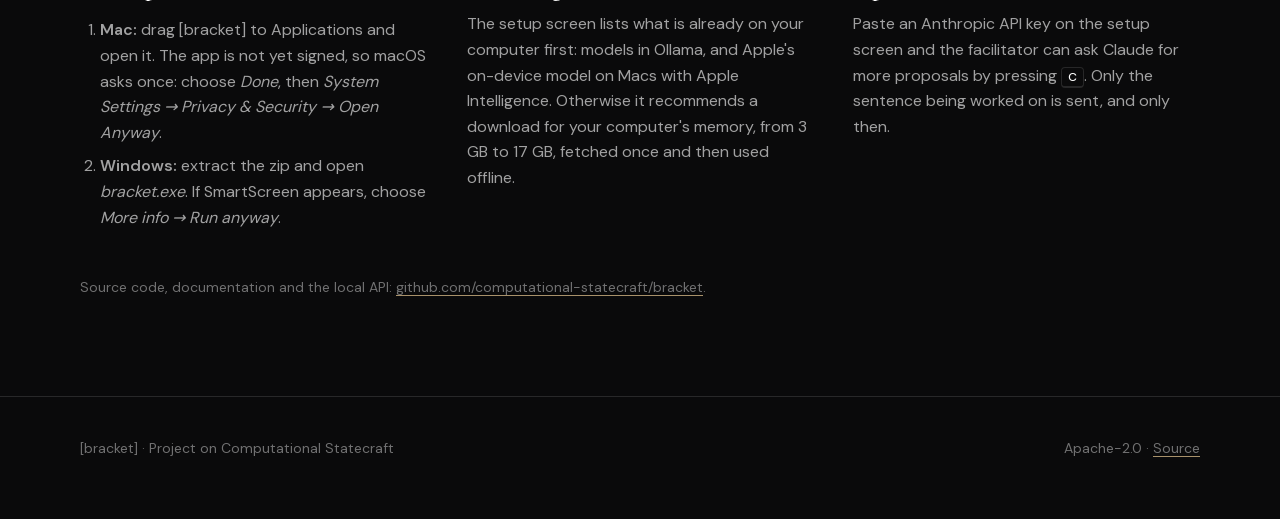
==== commit 41e8a064: "Build and publish the Mac and Windows apps only; Linux runs from source Linux keeps its unit tests; " ====
--- a/site/index.html
+++ b/site/index.html
@@ -42,7 +42,7 @@
       <a class="btn" href="#try">Try it in your browser</a>
       <a class="btn ghost" href="#download">Download the app</a>
     </div>
-    <div class="facts caps"><span>macOS · Windows · Linux</span><span>Works offline</span><span>Apache-2.0</span></div>
+    <div class="facts caps"><span>macOS · Windows</span><span>Works offline</span><span>Apache-2.0</span></div>
     </div>
     <figure class="specimen" aria-label="An example of a sentence in [bracket]">
       <p class="s">We <span class="bk">[</span><span class="alt">encourage</span><span class="bk"> / </span><span class="alt">urge</span><span class="bk">]</span> all parties to share information in a timely manner.</p>
@@ -175,7 +175,6 @@
     <div class="dl">
       <a class="card" href="https://github.com/computational-statecraft/bracket/releases/latest"><span class="os">Mac</span><span class="meta">Apple silicon (M1 or later) · .dmg</span></a>
       <a class="card" href="https://github.com/computational-statecraft/bracket/releases/latest"><span class="os">Windows</span><span class="meta">Windows 10 or 11, 64-bit · .zip</span></a>
-      <a class="card" href="https://github.com/computational-statecraft/bracket/releases/latest"><span class="os">Linux</span><span class="meta">x86-64, Ubuntu 22.04 or later · .tar.gz</span></a>
     </div>
     <div class="cols" style="margin-top:44px">
       <div>
@@ -183,7 +182,6 @@
         <ol class="plain">
           <li><strong>Mac:</strong> drag [bracket] to Applications and open it. The app is not yet signed, so macOS asks once: choose <em>Done</em>, then <em>System Settings → Privacy &amp; Security → Open Anyway</em>.</li>
           <li><strong>Windows:</strong> extract the zip and open <em>bracket.exe</em>. If SmartScreen appears, choose <em>More info → Run anyway</em>.</li>
-          <li><strong>Linux:</strong> extract and run <em>bracket/bracket</em>.</li>
         </ol>
       </div>
       <div>
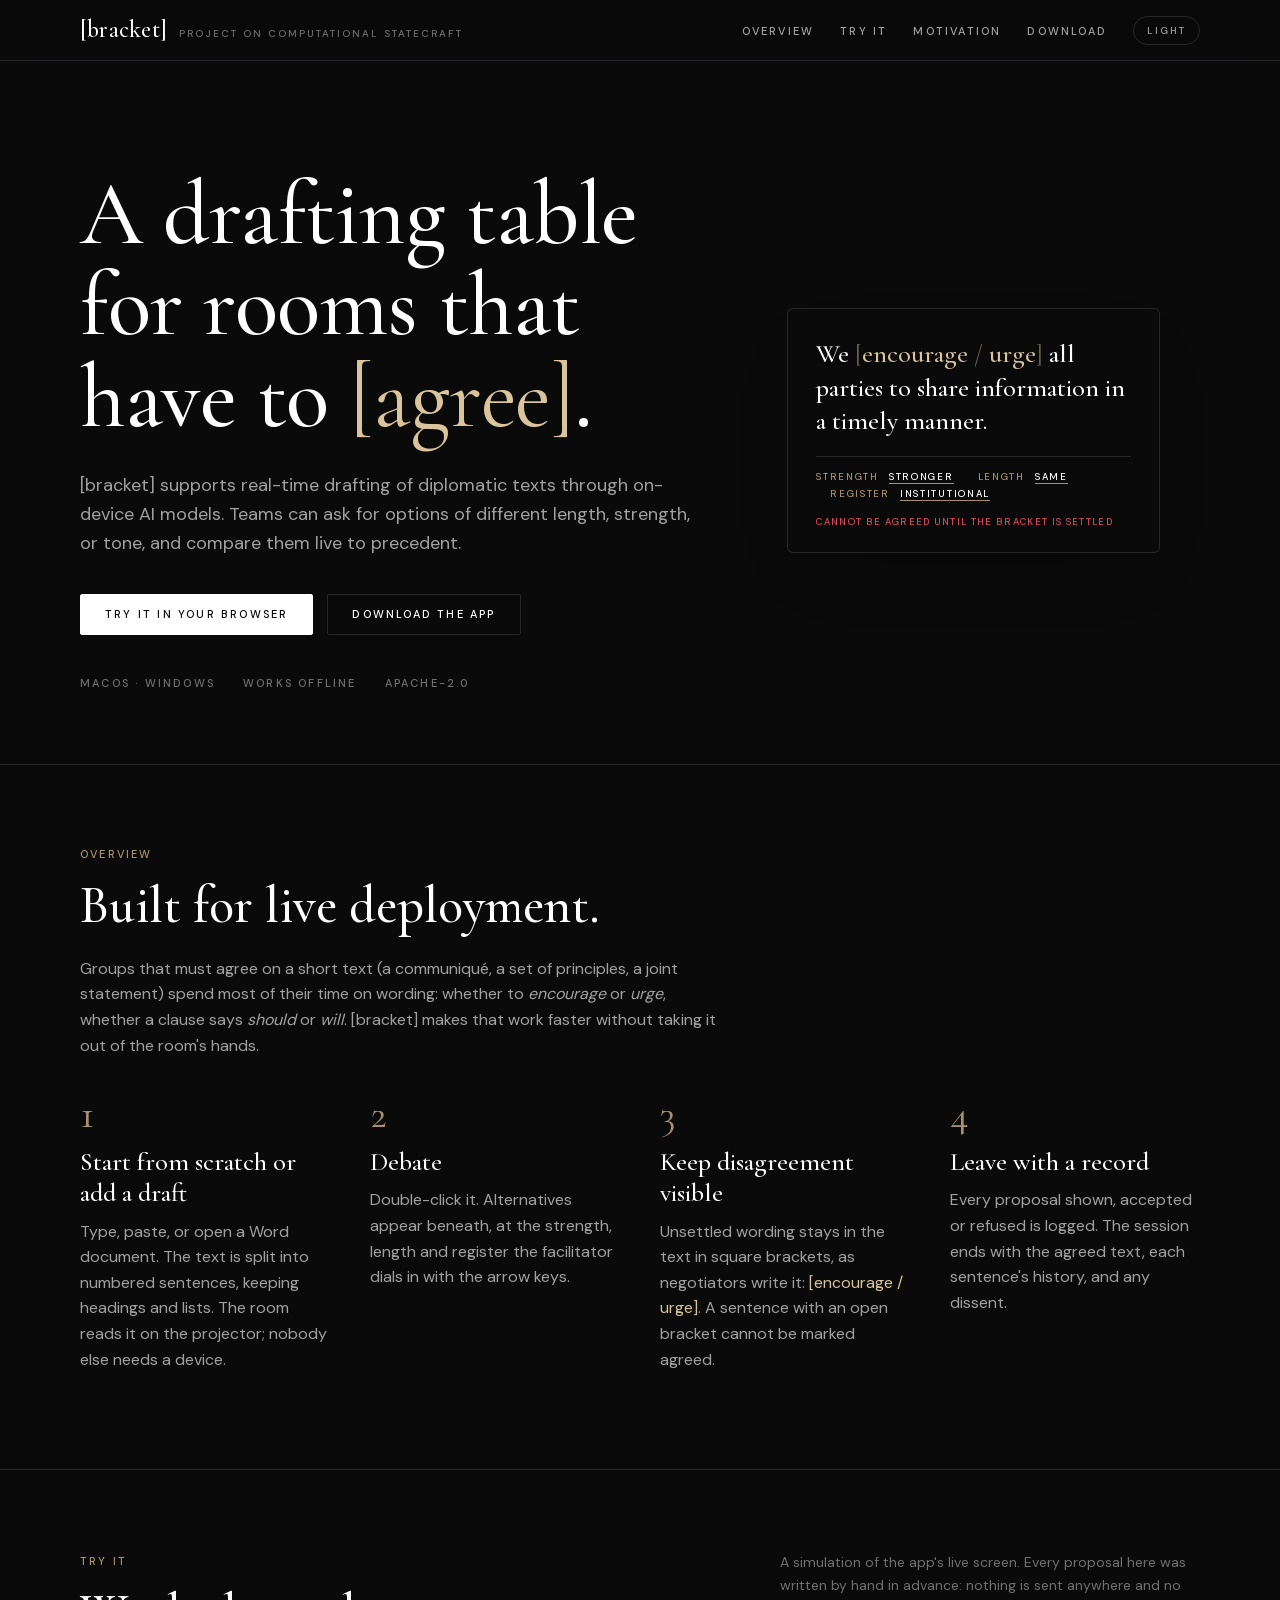
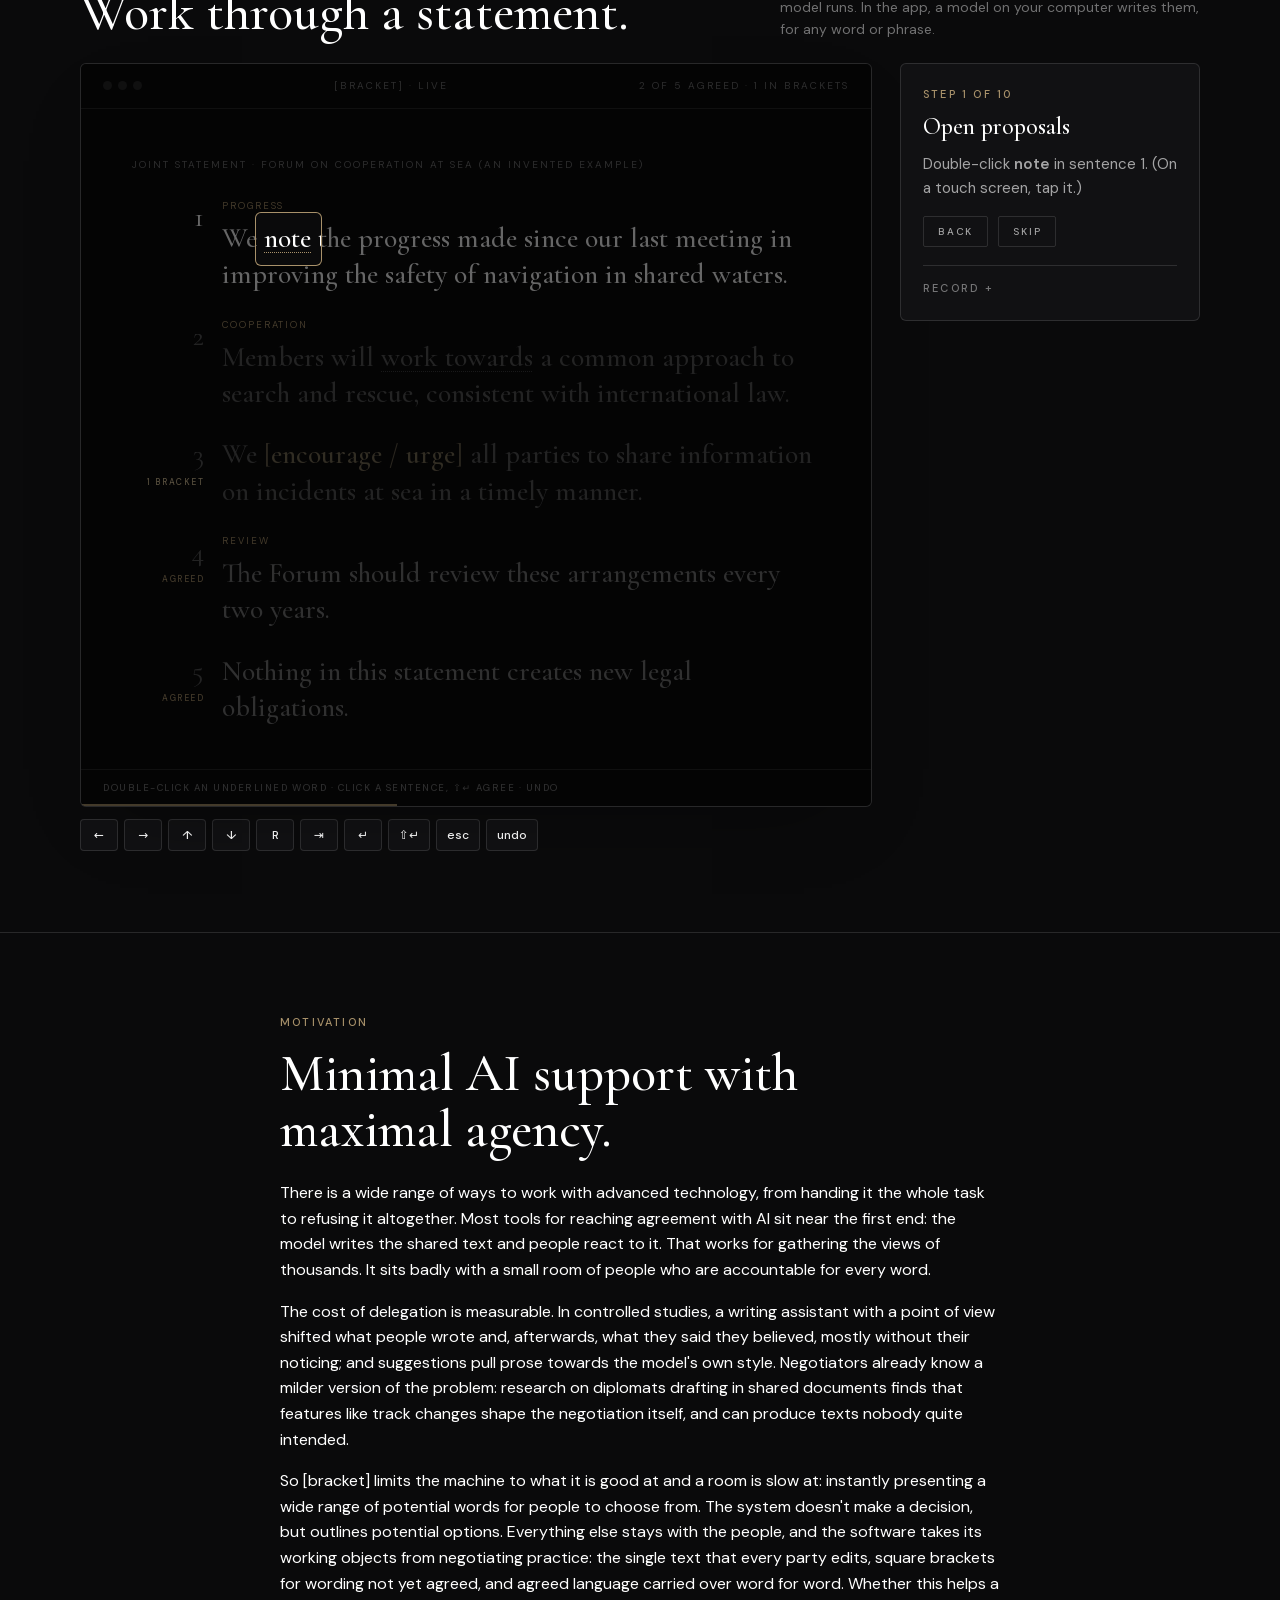
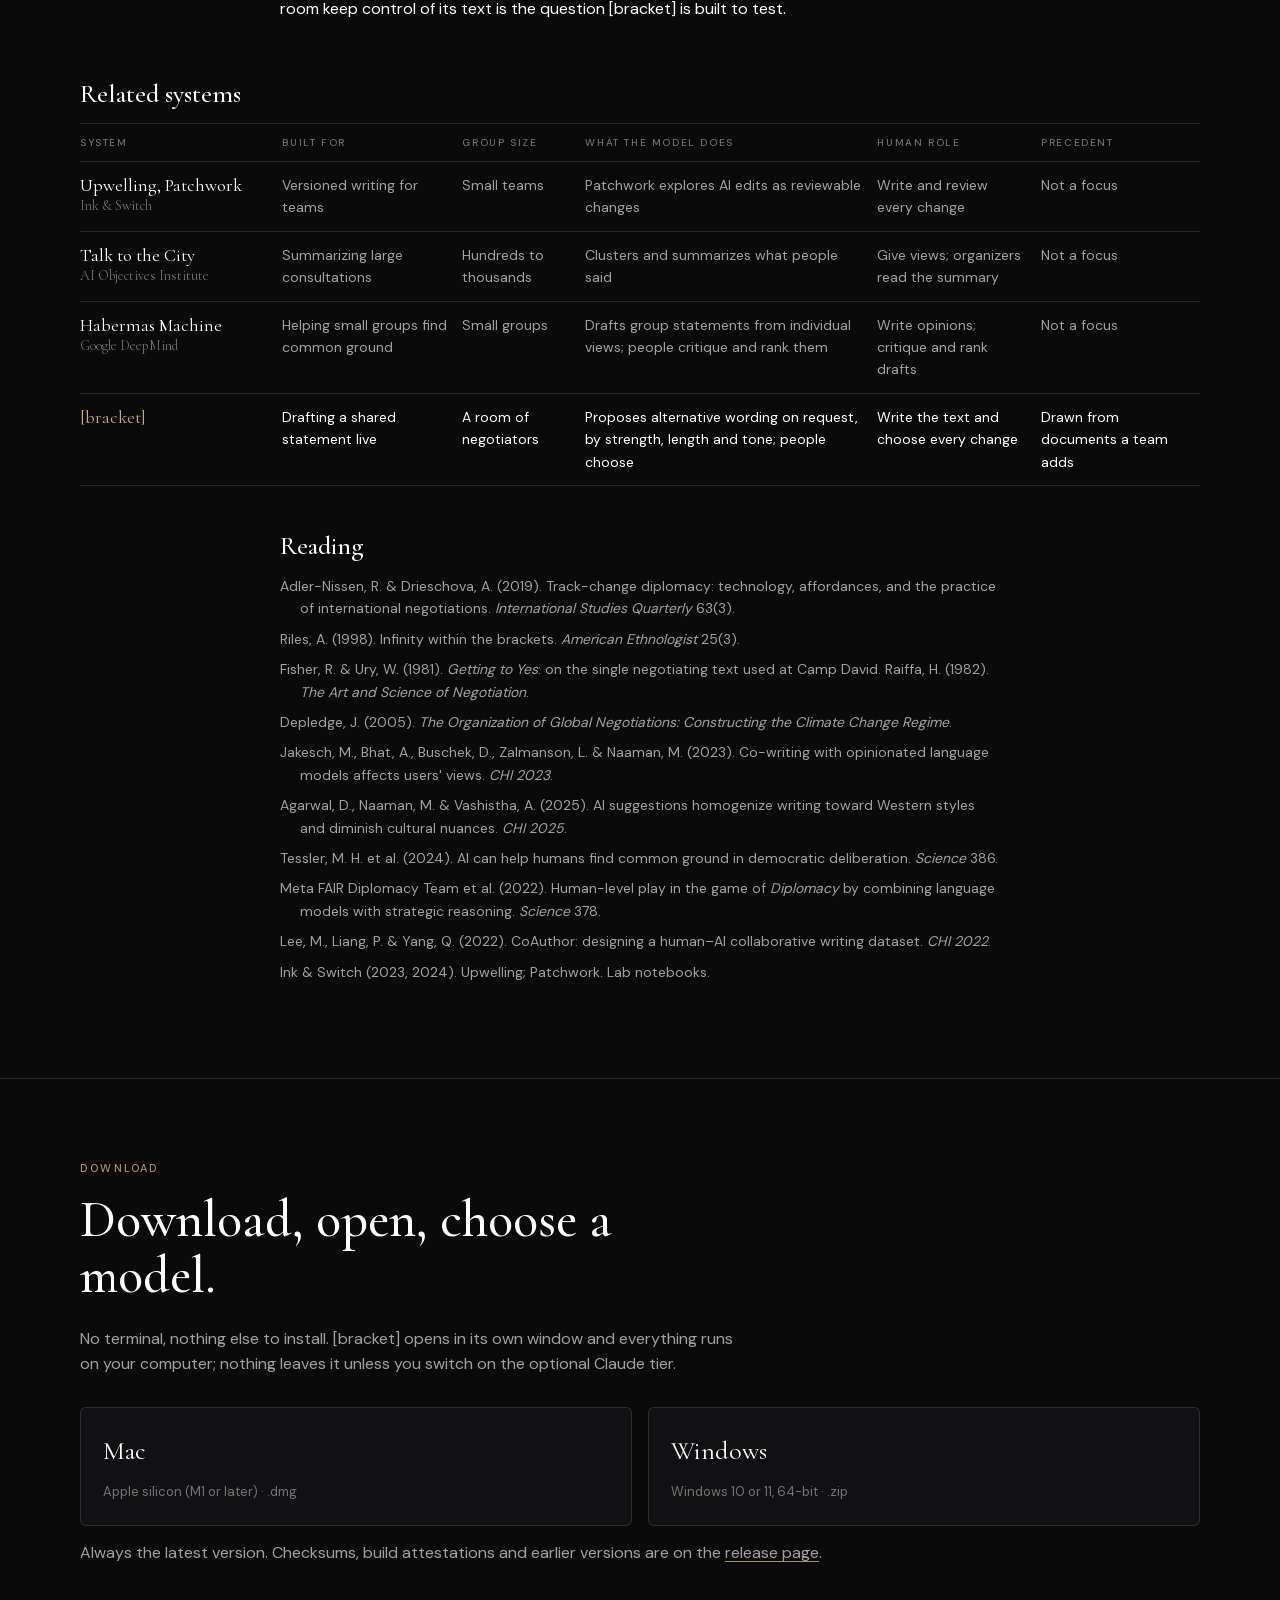
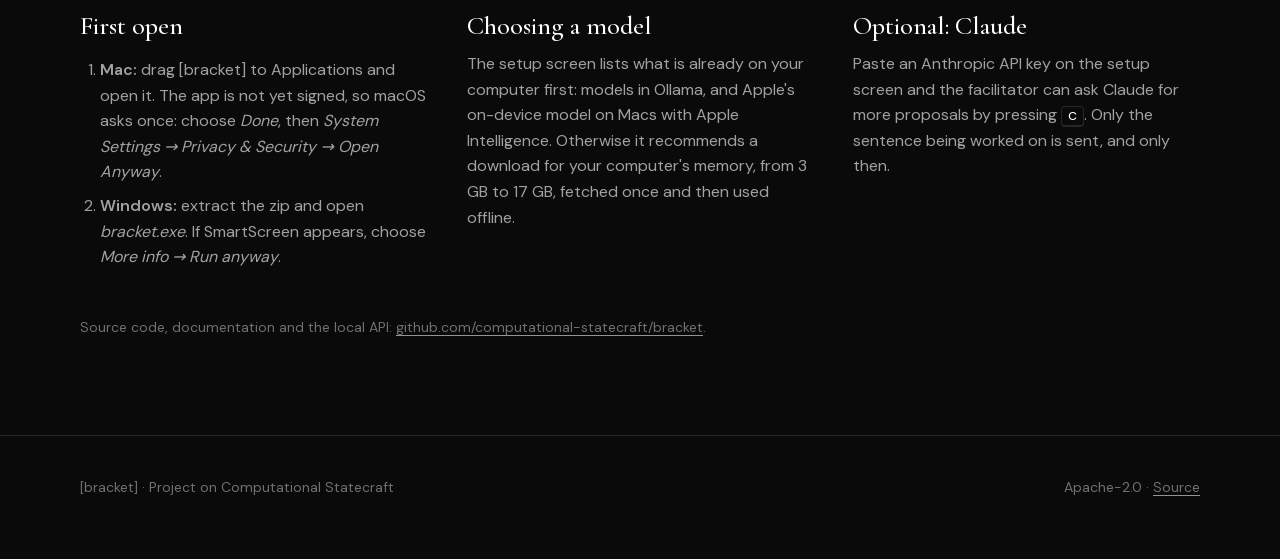
==== commit 0840962c: "Verifiable releases; downloads always the latest build; protection rulesets - Release job: SHA256SUM" ====
--- a/site/index.html
+++ b/site/index.html
@@ -173,9 +173,11 @@
     <p class="muted" style="max-width:42em">No terminal, nothing else to install. [bracket] opens in its own window and
       everything runs on your computer; nothing leaves it unless you switch on the optional Claude tier.</p>
     <div class="dl">
-      <a class="card" href="https://github.com/computational-statecraft/bracket/releases/latest"><span class="os">Mac</span><span class="meta">Apple silicon (M1 or later) · .dmg</span></a>
-      <a class="card" href="https://github.com/computational-statecraft/bracket/releases/latest"><span class="os">Windows</span><span class="meta">Windows 10 or 11, 64-bit · .zip</span></a>
-    </div>
+      <a class="card" href="https://github.com/computational-statecraft/bracket/releases/latest/download/bracket-macOS-arm64.dmg"><span class="os">Mac</span><span class="meta">Apple silicon (M1 or later) · .dmg</span></a>
+      <a class="card" href="https://github.com/computational-statecraft/bracket/releases/latest/download/bracket-Windows-x64.zip"><span class="os">Windows</span><span class="meta">Windows 10 or 11, 64-bit · .zip</span></a>
+    </div>
+    <p class="muted" style="margin-top:14px">Always the latest version. Checksums, build attestations and earlier versions are on the
+      <a href="https://github.com/computational-statecraft/bracket/releases/latest">release page</a>.</p>
     <div class="cols" style="margin-top:44px">
       <div>
         <h3>First open</h3>
